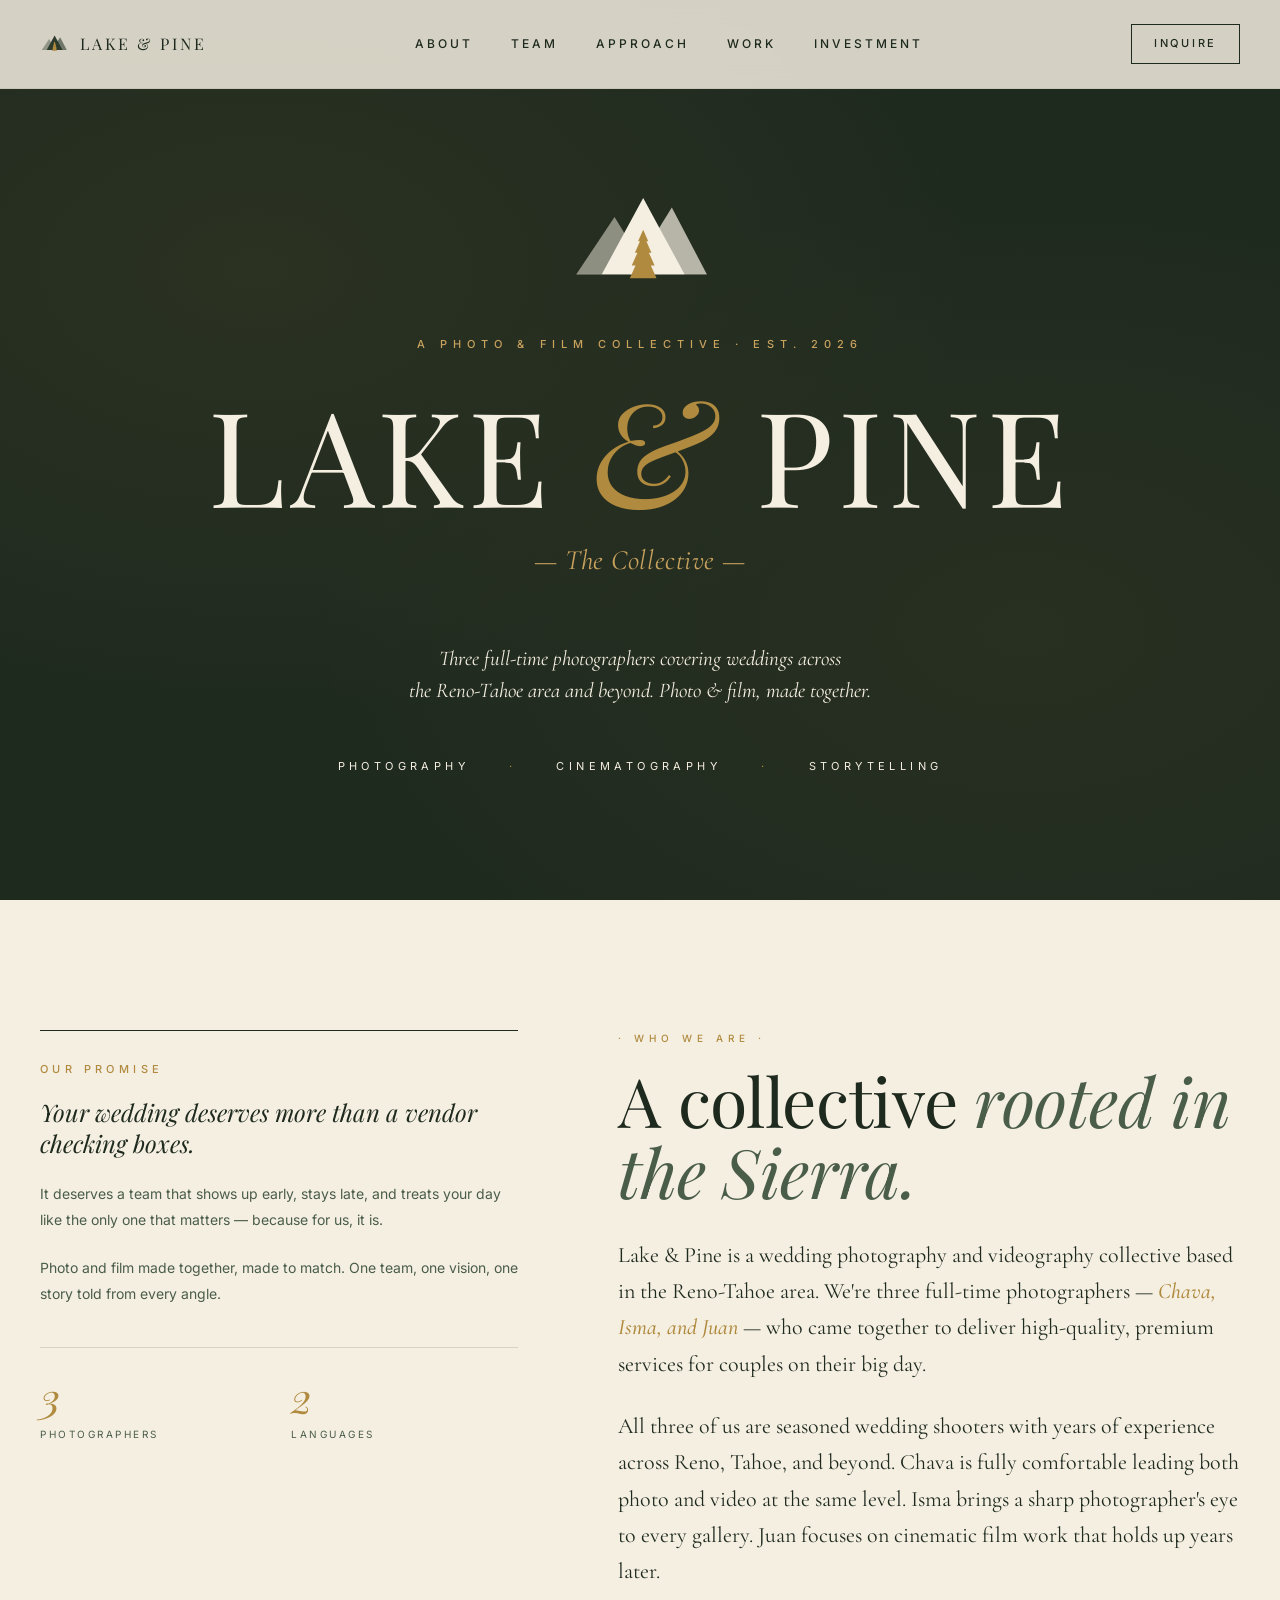
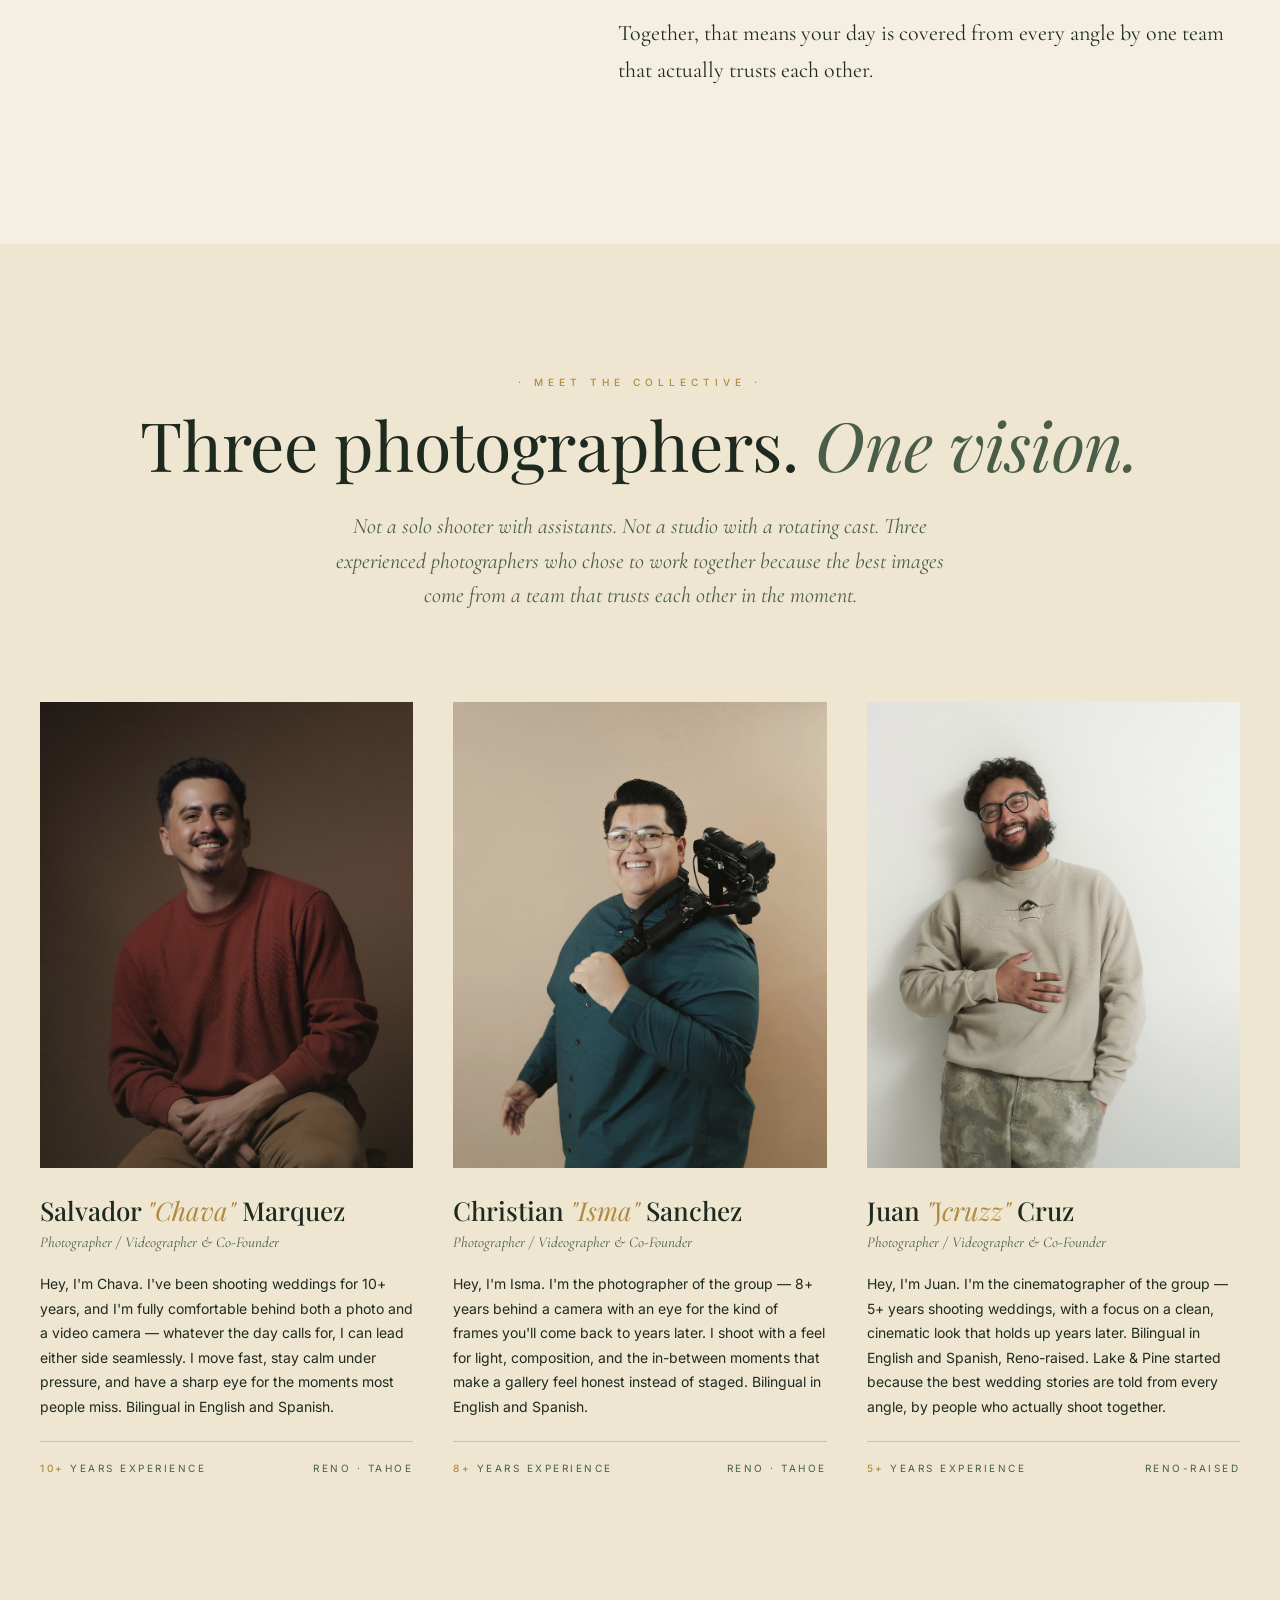
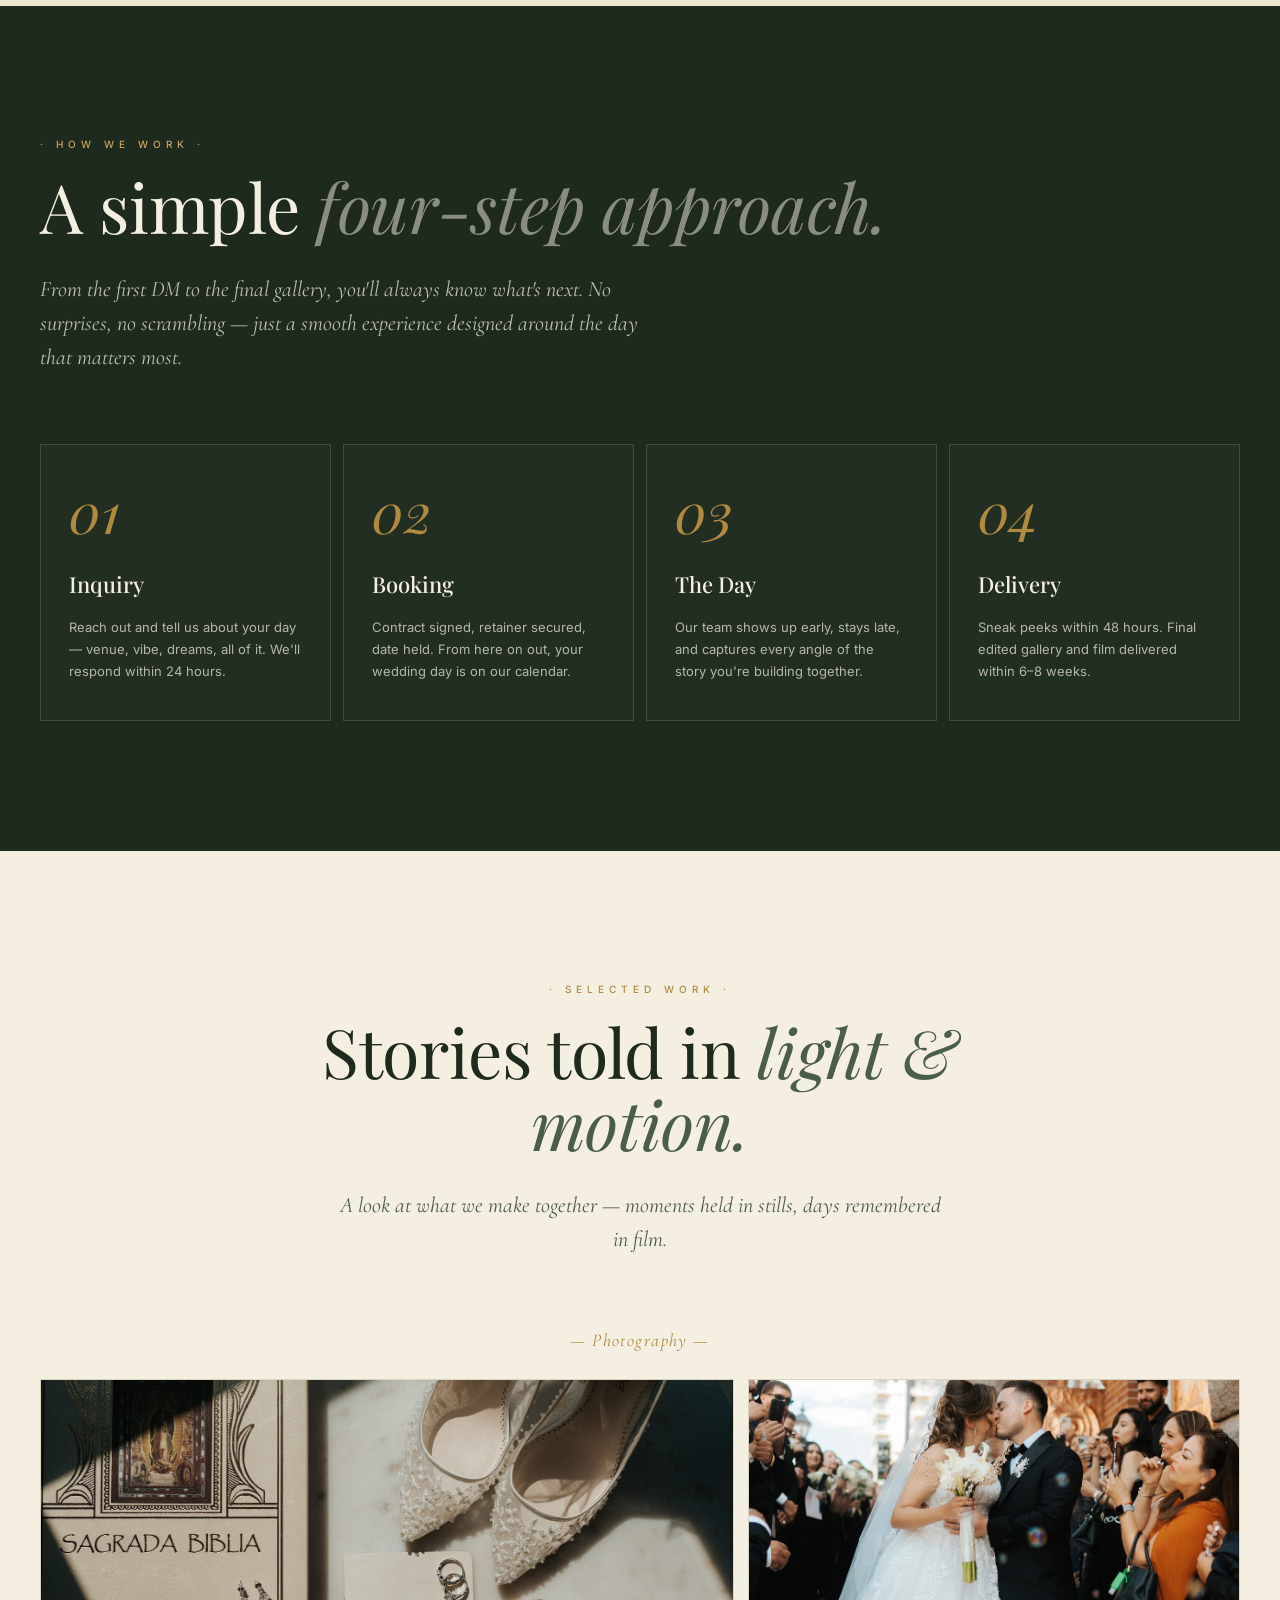
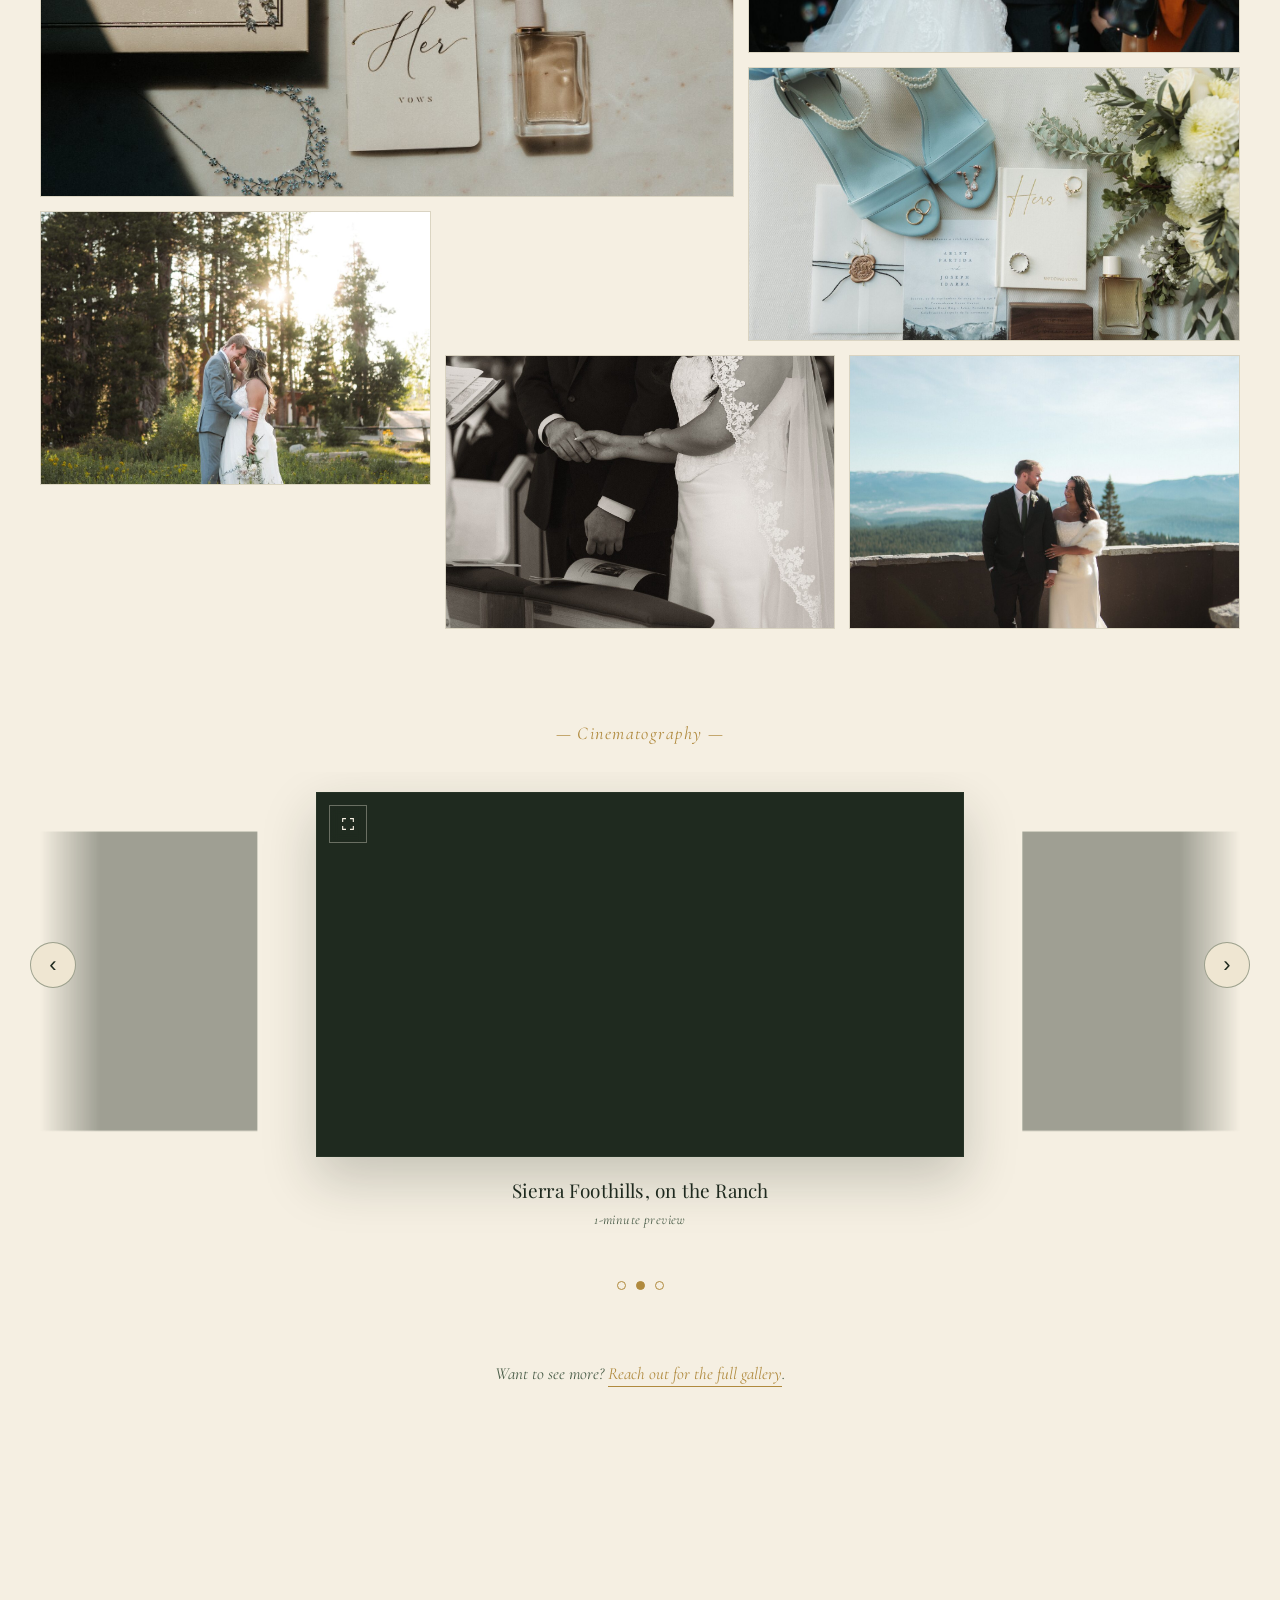
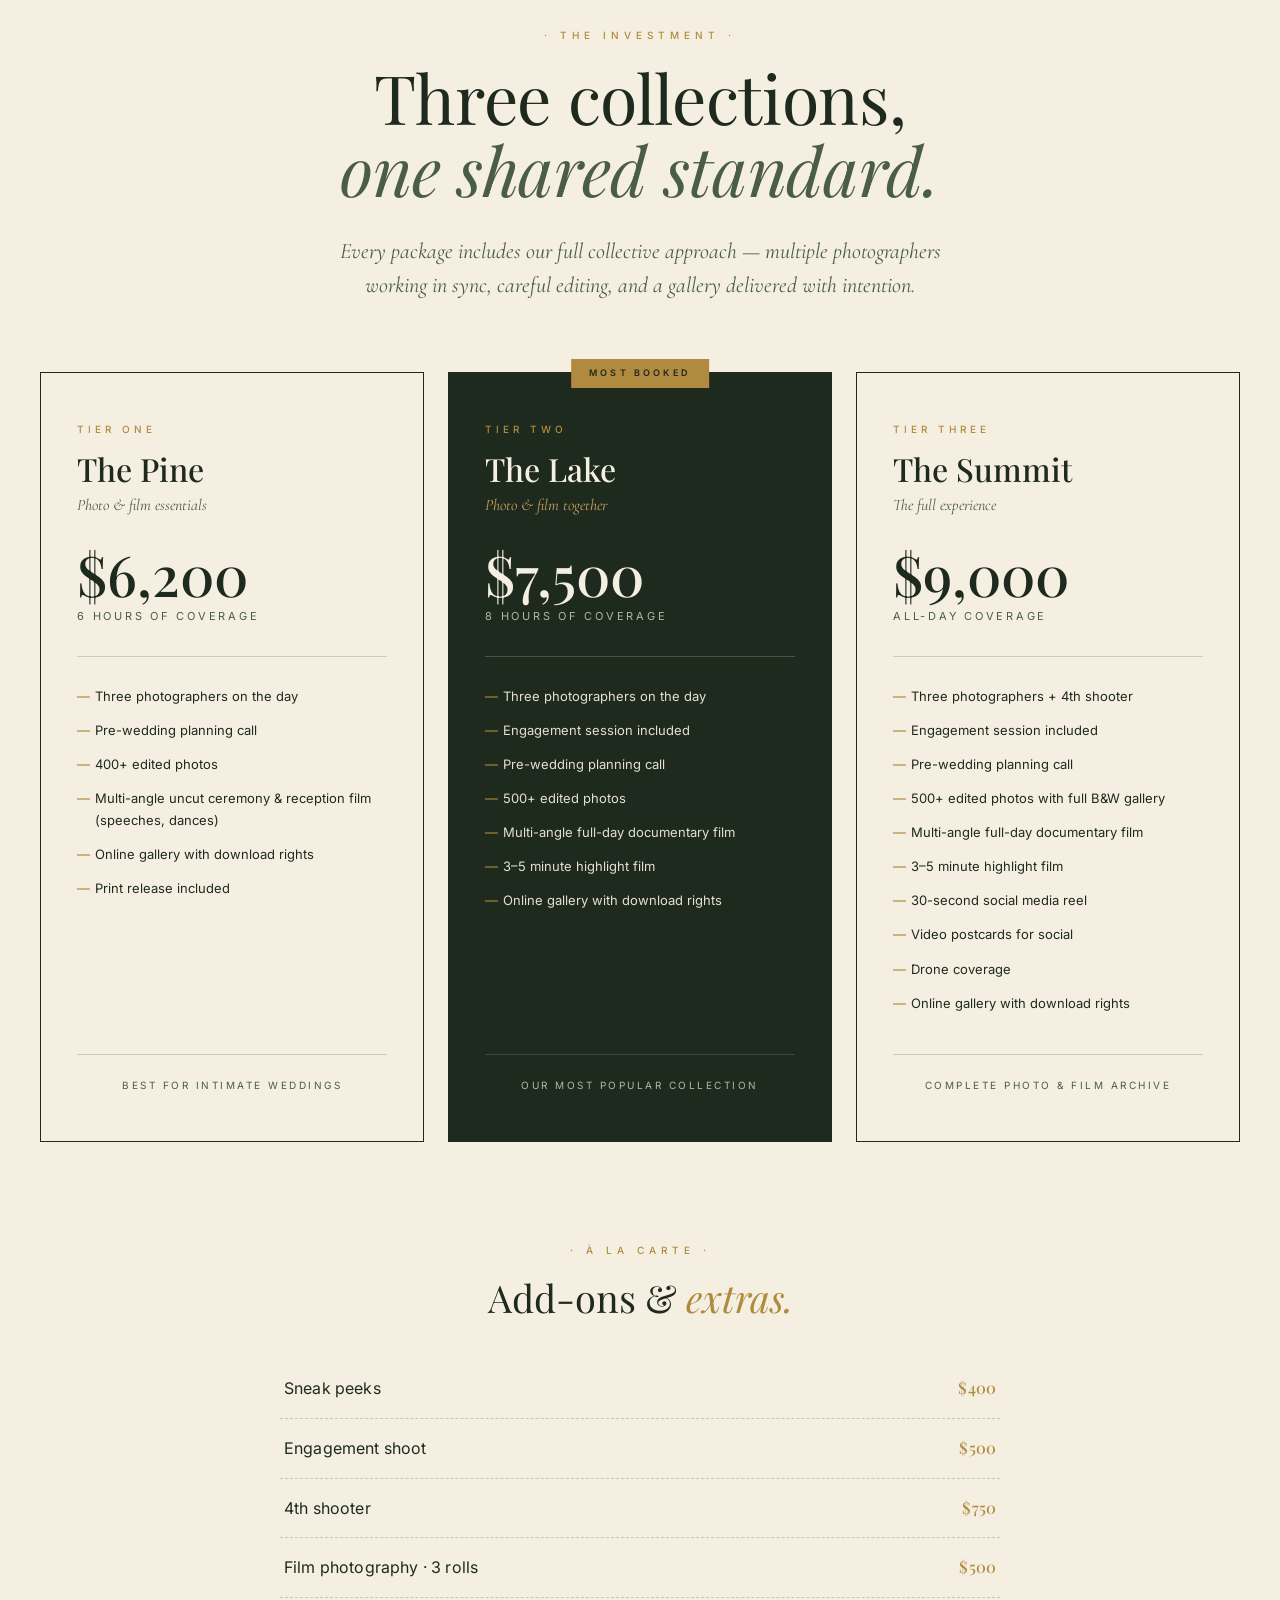
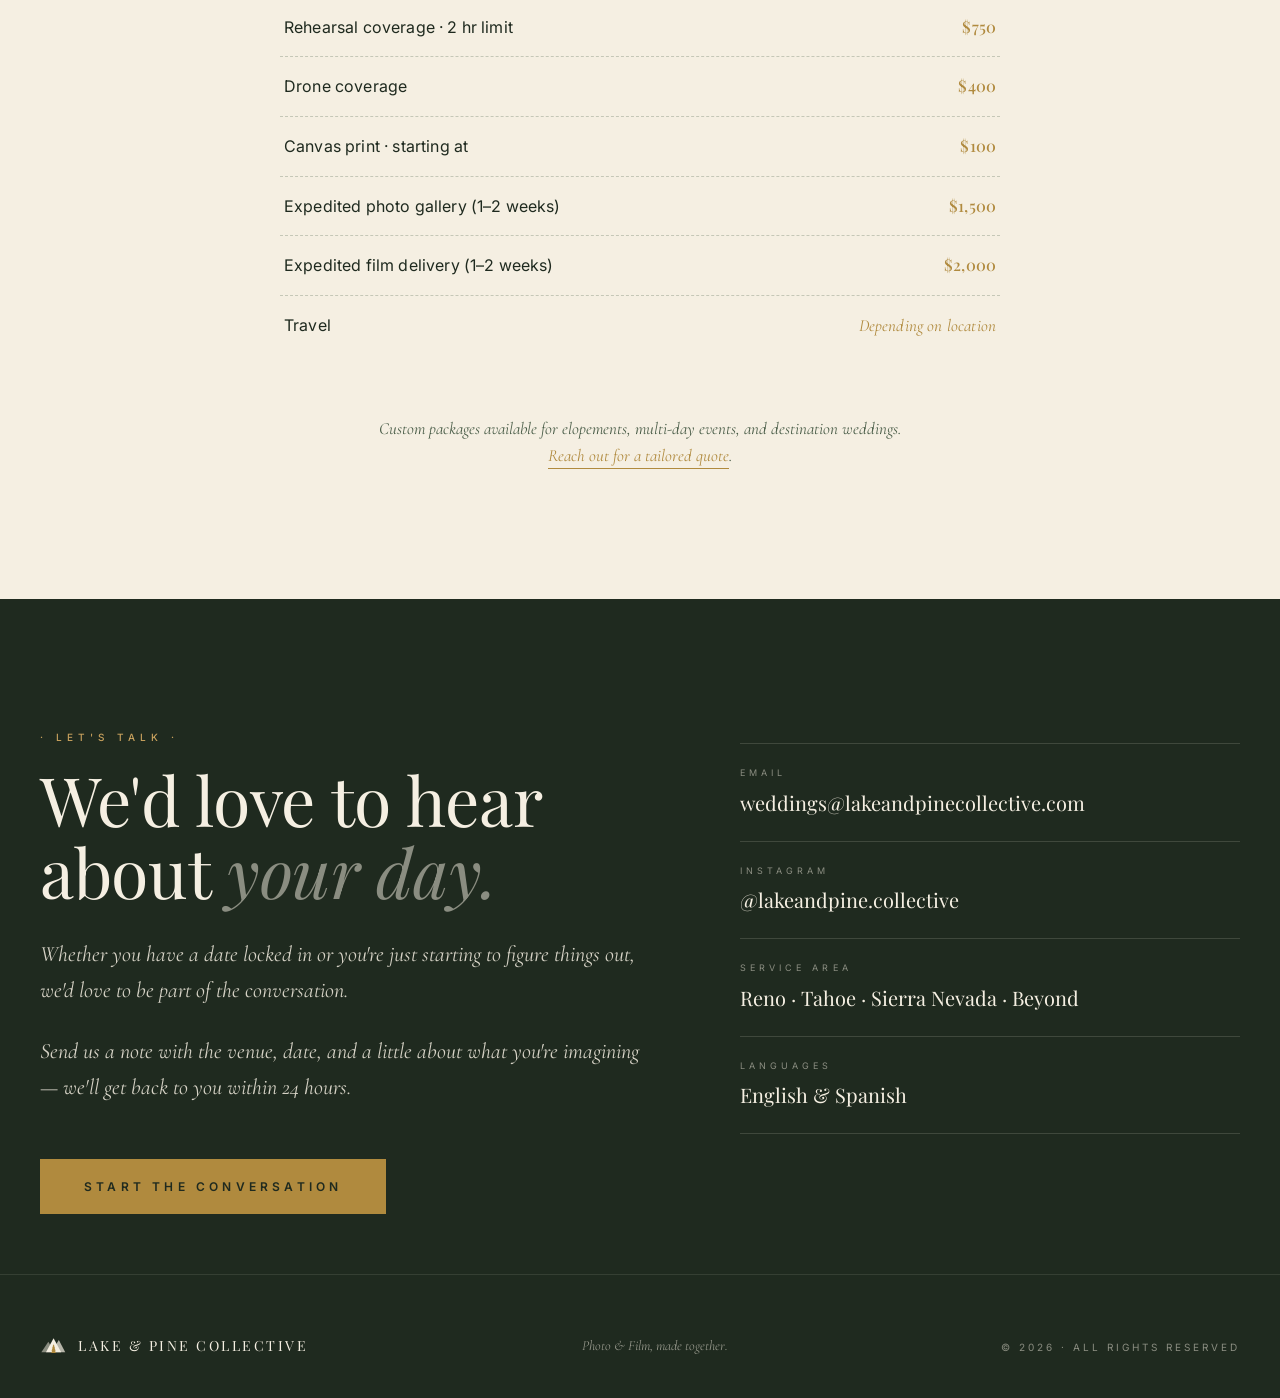
==== web/public/index.html @ 456299a6 "review page" ====
<!DOCTYPE html>
<html lang="en">
<head>
<meta charset="UTF-8">
<meta name="viewport" content="width=device-width, initial-scale=1.0">
<meta name="description" content="Lake & Pine Collective — A wedding photo and film collective based in the Reno-Tahoe area. Three full-time photographers covering weddings across Reno, Tahoe, and beyond.">
<title>Lake &amp; Pine Collective · Wedding Photo &amp; Film · Reno · Tahoe</title>

<link rel="icon" href="favicon.ico" sizes="any">
<link rel="apple-touch-icon" href="apple-touch-icon.png">

<meta property="og:type" content="website">
<meta property="og:url" content="https://lakeandpinecollective.com/">
<meta property="og:title" content="Lake & Pine Collective · Wedding Photo & Film · Reno · Tahoe">
<meta property="og:description" content="A wedding photo and film collective based in the Reno-Tahoe area. Three full-time photographers covering weddings across Reno, Tahoe, and beyond.">
<meta property="og:image" content="https://lakeandpinecollective.com/og-image.png">
<meta name="twitter:card" content="summary_large_image">
<meta name="twitter:title" content="Lake & Pine Collective · Wedding Photo & Film · Reno · Tahoe">
<meta name="twitter:description" content="A wedding photo and film collective based in the Reno-Tahoe area.">
<meta name="twitter:image" content="https://lakeandpinecollective.com/og-image.png">
<link rel="canonical" href="https://lakeandpinecollective.com/">

<script type="application/ld+json">
{
  "@context": "https://schema.org",
  "@type": "LocalBusiness",
  "additionalType": "https://en.wikipedia.org/wiki/Wedding_photography",
  "name": "Lake & Pine Collective",
  "description": "A wedding photo and film collective based in the Reno-Tahoe area. Three full-time photographers covering weddings across Reno, Tahoe, and beyond.",
  "url": "https://lakeandpinecollective.com/",
  "image": "https://lakeandpinecollective.com/og-image.png",
  "logo": "https://lakeandpinecollective.com/og-image.png",
  "email": "weddings@lakeandpinecollective.com",
  "priceRange": "$$$",
  "knowsLanguage": ["en", "es"],
  "sameAs": ["https://instagram.com/lakeandpine.collective"],
  "areaServed": [
    { "@type": "City", "name": "Reno, Nevada" },
    { "@type": "City", "name": "Sparks, Nevada" },
    { "@type": "City", "name": "Carson City, Nevada" },
    { "@type": "City", "name": "Gardnerville, Nevada" },
    { "@type": "Place", "name": "Lake Tahoe" },
    { "@type": "AdministrativeArea", "name": "Washoe County, Nevada" },
    { "@type": "Place", "name": "Northern Nevada" }
  ],
  "makesOffer": [
    {
      "@type": "Offer",
      "itemOffered": {
        "@type": "Service",
        "name": "Wedding photography",
        "serviceType": "Wedding photography"
      }
    },
    {
      "@type": "Offer",
      "itemOffered": {
        "@type": "Service",
        "name": "Wedding videography",
        "serviceType": "Wedding videography"
      }
    },
    {
      "@type": "Offer",
      "itemOffered": {
        "@type": "Service",
        "name": "Photography",
        "serviceType": "Photography"
      }
    },
    {
      "@type": "Offer",
      "itemOffered": {
        "@type": "Service",
        "name": "Videography",
        "serviceType": "Videography"
      }
    }
  ]
}
</script>

<link rel="preconnect" href="https://fonts.googleapis.com">
<link rel="preconnect" href="https://fonts.gstatic.com" crossorigin>
<link href="https://fonts.googleapis.com/css2?family=Playfair+Display:ital,wght@0,400;0,500;0,600;0,700;1,400;1,500&family=Cormorant+Garamond:ital,wght@0,300;0,400;0,500;1,300;1,400&family=Inter:wght@300;400;500;600&display=swap" rel="stylesheet">
<link rel="stylesheet" href="styles.css">
</head>
<body>

<!-- ============================ NAVIGATION ============================ -->
<nav id="nav">
  <div class="nav-inner">
    <a href="#top" class="nav-brand">
      <svg viewBox="0 0 220 180" xmlns="http://www.w3.org/2000/svg">
        <path d="M 10 140 L 70 50 L 125 140 Z" fill="#2D3B2D" opacity="0.4"/>
        <path d="M 95 140 L 160 35 L 215 140 Z" fill="#2D3B2D" opacity="0.6"/>
        <path d="M 50 140 L 115 20 L 180 140 Z" fill="#2D3B2D"/>
        <g transform="translate(115, 140)">
          <rect x="-2.5" y="-10" width="5" height="14" fill="#B08A3E"/>
          <path d="M 0 -70 L -8 -52 L -5 -52 L -13 -34 L -9 -34 L -18 -14 L -12 -14 L -21 6 L 21 6 L 12 -14 L 18 -14 L 9 -34 L 13 -34 L 5 -52 L 8 -52 Z" fill="#B08A3E"/>
        </g>
      </svg>
      LAKE &amp; PINE
    </a>
    <div class="nav-menu" id="nav-menu">
      <ul class="nav-links">
        <li><a href="#about">About</a></li>
        <li><a href="#team">Team</a></li>
        <li><a href="#process">Approach</a></li>
        <li><a href="#portfolio">Work</a></li>
        <li><a href="#investment">Investment</a></li>
      </ul>
      <a href="#contact" class="nav-cta">Inquire</a>
    </div>
    <button class="nav-toggle" aria-label="Toggle menu" aria-expanded="false" aria-controls="nav-menu">
      <span></span><span></span><span></span>
    </button>
  </div>
</nav>

<!-- ============================ HERO ============================ -->
<section class="hero" id="top">
  <div class="hero-grid">
    <div class="hero-content">
      <svg class="hero-mark" viewBox="0 0 220 180" xmlns="http://www.w3.org/2000/svg">
        <path d="M 10 140 L 70 50 L 125 140 Z" fill="#F5EFE2" opacity="0.5"/>
        <path d="M 95 140 L 160 35 L 215 140 Z" fill="#F5EFE2" opacity="0.7"/>
        <path d="M 50 140 L 115 20 L 180 140 Z" fill="#F5EFE2"/>
        <line x1="10" y1="140" x2="215" y2="140" stroke="#F5EFE2" stroke-width="0.6" opacity="0.6"/>
        <g transform="translate(115, 140)">
          <rect x="-2.5" y="-10" width="5" height="14" fill="#B08A3E"/>
          <path d="M 0 -70 L -8 -52 L -5 -52 L -13 -34 L -9 -34 L -18 -14 L -12 -14 L -21 6 L 21 6 L 12 -14 L 18 -14 L 9 -34 L 13 -34 L 5 -52 L 8 -52 Z" fill="#B08A3E"/>
        </g>
      </svg>
      <div class="hero-eyebrow">A Photo &amp; Film Collective · Est. 2026</div>
      <h1 class="hero-title">LAKE <span class="amp">&amp;</span> PINE<span class="visually-hidden"> — Wedding Photographers in Reno &amp; Lake Tahoe</span></h1>
      <div class="hero-sub">— The Collective —</div>
      <p class="hero-tag">
        Three full-time photographers covering weddings across<br>
        the Reno-Tahoe area and beyond. Photo &amp; film, made together.
      </p>
      <div class="hero-meta">
        <span>Photography</span>
        <span class="dot">·</span>
        <span>Cinematography</span>
        <span class="dot">·</span>
        <span>Storytelling</span>
      </div>
    </div>
  </div>
</section>

<!-- ============================ ABOUT ============================ -->
<section class="about" id="about">
  <div class="container">
    <div class="about-grid">
      <div class="about-promise reveal">
        <div class="eyebrow" style="margin-bottom: 18px;">Our Promise</div>
        <h3>Your wedding deserves more than a vendor checking boxes.</h3>
        <p>It deserves a team that shows up early, stays late, and treats your day like the only one that matters — because for us, it is.</p>
        <p>Photo and film made together, made to match. One team, one vision, one story told from every angle.</p>
        <div class="about-stats">
          <div>
            <div class="stat-num">3</div>
            <div class="stat-label">Photographers</div>
          </div>
          <div>
            <div class="stat-num">2</div>
            <div class="stat-label">Languages</div>
          </div>
        </div>
      </div>

      <div class="about-narrative reveal">
        <div class="section-eyebrow">· Who We Are ·</div>
        <h2 class="section-title">A collective <span class="italic">rooted in the Sierra.</span></h2>
        <p>Lake &amp; Pine is a wedding photography and videography collective based in the Reno-Tahoe area. We're three full-time photographers — <strong>Chava, Isma, and Juan</strong> — who came together to deliver high-quality, premium services for couples on their big day.</p>
        <p>All three of us are seasoned wedding shooters with years of experience across Reno, Tahoe, and beyond. Chava is fully comfortable leading both photo and video at the same level. Isma brings a sharp photographer's eye to every gallery. Juan focuses on cinematic film work that holds up years later.</p>
        <p>Together, that means your day is covered from every angle by one team that actually trusts each other.</p>
      </div>
    </div>
  </div>
</section>

<!-- ============================ TEAM ============================ -->
<section class="team" id="team">
  <div class="container">
    <div class="team-header reveal">
      <div class="section-eyebrow">· Meet the Collective ·</div>
      <h2 class="section-title">Three photographers. <span class="italic">One vision.</span></h2>
      <p class="section-intro">
        Not a solo shooter with assistants. Not a studio with a rotating cast. Three experienced photographers who chose to work together because the best images come from a team that trusts each other in the moment.
      </p>
    </div>

    <div class="team-grid">

      <!-- CHAVA -->
      <article class="team-card reveal">
        <div class="team-portrait-wrap">
          <img src="optimized-assets/team-chava.jpg" alt="Salvador 'Chava' Marquez" loading="lazy" decoding="async">
        </div>
        <h3 class="team-name">Salvador <span class="nick">"Chava"</span> Marquez</h3>
        <div class="team-role">Photographer / Videographer &amp; Co-Founder</div>
        <p class="team-bio">
          Hey, I'm Chava. I've been shooting weddings for 10+ years, and I'm fully comfortable behind both a photo and a video camera — whatever the day calls for, I can lead either side seamlessly. I move fast, stay calm under pressure, and have a sharp eye for the moments most people miss. Bilingual in English and Spanish.
        </p>
        <div class="team-meta">
          <span><strong>10+</strong> Years Experience</span>
          <span>Reno · Tahoe</span>
        </div>
      </article>

      <!-- ISMA -->
      <article class="team-card reveal">
        <div class="team-portrait-wrap">
          <img src="optimized-assets/team-isma.jpg" alt="Christian 'Isma' Sanchez" loading="lazy" decoding="async">
        </div>
        <h3 class="team-name">Christian <span class="nick">"Isma"</span> Sanchez</h3>
        <div class="team-role">Photographer / Videographer &amp; Co-Founder</div>
        <p class="team-bio">
          Hey, I'm Isma. I'm the photographer of the group — 8+ years behind a camera with an eye for the kind of frames you'll come back to years later. I shoot with a feel for light, composition, and the in-between moments that make a gallery feel honest instead of staged. Bilingual in English and Spanish.
        </p>
        <div class="team-meta">
          <span><strong>8+</strong> Years Experience</span>
          <span>Reno · Tahoe</span>
        </div>
      </article>

      <!-- JUAN -->
      <article class="team-card reveal">
        <div class="team-portrait-wrap">
          <img src="optimized-assets/team-juan.jpg" alt="Juan Cruz" loading="lazy" decoding="async">
        </div>
        <h3 class="team-name">Juan <span class="nick">"<span class="nick-j">J</span>cruzz"</span> Cruz</h3>
        <div class="team-role">Photographer / Videographer &amp; Co-Founder</div>
        <p class="team-bio">
          Hey, I'm Juan. I'm the cinematographer of the group — 5+ years shooting weddings, with a focus on a clean, cinematic look that holds up years later. Bilingual in English and Spanish, Reno-raised. Lake &amp; Pine started because the best wedding stories are told from every angle, by people who actually shoot together.
        </p>
        <div class="team-meta">
          <span><strong>5+</strong> Years Experience</span>
          <span>Reno-Raised</span>
        </div>
      </article>

    </div>
  </div>
</section>

<!-- ============================ PROCESS ============================ -->
<section class="process" id="process">
  <div class="container">
    <div class="reveal">
      <div class="section-eyebrow">· How We Work ·</div>
      <h2 class="section-title">A simple <span class="italic">four-step approach.</span></h2>
      <p class="section-intro">
        From the first DM to the final gallery, you'll always know what's next. No surprises, no scrambling — just a smooth experience designed around the day that matters most.
      </p>
    </div>

    <div class="process-steps">
      <div class="process-step reveal">
        <span class="num">01</span>
        <h4>Inquiry</h4>
        <p>Reach out and tell us about your day — venue, vibe, dreams, all of it. We'll respond within 24 hours.</p>
      </div>
      <div class="process-step reveal">
        <span class="num">02</span>
        <h4>Booking</h4>
        <p>Contract signed, retainer secured, date held. From here on out, your wedding day is on our calendar.</p>
      </div>
      <div class="process-step reveal">
        <span class="num">03</span>
        <h4>The Day</h4>
        <p>Our team shows up early, stays late, and captures every angle of the story you're building together.</p>
      </div>
      <div class="process-step reveal">
        <span class="num">04</span>
        <h4>Delivery</h4>
        <p>Sneak peeks within 48 hours. Final edited gallery and film delivered within 6–8 weeks.</p>
      </div>
    </div>
  </div>
</section>

<!-- ============================ PORTFOLIO ============================ -->
<section class="portfolio" id="portfolio">
  <div class="container">
    <div class="reveal" style="text-align: center; max-width: 720px; margin: 0 auto 60px;">
      <div class="section-eyebrow" style="text-align: center;">· Selected Work ·</div>
      <h2 class="section-title">Stories told in <span class="italic">light &amp; motion.</span></h2>
      <p class="section-intro" style="margin-left: auto; margin-right: auto; text-align: center;">
        A look at what we make together — moments held in stills, days remembered in film.
      </p>
    </div>

    <!-- PHOTO GRID -->
    <div class="portfolio-photos reveal">
      <div class="portfolio-tag">— Photography —</div>
      <div class="photo-grid">
        <div class="photo-tile photo-1"><img src="optimized-assets/IMG_0852.JPG" alt="Wedding morning details in window light — a Sagrada Biblia, lace heels, vow book, rings and perfume" decoding="async"></div>
        <div class="photo-tile photo-2"><img src="optimized-assets/IMG_0853.JPG" alt="Newlyweds kiss on the church steps as guests blow bubbles after the ceremony" decoding="async"></div>
        <div class="photo-tile photo-3"><img src="optimized-assets/_-14.jpg" alt="Bridal flat lay with something-blue heels, rings, a garden bouquet and the invitation suite for a Reno, Nevada wedding" decoding="async"></div>
        <div class="photo-tile photo-4"><img src="optimized-assets/_-694.jpg" alt="Bride and groom forehead to forehead in a wildflower meadow, backlit by sunset through tall Sierra pines" decoding="async"></div>
        <div class="photo-tile photo-5"><img src="optimized-assets/_-322.jpg" alt="Black and white photograph of a couple holding hands during their church wedding ceremony" decoding="async"></div>
        <div class="photo-tile photo-6"><img src="optimized-assets/_-48.jpg" alt="Bride and groom on a stone terrace overlooking the forested Sierra Nevada mountains" decoding="async"></div>
      </div>
    </div>

    <!-- FILM CAROUSEL -->
    <div class="portfolio-films reveal">
      <div class="portfolio-tag">— Cinematography —</div>
      <div class="film-carousel">
        <button class="film-arrow film-arrow-prev" type="button" aria-label="Previous film">‹</button>
        <div class="film-track" id="filmTrack" tabindex="0">
          <div class="film-slide">
            <div class="film-thumb">
              <iframe src="https://player.vimeo.com/video/1186554408?api=1&amp;title=0&amp;byline=0&amp;portrait=0&amp;player_id=film-0" title="Tahoe, in the Trees" allow="autoplay; fullscreen; picture-in-picture; clipboard-write; encrypted-media" allowfullscreen></iframe>
              <button class="film-expand" type="button" aria-label="Watch Tahoe, in the Trees larger">
                <svg viewBox="0 0 24 24" aria-hidden="true"><path d="M4 9V4h5M20 9V4h-5M4 15v5h5M20 15v5h-5"/></svg>
              </button>
              <div class="film-swipe" aria-hidden="true"></div>
            </div>
            <div class="film-meta">
              <span class="film-name">Tahoe, in the Trees</span>
              <span class="film-detail">6-minute highlight</span>
            </div>
          </div>
          <div class="film-slide" data-featured>
            <div class="film-thumb">
              <iframe src="https://player.vimeo.com/video/1219101150?api=1&amp;title=0&amp;byline=0&amp;portrait=0&amp;player_id=film-2" title="Sierra Foothills, on the Ranch" allow="autoplay; fullscreen; picture-in-picture; clipboard-write; encrypted-media" allowfullscreen></iframe>
              <button class="film-expand" type="button" aria-label="Watch Sierra Foothills, on the Ranch larger">
                <svg viewBox="0 0 24 24" aria-hidden="true"><path d="M4 9V4h5M20 9V4h-5M4 15v5h5M20 15v5h-5"/></svg>
              </button>
              <div class="film-swipe" aria-hidden="true"></div>
            </div>
            <div class="film-meta">
              <span class="film-name">Sierra Foothills, on the Ranch</span>
              <span class="film-detail">1-minute preview</span>
            </div>
          </div>
          <div class="film-slide">
            <div class="film-thumb">
              <iframe src="https://player.vimeo.com/video/1148430616?api=1&amp;title=0&amp;byline=0&amp;portrait=0&amp;player_id=film-1" title="Tahoe, by the Water" allow="autoplay; fullscreen; picture-in-picture; clipboard-write; encrypted-media" allowfullscreen></iframe>
              <button class="film-expand" type="button" aria-label="Watch Tahoe, by the Water larger">
                <svg viewBox="0 0 24 24" aria-hidden="true"><path d="M4 9V4h5M20 9V4h-5M4 15v5h5M20 15v5h-5"/></svg>
              </button>
              <div class="film-swipe" aria-hidden="true"></div>
            </div>
            <div class="film-meta">
              <span class="film-name">Tahoe, by the Water</span>
              <span class="film-detail">4-minute highlight</span>
            </div>
          </div>
        </div>
        <button class="film-arrow film-arrow-next" type="button" aria-label="Next film">›</button>
      </div>
      <div class="film-dots" id="filmDots">
        <button class="film-dot" type="button" aria-label="Show Tahoe, in the Trees"></button>
        <button class="film-dot" type="button" aria-label="Show Sierra Foothills, on the Ranch"></button>
        <button class="film-dot" type="button" aria-label="Show Tahoe, by the Water"></button>
      </div>
    </div>

    <p class="pricing-note reveal" style="margin-top: 70px;">
      Want to see more? <a href="#contact">Reach out for the full gallery</a>.
    </p>
  </div>
</section>

<!-- ============================ INVESTMENT ============================ -->
<section class="investment" id="investment">
  <div class="container">
    <div class="reveal" style="text-align: center; max-width: 720px; margin: 0 auto 40px;">
      <div class="section-eyebrow" style="text-align: center;">· The Investment ·</div>
      <h2 class="section-title">Three collections, <br><span class="italic">one shared standard.</span></h2>
      <p class="section-intro" style="margin-left: auto; margin-right: auto; text-align: center;">
        Every package includes our full collective approach — multiple photographers working in sync, careful editing, and a gallery delivered with intention.
      </p>
    </div>

    <div class="packages">

      <!-- TIER 1 -->
      <div class="package reveal">
        <div class="pkg-eyebrow">Tier One</div>
        <div class="pkg-name">The Pine</div>
        <div class="pkg-tag">Photo &amp; film essentials</div>
        <div class="pkg-price">$6,200</div>
        <div class="pkg-hours">6 hours of coverage</div>
        <div class="divider-h"></div>
        <ul class="pkg-list">
          <li>Three photographers on the day</li>
          <li>Pre-wedding planning call</li>
          <li>400+ edited photos</li>
          <li>Multi-angle uncut ceremony &amp; reception film (speeches, dances)</li>
          <li>Online gallery with download rights</li>
          <li>Print release included</li>
        </ul>
        <div class="pkg-bottom">Best for intimate weddings</div>
      </div>

      <!-- TIER 2 (FEATURED) -->
      <div class="package featured reveal">
        <div class="pkg-badge">Most Booked</div>
        <div class="pkg-eyebrow">Tier Two</div>
        <div class="pkg-name">The Lake</div>
        <div class="pkg-tag">Photo &amp; film together</div>
        <div class="pkg-price">$7,500</div>
        <div class="pkg-hours">8 hours of coverage</div>
        <div class="divider-h"></div>
        <ul class="pkg-list">
          <li>Three photographers on the day</li>
          <li>Engagement session included</li>
          <li>Pre-wedding planning call</li>
          <li>500+ edited photos</li>
          <li>Multi-angle full-day documentary film</li>
          <li>3–5 minute highlight film</li>
          <li>Online gallery with download rights</li>
        </ul>
        <div class="pkg-bottom">Our most popular collection</div>
      </div>

      <!-- TIER 3 -->
      <div class="package reveal">
        <div class="pkg-eyebrow">Tier Three</div>
        <div class="pkg-name">The Summit</div>
        <div class="pkg-tag">The full experience</div>
        <div class="pkg-price">$9,000</div>
        <div class="pkg-hours">All-day coverage</div>
        <div class="divider-h"></div>
        <ul class="pkg-list">
          <li>Three photographers + 4th shooter</li>
          <li>Engagement session included</li>
          <li>Pre-wedding planning call</li>
          <li>500+ edited photos with full B&amp;W gallery</li>
          <li>Multi-angle full-day documentary film</li>
          <li>3–5 minute highlight film</li>
          <li>30-second social media reel</li>
          <li>Video postcards for social</li>
          <li>Drone coverage</li>
          <li>Online gallery with download rights</li>
        </ul>
        <div class="pkg-bottom">Complete photo &amp; film archive</div>
      </div>

    </div>

    <!-- À LA CARTE -->
    <div class="alacarte reveal">
      <div class="alacarte-head">
        <div class="section-eyebrow" style="text-align: center;">· À La Carte ·</div>
        <h3 class="alacarte-title">Add-ons &amp; <span class="italic">extras.</span></h3>
      </div>
      <div class="alacarte-grid">
        <div class="alacarte-row"><span class="ac-name">Sneak peeks</span><span class="ac-dots"></span><span class="ac-price">$400</span></div>
        <div class="alacarte-row"><span class="ac-name">Engagement shoot</span><span class="ac-dots"></span><span class="ac-price">$500</span></div>
        <div class="alacarte-row"><span class="ac-name">4th shooter</span><span class="ac-dots"></span><span class="ac-price">$750</span></div>
        <div class="alacarte-row"><span class="ac-name">Film photography · 3 rolls</span><span class="ac-dots"></span><span class="ac-price">$500</span></div>
        <div class="alacarte-row"><span class="ac-name">Rehearsal coverage · 2 hr limit</span><span class="ac-dots"></span><span class="ac-price">$750</span></div>
        <div class="alacarte-row"><span class="ac-name">Drone coverage</span><span class="ac-dots"></span><span class="ac-price">$400</span></div>
        <div class="alacarte-row"><span class="ac-name">Canvas print · starting at</span><span class="ac-dots"></span><span class="ac-price">$100</span></div>
        <div class="alacarte-row"><span class="ac-name">Expedited photo gallery (1–2 weeks)</span><span class="ac-dots"></span><span class="ac-price">$1,500</span></div>
        <div class="alacarte-row"><span class="ac-name">Expedited film delivery (1–2 weeks)</span><span class="ac-dots"></span><span class="ac-price">$2,000</span></div>
        <div class="alacarte-row"><span class="ac-name">Travel</span><span class="ac-dots"></span><span class="ac-price ac-price-soft">Depending on location</span></div>
      </div>
    </div>

    <p class="pricing-note reveal">
      Custom packages available for elopements, multi-day events, and destination weddings.<br>
      <a href="#contact">Reach out for a tailored quote</a>.
    </p>
  </div>
</section>

<!-- ============================ CONTACT ============================ -->
<section class="contact" id="contact">
  <div class="container">
    <div class="contact-grid">
      <div class="contact-pitch reveal">
        <div class="section-eyebrow">· Let's Talk ·</div>
        <h2 class="section-title">We'd love to hear about <span class="italic">your day.</span></h2>
        <p>Whether you have a date locked in or you're just starting to figure things out, we'd love to be part of the conversation.</p>
        <p>Send us a note with the venue, date, and a little about what you're imagining — we'll get back to you within 24 hours.</p>
        <a href="mailto:weddings@lakeandpinecollective.com" class="contact-cta">Start the Conversation</a>
      </div>

      <div class="contact-info reveal">
        <a href="mailto:weddings@lakeandpinecollective.com" class="contact-row">
          <span class="contact-label">Email</span>
          <span class="contact-value">weddings@lakeandpinecollective.com</span>
        </a>
        <a href="https://instagram.com/lakeandpine.collective" target="_blank" rel="noopener" class="contact-row">
          <span class="contact-label">Instagram</span>
          <span class="contact-value">@lakeandpine.collective</span>
        </a>
        <div class="contact-row">
          <span class="contact-label">Service Area</span>
          <span class="contact-value">Reno · Tahoe · Sierra Nevada · Beyond</span>
        </div>
        <div class="contact-row">
          <span class="contact-label">Languages</span>
          <span class="contact-value">English &amp; Spanish</span>
        </div>
      </div>
    </div>
  </div>
</section>

<!-- ============================ FOOTER ============================ -->
<footer>
  <div class="footer-inner">
    <div class="footer-brand">
      <svg viewBox="0 0 220 180" xmlns="http://www.w3.org/2000/svg">
        <path d="M 10 140 L 70 50 L 125 140 Z" fill="#F5EFE2" opacity="0.5"/>
        <path d="M 95 140 L 160 35 L 215 140 Z" fill="#F5EFE2" opacity="0.7"/>
        <path d="M 50 140 L 115 20 L 180 140 Z" fill="#F5EFE2"/>
        <g transform="translate(115, 140)">
          <rect x="-2.5" y="-10" width="5" height="14" fill="#B08A3E"/>
          <path d="M 0 -70 L -8 -52 L -5 -52 L -13 -34 L -9 -34 L -18 -14 L -12 -14 L -21 6 L 21 6 L 12 -14 L 18 -14 L 9 -34 L 13 -34 L 5 -52 L 8 -52 Z" fill="#B08A3E"/>
        </g>
      </svg>
      LAKE &amp; PINE COLLECTIVE
    </div>
    <div class="footer-tag">Photo &amp; Film, made together.</div>
    <div class="footer-meta">© 2026 · All Rights Reserved</div>
  </div>
</footer>

<!-- ============================ FILM LIGHTBOX ============================ -->
<div class="film-lightbox" id="filmLightbox" role="dialog" aria-modal="true" aria-labelledby="lightboxTitle" hidden>
  <button class="lightbox-close" id="lightboxClose" type="button" aria-label="Close film">&times;</button>
  <div class="lightbox-shell" id="lightboxShell"></div>
  <div class="lightbox-bar">
    <div class="lightbox-caption">
      <span class="lightbox-title" id="lightboxTitle"></span>
      <span class="lightbox-detail" id="lightboxDetail"></span>
    </div>
    <button class="lightbox-fs" id="lightboxFs" type="button">
      <svg viewBox="0 0 24 24" aria-hidden="true"><path d="M4 9V4h5M20 9V4h-5M4 15v5h5M20 15v5h-5"/></svg>
      <span class="fs-label">Fullscreen</span>
    </button>
  </div>
</div>

<script>
  // Nav scroll effect
  const nav = document.getElementById('nav');
  window.addEventListener('scroll', () => {
    nav.classList.toggle('scrolled', window.scrollY > 60);
  });

  // Mobile hamburger toggle
  const navToggle = document.querySelector('.nav-toggle');
  navToggle.addEventListener('click', () => {
    const isOpen = nav.classList.toggle('open');
    navToggle.setAttribute('aria-expanded', isOpen);
  });
  document.querySelectorAll('.nav-menu a').forEach(link => {
    link.addEventListener('click', () => {
      nav.classList.remove('open');
      navToggle.setAttribute('aria-expanded', 'false');
    });
  });

  // Reveal-on-scroll
  const observer = new IntersectionObserver((entries) => {
    entries.forEach(entry => {
      if (entry.isIntersecting) {
        entry.target.classList.add('visible');
        observer.unobserve(entry.target);
      }
    });
  }, { threshold: 0.12, rootMargin: '0px 0px -80px 0px' });

  document.querySelectorAll('.reveal').forEach(el => observer.observe(el));

  // Film carousel — infinite center mode. Each slide is placed by its offset from the
  // active one, so the focused film is always dead centre and the ends wrap around.
  (function () {
    const track = document.getElementById('filmTrack');
    if (!track) return;
    const slides = Array.from(track.querySelectorAll('.film-slide'));
    const dots = Array.from(document.querySelectorAll('.film-dot'));
    const count = slides.length;
    // The slide marked data-featured is the one in focus on load; otherwise start in the middle
    const featured = slides.findIndex(slide => slide.hasAttribute('data-featured'));
    let activeIndex = featured === -1 ? Math.floor(count / 2) : featured;
    let placed = slides.map(() => 0);

    function postTo(iframe, method, value) {
      if (!iframe || !iframe.contentWindow) return;
      const msg = { method: method };
      if (value !== undefined) msg.value = value;
      iframe.contentWindow.postMessage(JSON.stringify(msg), 'https://player.vimeo.com');
    }

    function post(slide, method, value) {
      postTo(slide && slide.querySelector('iframe'), method, value);
    }

    function unmute(iframe) { postTo(iframe, 'setMuted', false); }

    function pauseSlide(slide) {
      post(slide, 'pause');
      if (slide) playing.set(slide, false);
    }

    // The capture layer sits over the player, so a tap has to be relayed. Vimeo has no
    // toggle method, so track state here — and subscribe to the player's own events so
    // the flag stays honest when someone uses the control bar we left exposed.
    const playing = new Map();
    // A play sent over postMessage carries no user activation into the player's origin,
    // so the autoplay policy treats it as programmatic and Vimeo falls back to muted
    // playback rather than not playing at all. Unmuting alongside the play is what
    // restores sound. setMuted rather than setVolume: volume is system-owned on phones,
    // where Vimeo documents the call as silently ignored. Only the first start of a given
    // slide unmutes, so someone who deliberately mutes with Vimeo's own control isn't
    // overridden on the next tap.
    const unmuted = new WeakSet();

    function togglePlay(slide) {
      const on = playing.get(slide) === true;
      post(slide, on ? 'pause' : 'play');
      if (!on && slide && !unmuted.has(slide)) {
        unmute(slide.querySelector('iframe'));
        unmuted.add(slide);
      }
      playing.set(slide, !on);
    }

    slides.forEach((slide) => {
      const frame = slide.querySelector('iframe');
      if (!frame) return;
      frame.addEventListener('load', () => {
        post(slide, 'addEventListener', 'play');
        post(slide, 'addEventListener', 'pause');
      });
    });

    window.addEventListener('message', (e) => {
      if (e.origin !== 'https://player.vimeo.com') return;
      let data;
      try { data = JSON.parse(e.data); } catch (_) { return; }
      if (data.event !== 'play' && data.event !== 'pause') return;
      const lbFrame = shell.querySelector('iframe');
      if (lbFrame && lbFrame.contentWindow === e.source) {
        if (data.event === 'play' && lbNeedsUnmute) { unmute(lbFrame); lbNeedsUnmute = false; }
        return;
      }
      const slide = slides.find((s) => {
        const f = s.querySelector('iframe');
        return f && f.contentWindow === e.source;
      });
      if (slide) playing.set(slide, data.event === 'play');
    });

    // Signed distance from the active slide, taking the short way round the loop
    function offsetOf(i) {
      let d = ((i - activeIndex) % count + count) % count;
      if (d > Math.floor(count / 2)) d -= count;
      return d;
    }

    function render() {
      slides.forEach((slide, i) => {
        const d = offsetOf(i);
        const wraps = Math.abs(d - placed[i]) > 1;
        if (wraps) slide.classList.add('is-teleport');
        slide.style.setProperty('--d', d);
        slide.classList.toggle('is-active', d === 0);
        if (wraps) {
          void slide.offsetWidth; // commit the jump before re-enabling the transition
          slide.classList.remove('is-teleport');
        }
        placed[i] = d;
      });
      dots.forEach((dot, i) => dot.classList.toggle('is-active', i === activeIndex));
    }

    function goTo(index) {
      const next = ((index % count) + count) % count;
      if (next === activeIndex) return;
      pauseSlide(slides[activeIndex]);
      activeIndex = next;
      render();
    }

    document.querySelector('.film-arrow-prev').addEventListener('click', () => goTo(activeIndex - 1));
    document.querySelector('.film-arrow-next').addEventListener('click', () => goTo(activeIndex + 1));
    dots.forEach((dot, i) => dot.addEventListener('click', () => goTo(i)));
    track.addEventListener('keydown', (e) => {
      if (e.key === 'ArrowLeft') goTo(activeIndex - 1);
      if (e.key === 'ArrowRight') goTo(activeIndex + 1);
    });

    // Click a peeking neighbour to pull it into focus. The focused slide keeps its own
    // clicks so Vimeo still handles play/pause — only the expand button is intercepted.
    slides.forEach((slide, i) => {
      slide.addEventListener('click', () => {
        if (offsetOf(i) !== 0) goTo(i);
      });
      const expand = slide.querySelector('.film-expand');
      if (expand) {
        expand.addEventListener('click', (e) => {
          e.stopPropagation();
          openLightbox(slide, expand);
        });
      }
    });

    // Horizontal swipe. Events from the capture layer bubble to the track, so one handler
    // serves both it and the open ground around the peeking neighbours.
    let swipe = null;
    track.addEventListener('pointerdown', (e) => {
      swipe = {
        id: e.pointerId, x: e.clientX, y: e.clientY,
        onLayer: !!(e.target.classList && e.target.classList.contains('film-swipe'))
      };
    });
    track.addEventListener('pointercancel', () => { swipe = null; });
    track.addEventListener('pointerup', (e) => {
      if (!swipe || e.pointerId !== swipe.id) return;
      const dx = e.clientX - swipe.x;
      const dy = e.clientY - swipe.y;
      const onLayer = swipe.onLayer;
      swipe = null;
      // Horizontal intent only — a diagonal flick while scrolling the page past the
      // carousel shouldn't move it.
      if (Math.abs(dx) > 40 && Math.abs(dx) > Math.abs(dy)) {
        goTo(activeIndex + (dx < 0 ? 1 : -1));
      } else if (onLayer && Math.abs(dx) < 10 && Math.abs(dy) < 10) {
        // A tap the layer intercepted would otherwise have reached the player.
        togglePlay(slides[activeIndex]);
      }
    });

    // ---- Lightbox ----------------------------------------------------------
    // At carousel size the player is ~550px wide, and Vimeo folds fullscreen away
    // behind its overflow chevron below roughly 600px. Reopening the film large puts
    // the full control bar back, and the bar below it carries our own fullscreen
    // control so nobody has to go hunting through the player's menu.
    const lightbox = document.getElementById('filmLightbox');
    const shell = document.getElementById('lightboxShell');
    const closeBtn = document.getElementById('lightboxClose');
    const fsBtn = document.getElementById('lightboxFs');
    const fsLabel = fsBtn.querySelector('.fs-label');
    const lbTitle = document.getElementById('lightboxTitle');
    const lbDetail = document.getElementById('lightboxDetail');
    let lastTrigger = null;
    let lbNeedsUnmute = false;

    // iOS Safari has no Fullscreen API for arbitrary elements — the lightbox is
    // already near-fullscreen there, and Vimeo's own button still works inside it.
    const fsEnabled = document.fullscreenEnabled || document.webkitFullscreenEnabled;
    if (!fsEnabled) fsBtn.hidden = true;

    function fullscreenElement() {
      return document.fullscreenElement || document.webkitFullscreenElement || null;
    }

    function openLightbox(slide, trigger) {
      const inline = slide.querySelector('iframe');
      const id = inline && inline.src.match(/video\/(\d+)/);
      if (!id) return;

      pauseSlide(slide);
      const name = slide.querySelector('.film-name').textContent.trim();
      lbTitle.textContent = name;
      lbDetail.textContent = slide.querySelector('.film-detail').textContent.trim();

      const frame = document.createElement('iframe');
      frame.src = 'https://player.vimeo.com/video/' + id[1] +
        '?api=1&autoplay=1&title=0&byline=0&portrait=0&player_id=film-lightbox';
      frame.title = name;
      frame.allow = 'autoplay; fullscreen; picture-in-picture; clipboard-write; encrypted-media';
      frame.allowFullscreen = true;
      // autoplay=1 is only ever granted muted on a phone — the policy withholds sound
      // from a player that has had no gesture of its own. Unmute once the player is up,
      // and again on its first play, since the muted fallback lands after load.
      lbNeedsUnmute = true;
      frame.addEventListener('load', () => {
        postTo(frame, 'addEventListener', 'play');
        unmute(frame);
      });
      shell.appendChild(frame);

      lastTrigger = trigger;
      lightbox.hidden = false;
      void lightbox.offsetWidth; // commit the unhide so the fade actually runs
      lightbox.classList.add('is-open');
      document.body.style.overflow = 'hidden';
      closeBtn.focus();
    }

    function closeLightbox() {
      if (lightbox.hidden) return;
      if (fullscreenElement()) {
        (document.exitFullscreen || document.webkitExitFullscreen).call(document);
      }
      // Tear the player down immediately rather than after the fade, so the audio
      // stops the moment the film is dismissed.
      const frame = shell.querySelector('iframe');
      if (frame) frame.remove();
      lightbox.classList.remove('is-open');
      document.body.style.overflow = '';
      setTimeout(() => { lightbox.hidden = true; }, 280);
      if (lastTrigger) {
        lastTrigger.focus();
        lastTrigger = null;
      }
    }

    // Ask the Vimeo player to go fullscreen itself. Used when the browser won't let us
    // put our own element fullscreen — some embedded webviews refuse the request outright.
    function askPlayerForFullscreen() {
      const frame = shell.querySelector('iframe');
      if (frame && frame.contentWindow) {
        frame.contentWindow.postMessage(
          JSON.stringify({ method: 'requestFullscreen' }), 'https://player.vimeo.com');
      }
    }

    function toggleFullscreen() {
      if (fullscreenElement()) {
        (document.exitFullscreen || document.webkitExitFullscreen).call(document);
        return;
      }
      const request = shell.requestFullscreen || shell.webkitRequestFullscreen;
      if (!request) {
        askPlayerForFullscreen();
        return;
      }
      const pending = request.call(shell);
      if (pending && pending.catch) pending.catch(askPlayerForFullscreen);
    }

    function syncFsLabel() {
      const on = !!fullscreenElement();
      fsLabel.textContent = on ? 'Exit Fullscreen' : 'Fullscreen';
      fsBtn.setAttribute('aria-pressed', on);
    }

    fsBtn.addEventListener('click', toggleFullscreen);
    closeBtn.addEventListener('click', closeLightbox);
    document.addEventListener('fullscreenchange', syncFsLabel);
    document.addEventListener('webkitfullscreenchange', syncFsLabel);
    syncFsLabel();

    // Clicking the backdrop closes; clicks on the player or the bar do not
    lightbox.addEventListener('click', (e) => {
      if (e.target === lightbox) closeLightbox();
    });

    document.addEventListener('keydown', (e) => {
      if (e.key !== 'Escape' || lightbox.hidden) return;
      // In fullscreen, let the browser's own Escape handling exit that first
      if (fullscreenElement()) return;
      closeLightbox();
    });

    // Keep tabbing inside the dialog. Once focus lands in the Vimeo iframe the
    // keystrokes belong to the player, which is what we want anyway.
    lightbox.addEventListener('keydown', (e) => {
      if (e.key !== 'Tab') return;
      const focusable = Array.from(lightbox.querySelectorAll('button, iframe'))
        .filter(el => !el.hidden);
      if (!focusable.length) return;
      const first = focusable[0];
      const last = focusable[focusable.length - 1];
      if (e.shiftKey && document.activeElement === first) {
        e.preventDefault();
        last.focus();
      } else if (!e.shiftKey && document.activeElement === last) {
        e.preventDefault();
        first.focus();
      }
    });

    // Lay the slides out for the first paint without animating them into place
    track.classList.add('is-init');
    render();
    void track.offsetWidth;
    track.classList.remove('is-init');
  })();
</script>

</body>
</html>
---- web/public/styles.css ----
:root {
  --cream: #F5EFE2;
  --cream-warm: #EFE6D2;
  --cream-dark: #EDE4D3;
  --forest: #2D3B2D;
  --forest-deep: #1F2A1F;
  --forest-soft: #4A5D48;
  --sage: #8B9D7E;
  --gold: #B08A3E;
  --gold-soft: #C9A25E;
  --ink: #1A1F1A;
}

* { box-sizing: border-box; margin: 0; padding: 0; }

html { scroll-behavior: smooth; }

body {
  font-family: 'Inter', sans-serif;
  background: var(--cream);
  color: var(--forest-deep);
  line-height: 1.6;
  overflow-x: hidden;
  -webkit-font-smoothing: antialiased;
}

/* ========== UTILITY ========== */
.container { max-width: 1280px; margin: 0 auto; padding: 0 40px; }
/* Available to screen readers and search engines, but takes up no visual space */
.visually-hidden {
  position: absolute;
  width: 1px;
  height: 1px;
  padding: 0;
  margin: -1px;
  overflow: hidden;
  clip: rect(0, 0, 0, 0);
  white-space: nowrap;
  border: 0;
}
.eyebrow {
  font-family: 'Inter', sans-serif;
  font-size: 11px;
  letter-spacing: 0.4em;
  text-transform: uppercase;
  color: var(--gold);
  font-weight: 500;
}
.divider {
  width: 60px; height: 1px;
  background: var(--forest-soft);
  opacity: 0.4;
}

/* ========== NAVIGATION ========== */
nav {
  position: fixed; top: 0; left: 0; right: 0;
  z-index: 100;
  padding: 24px 40px;
  background: rgba(245, 239, 226, 0.85);
  backdrop-filter: blur(12px);
  -webkit-backdrop-filter: blur(12px);
  border-bottom: 1px solid rgba(45, 59, 45, 0.08);
  transition: padding 0.3s ease;
}
nav.scrolled { padding: 14px 40px; }
.nav-inner {
  max-width: 1280px; margin: 0 auto;
  display: flex; align-items: center; justify-content: space-between;
}
.nav-brand {
  display: flex; align-items: center; gap: 12px;
  font-family: 'Playfair Display', serif;
  font-size: 16px; letter-spacing: 0.18em; color: var(--forest-deep);
  text-decoration: none;
}
.nav-brand svg { width: 28px; height: 22px; }
.nav-links {
  display: flex; gap: 38px; list-style: none;
  font-size: 12px; letter-spacing: 0.25em; text-transform: uppercase; font-weight: 500;
}
.nav-links a {
  color: var(--forest-deep); text-decoration: none;
  position: relative; padding-bottom: 4px;
  transition: color 0.2s;
}
.nav-links a::after {
  content: ''; position: absolute; bottom: 0; left: 0;
  width: 0; height: 1px; background: var(--gold);
  transition: width 0.3s ease;
}
.nav-links a:hover::after { width: 100%; }
.nav-links a:hover { color: var(--gold); }
.nav-cta {
  padding: 10px 22px; border: 1px solid var(--forest-deep);
  font-size: 11px; letter-spacing: 0.25em; text-transform: uppercase;
  color: var(--forest-deep); text-decoration: none; font-weight: 500;
  transition: all 0.25s ease;
}
.nav-cta:hover { background: var(--forest-deep); color: var(--cream); }
.nav-menu { display: contents; }
.nav-toggle { display: none; }

@media (max-width: 768px) {
  nav { padding: 18px 24px; }
  .nav-toggle {
    display: flex;
    flex-direction: column;
    justify-content: center;
    gap: 5px;
    width: 36px; height: 36px;
    background: none; border: 0; padding: 0;
    cursor: pointer;
  }
  .nav-toggle span {
    display: block;
    width: 24px; height: 1.5px;
    background: var(--forest-deep);
    transition: transform 0.3s ease, opacity 0.2s ease;
  }
  nav.open .nav-toggle span:nth-child(1) { transform: translateY(6.5px) rotate(45deg); }
  nav.open .nav-toggle span:nth-child(2) { opacity: 0; }
  nav.open .nav-toggle span:nth-child(3) { transform: translateY(-6.5px) rotate(-45deg); }

  .nav-menu {
    display: none;
    position: absolute;
    top: 100%; left: 0; right: 0;
    flex-direction: column;
    background: rgba(245, 239, 226, 0.97);
    backdrop-filter: blur(12px);
    -webkit-backdrop-filter: blur(12px);
    border-bottom: 1px solid rgba(45, 59, 45, 0.08);
    padding: 8px 24px 24px;
  }
  nav.open .nav-menu { display: flex; }
  .nav-links {
    flex-direction: column;
    gap: 0;
  }
  .nav-links li {
    padding: 14px 0;
    border-bottom: 1px solid rgba(45, 59, 45, 0.08);
  }
  .nav-links li:last-child { border-bottom: 0; }
  .nav-cta {
    align-self: flex-start;
    margin-top: 18px;
  }
}

/* ========== HERO ========== */
.hero {
  min-height: 100vh;
  background: var(--forest-deep);
  color: var(--cream);
  padding: 140px 40px 80px;
  position: relative;
  overflow: hidden;
  display: flex; flex-direction: column; justify-content: center;
}
/* Subtle topographic texture */
.hero::before {
  content: ''; position: absolute; inset: 0;
  background-image:
    radial-gradient(ellipse at 20% 30%, rgba(176, 138, 62, 0.08) 0%, transparent 50%),
    radial-gradient(ellipse at 80% 70%, rgba(176, 138, 62, 0.06) 0%, transparent 50%);
  pointer-events: none;
}
.hero-grid {
  display: grid; grid-template-columns: 1fr;
  align-items: center; gap: 60px;
  position: relative; z-index: 2;
  max-width: 1280px; margin: 0 auto; width: 100%;
}
.hero-content {
  text-align: center;
  animation: fadeInUp 1.2s ease-out;
}
.hero-mark {
  margin: 0 auto 36px;
  width: 140px; height: 115px;
  display: block;
}
.hero-eyebrow {
  font-size: 11px; letter-spacing: 0.55em; text-transform: uppercase;
  color: var(--gold-soft); margin-bottom: 24px; font-weight: 500;
  opacity: 0;
  animation: fadeInUp 1s ease-out 0.3s forwards;
}
.hero-title {
  font-family: 'Playfair Display', serif;
  font-weight: 400;
  font-size: clamp(56px, 11vw, 132px);
  line-height: 0.95;
  letter-spacing: 0.04em;
  margin-bottom: 20px;
  opacity: 0;
  animation: fadeInUp 1s ease-out 0.5s forwards;
}
.hero-title .amp {
  font-style: italic; color: var(--gold);
  font-size: 1.12em;
  font-weight: 400;
}
.hero-sub {
  font-family: 'Cormorant Garamond', serif;
  font-style: italic;
  font-size: clamp(20px, 2.3vw, 28px);
  color: var(--gold-soft);
  letter-spacing: 0.02em;
  margin-bottom: 60px;
  opacity: 0;
  animation: fadeInUp 1s ease-out 0.7s forwards;
}
.hero-tag {
  font-family: 'Cormorant Garamond', serif;
  font-style: italic;
  font-size: clamp(17px, 2vw, 21px);
  color: var(--cream); opacity: 0.85;
  max-width: 540px; margin: 0 auto 50px;
  line-height: 1.55;
  animation: fadeInUp 1s ease-out 0.9s forwards;
  opacity: 0;
}
.hero-meta {
  display: flex; justify-content: center; gap: 40px;
  font-size: 11px; letter-spacing: 0.4em; text-transform: uppercase;
  color: var(--cream); opacity: 0.55;
  flex-wrap: wrap;
  animation: fadeInUp 1s ease-out 1.1s forwards;
  opacity: 0;
}
.hero-meta .dot { color: var(--gold); }
@keyframes fadeInUp {
  from { opacity: 0; transform: translateY(30px); }
  to { opacity: 1; transform: translateY(0); }
}

/* ========== SECTION SHARED ========== */
section { padding: 130px 0; position: relative; }
.section-eyebrow {
  font-size: 10px; letter-spacing: 0.5em; text-transform: uppercase;
  color: var(--gold); font-weight: 500; margin-bottom: 18px;
}
.section-title {
  font-family: 'Playfair Display', serif;
  font-weight: 400;
  font-size: clamp(38px, 5.5vw, 68px);
  line-height: 1.05;
  letter-spacing: -0.005em;
  color: var(--forest-deep);
  margin-bottom: 30px;
}
.section-title .italic { font-style: italic; color: var(--forest-soft); }
.section-title .amp { font-style: italic; color: var(--gold); }
.section-intro {
  font-family: 'Cormorant Garamond', serif;
  font-size: clamp(18px, 1.8vw, 22px);
  color: var(--forest-soft);
  font-style: italic;
  line-height: 1.55;
  max-width: 620px;
  margin-bottom: 70px;
}

/* ========== ABOUT / WHO WE ARE ========== */
.about { background: var(--cream); }
.about-grid {
  display: grid; grid-template-columns: 1fr 1.3fr; gap: 100px;
  align-items: start;
}
.about-promise {
  position: sticky; top: 120px;
  padding-top: 30px;
  border-top: 1px solid var(--forest-deep);
}
.about-promise h3 {
  font-family: 'Playfair Display', serif;
  font-style: italic;
  font-weight: 400;
  font-size: 24px;
  color: var(--forest-deep);
  margin-bottom: 22px;
  line-height: 1.3;
}
.about-promise p {
  font-size: 14px; line-height: 1.85;
  color: var(--forest-soft);
  margin-bottom: 22px;
}
.about-stats {
  display: grid; grid-template-columns: 1fr 1fr; gap: 24px;
  margin-top: 40px;
  padding-top: 28px;
  border-top: 1px solid rgba(45, 59, 45, 0.15);
}
.stat-num {
  font-family: 'Playfair Display', serif;
  font-style: italic; font-weight: 400;
  font-size: 42px; color: var(--gold);
  line-height: 1;
}
.stat-label {
  font-size: 10px; letter-spacing: 0.25em;
  text-transform: uppercase; color: var(--forest-soft);
  margin-top: 8px;
}
.about-narrative p {
  font-family: 'Cormorant Garamond', serif;
  font-size: 22px; line-height: 1.65;
  color: var(--forest-deep);
  margin-bottom: 26px;
}
.about-narrative p strong {
  font-style: italic; font-weight: 500; color: var(--gold);
}
/* dropcap removed for cleaner reading */
@media (max-width: 900px) {
  .about-grid { grid-template-columns: 1fr; gap: 60px; }
  .about-promise { position: static; }
}

/* ========== TEAM ========== */
.team { background: var(--cream-warm); }
.team-header { text-align: center; margin-bottom: 90px; }
.team-header .section-intro { margin: 0 auto; }
.team-grid {
  display: grid; grid-template-columns: repeat(3, 1fr); gap: 40px;
}
.team-card {
  display: flex; flex-direction: column;
  cursor: default;
}
.team-portrait-wrap {
  width: 100%; aspect-ratio: 4 / 5;
  overflow: hidden; position: relative;
  background: var(--cream-dark);
  margin-bottom: 28px;
}
.team-portrait-wrap img {
  width: 100%; height: 100%;
  object-fit: cover; object-position: center top;
  transition: transform 0.8s cubic-bezier(0.2, 0.8, 0.2, 1), filter 0.5s ease;
  filter: saturate(0.95);
}
.team-card:hover .team-portrait-wrap img {
  transform: scale(1.04);
  filter: saturate(1.05);
}
.team-portrait-wrap::after {
  content: ''; position: absolute; inset: 0;
  background: linear-gradient(180deg, transparent 60%, rgba(31, 42, 31, 0.15) 100%);
  pointer-events: none;
}
.team-name {
  font-family: 'Playfair Display', serif;
  font-weight: 500; font-size: 26px;
  color: var(--forest-deep);
  line-height: 1.15;
  margin-bottom: 4px;
}
.team-name .nick {
  font-style: italic; color: var(--gold); font-weight: 400;
}
.team-name .nick-j {
  font-style: normal;
  font-weight: 300;
}
.team-role {
  font-family: 'Cormorant Garamond', serif;
  font-style: italic; font-size: 15px;
  color: var(--forest-soft);
  margin-bottom: 18px;
}
.team-bio {
  font-size: 14px; line-height: 1.75;
  color: var(--forest-deep);
  font-weight: 400;
}
.team-meta {
  display: flex; justify-content: space-between; align-items: center;
  margin-top: 22px; padding-top: 18px;
  border-top: 1px solid rgba(45, 59, 45, 0.2);
  font-size: 10px; letter-spacing: 0.25em;
  text-transform: uppercase; color: var(--forest-soft);
}
.team-meta strong { color: var(--gold); font-weight: 500; }
@media (max-width: 900px) {
  .team-grid { grid-template-columns: 1fr; gap: 50px; max-width: 480px; margin: 0 auto; }
}

/* ========== APPROACH / PROCESS ========== */
.process { background: var(--forest-deep); color: var(--cream); }
.process .section-eyebrow { color: var(--gold-soft); }
.process .section-title { color: var(--cream); }
.process .section-title .italic { color: var(--cream); opacity: 0.5; }
.process .section-intro { color: var(--cream); opacity: 0.75; }
.process-steps {
  display: grid; grid-template-columns: repeat(4, 1fr); gap: 12px;
  margin-top: 40px;
}
.process-step {
  padding: 38px 28px;
  border: 1px solid rgba(245, 239, 226, 0.15);
  background: rgba(245, 239, 226, 0.02);
  position: relative;
  transition: all 0.4s cubic-bezier(0.2, 0.8, 0.2, 1);
}
.process-step:hover {
  background: rgba(176, 138, 62, 0.08);
  border-color: rgba(176, 138, 62, 0.4);
  transform: translateY(-6px);
}
.process-step .num {
  font-family: 'Playfair Display', serif;
  font-style: italic; font-weight: 400;
  font-size: 56px; color: var(--gold);
  line-height: 1; margin-bottom: 28px;
  display: block;
}
.process-step h4 {
  font-family: 'Playfair Display', serif;
  font-weight: 500; font-size: 22px;
  color: var(--cream); margin-bottom: 14px;
}
.process-step p {
  font-size: 13px; line-height: 1.7;
  color: var(--cream); opacity: 0.7;
}
@media (max-width: 900px) {
  .process-steps { grid-template-columns: 1fr 1fr; }
}
@media (max-width: 560px) {
  .process-steps { grid-template-columns: 1fr; }
}

/* ========== PORTFOLIO ========== */
.portfolio {
  background: var(--cream);
  padding: 130px 0 110px;
}
.portfolio-tag {
  font-family: 'Cormorant Garamond', serif;
  font-style: italic;
  font-size: 18px;
  color: var(--gold);
  letter-spacing: 0.08em;
  text-align: center;
  margin-bottom: 24px;
}
.portfolio-photos {
  margin-bottom: 90px;
}

/* PHOTO GRID — editorial asymmetric layout */
.photo-grid {
  display: grid;
  grid-template-columns: repeat(12, 1fr);
  grid-auto-rows: 130px;
  gap: 14px;
}
.photo-tile {
  background: linear-gradient(135deg, var(--cream-warm) 0%, var(--cream-dark) 100%);
  border: 1px solid rgba(74, 93, 72, 0.12);
  position: relative;
  overflow: hidden;
  display: flex;
  align-items: center;
  justify-content: center;
  transition: transform 0.4s ease, box-shadow 0.4s ease;
  cursor: pointer;
}
.photo-tile:hover {
  transform: translateY(-3px);
  box-shadow: 0 18px 40px rgba(31, 42, 31, 0.12);
}
.photo-tile img {
  width: 100%;
  height: 100%;
  object-fit: cover;
  display: block;
}
/* Asymmetric placement */
.photo-1 { grid-column: span 7; grid-row: span 3; }
.photo-2 { grid-column: span 5; grid-row: span 2; }
.photo-3 { grid-column: span 5; grid-row: span 2; }
.photo-4 { grid-column: span 4; grid-row: span 2; }
.photo-5 { grid-column: span 4; grid-row: span 2; }
.photo-6 { grid-column: span 4; grid-row: span 2; }

/* FILM CAROUSEL — infinite center mode: active slide sits dead centre, neighbours peek either side.
   Slides are stacked in one grid cell and pushed left/right by --d (their offset from the active
   slide), so the centred slide is always exactly centred no matter which one it is. */
.film-carousel {
  position: relative;
  max-width: 1200px;
  margin: 0 auto;
}
.film-track {
  display: grid;
  grid-template-areas: "stack";
  overflow: hidden;
  padding: 20px 0 24px;
  touch-action: pan-y;
  /* Soften the hard crop where the peeking neighbours meet the edge of the track.
     Kept shallow so the sliver of each neighbour stays legible rather than washing out. */
  --fade: 5%;
  -webkit-mask-image: linear-gradient(to right, transparent, #000 var(--fade), #000 calc(100% - var(--fade)), transparent);
  mask-image: linear-gradient(to right, transparent, #000 var(--fade), #000 calc(100% - var(--fade)), transparent);
}
.film-slide {
  grid-area: stack;
  justify-self: center;
  /* 54% of the 1200px track puts the focused player at ~648px. Vimeo only shows its
     full control bar — fullscreen button included — above roughly 620px; below that it
     collapses everything behind an overflow chevron. The few extra points buy headroom
     over that threshold while still leaving the neighbours peeking either side. */
  width: 54%;
  display: flex;
  flex-direction: column;
  transform: translateX(calc(var(--d, 0) * 100%)) scale(0.82);
  opacity: 0.4;
  transition: transform 0.45s ease, opacity 0.45s ease;
  will-change: transform;
}
.film-slide.is-active {
  transform: translateX(0) scale(1);
  opacity: 1;
  z-index: 1;
}
/* A slide wrapping from one edge to the other is repositioned instantly and faded
   back in, rather than sweeping across the whole carousel. */
.film-slide.is-teleport,
.film-track.is-init .film-slide {
  transition: none;
}
.film-slide.is-teleport { opacity: 0; }
.film-thumb {
  background: var(--forest-deep);
  aspect-ratio: 16 / 9;
  position: relative;
  border: 1px solid rgba(74, 93, 72, 0.18);
  transition: box-shadow 0.4s ease;
  overflow: hidden;
}
.film-slide.is-active .film-thumb {
  box-shadow: 0 22px 50px rgba(31, 42, 31, 0.22);
}
.film-thumb iframe {
  width: 100%;
  height: 100%;
  border: 0;
  display: block;
  /* Only the focused film is playable. Letting the pointer through on the others
     means a click lands on the slide instead, pulling it into focus. */
  pointer-events: none;
}
.film-slide.is-active .film-thumb iframe { pointer-events: auto; }
.film-slide:not(.is-active) { cursor: pointer; }

/* Transparent capture layer over the focused film, touch only. A cross-origin iframe
   consumes the pointer events above it, and the focused player is deliberately
   pointer-events:auto so Vimeo can run its own controls — which left the swipe handler
   with only the open ground around the peeking neighbours to work with. On desktop that
   is enough; on a phone the focused slide is 74% of the track and the gesture almost
   always starts on dead ground, so the arrows were the only way to move the carousel.
   Stops 46px short of the bottom: Vimeo's control bar lives there and stays directly
   usable, so scrubbing and the overflow menu are not swallowed. */
.film-swipe {
  position: absolute;
  inset: 0 0 46px 0;
  z-index: 1;
  display: none;
  touch-action: pan-y;
}
@media (pointer: coarse) {
  .film-slide.is-active .film-swipe { display: block; }
}
.film-meta {
  margin-top: 18px;
  display: flex;
  flex-direction: column;
  gap: 4px;
  text-align: center;
  /* Only the focused film is captioned — the peeking neighbours are cropped by the
     track, so their titles would otherwise be cut off mid-word. */
  opacity: 0;
  transition: opacity 0.45s ease;
}
.film-slide.is-active .film-meta { opacity: 1; }
.film-name {
  font-family: 'Playfair Display', serif;
  font-size: 19px;
  color: var(--forest-deep);
  letter-spacing: 0.01em;
}
.film-detail {
  font-family: 'Cormorant Garamond', serif;
  font-style: italic;
  font-size: 14px;
  color: var(--forest-soft);
  letter-spacing: 0.03em;
}
.film-arrow {
  position: absolute;
  top: 40%;
  transform: translateY(-50%);
  width: 46px;
  height: 46px;
  border-radius: 50%;
  border: 1px solid rgba(74, 93, 72, 0.5);
  background: var(--cream-warm);
  color: var(--forest-deep);
  font-size: 22px;
  line-height: 1;
  cursor: pointer;
  z-index: 2;
  display: flex;
  align-items: center;
  justify-content: center;
  transition: background 0.3s ease, color 0.3s ease, border-color 0.3s ease;
}
.film-arrow:hover {
  background: var(--forest-deep);
  color: var(--cream);
  border-color: var(--forest-deep);
}
.film-arrow-prev { left: -10px; }
.film-arrow-next { right: -10px; }
.film-dots {
  display: flex;
  justify-content: center;
  gap: 10px;
  margin-top: 26px;
}
.film-dot {
  width: 9px;
  height: 9px;
  border-radius: 50%;
  border: 1px solid var(--gold);
  background: transparent;
  padding: 0;
  cursor: pointer;
  transition: background 0.3s ease;
}
.film-dot.is-active { background: var(--gold); }

/* Expand-to-lightbox control. Shown only on the focused film — the peeking
   neighbours aren't playable, so an expand affordance there would be a dead end.
   Sits top-left because Vimeo puts its own overflow menu in the top-right corner. */
.film-expand {
  position: absolute;
  top: 12px;
  left: 12px;
  width: 38px;
  height: 38px;
  padding: 0;
  z-index: 2;
  display: flex;
  align-items: center;
  justify-content: center;
  border: 1px solid rgba(245, 239, 226, 0.35);
  background: rgba(31, 42, 31, 0.55);
  -webkit-backdrop-filter: blur(4px);
  backdrop-filter: blur(4px);
  color: var(--cream);
  cursor: pointer;
  opacity: 0;
  pointer-events: none;
  transition: opacity 0.35s ease, background 0.3s ease, border-color 0.3s ease, color 0.3s ease;
}
.film-slide.is-active .film-expand {
  opacity: 1;
  pointer-events: auto;
}
.film-expand:hover {
  background: var(--gold);
  border-color: var(--gold);
  color: var(--forest-deep);
}
.film-expand:focus-visible {
  outline: 2px solid var(--gold);
  outline-offset: 2px;
}
.film-expand svg {
  width: 16px;
  height: 16px;
  fill: none;
  stroke: currentColor;
  stroke-width: 1.7;
}

/* FILM LIGHTBOX — the films reopened large. Below roughly 600px of player width
   Vimeo collapses fullscreen behind its overflow chevron, so showing the film at
   full width both restores the native control bar and gives our own fullscreen
   button somewhere obvious to live. */
.film-lightbox {
  --shell-w: min(92vw, 1500px, calc((80vh - 60px) * 16 / 9));
  position: fixed;
  inset: 0;
  z-index: 200;
  display: flex;
  flex-direction: column;
  align-items: center;
  justify-content: center;
  gap: 22px;
  background: rgba(24, 32, 24, 0.94);
  -webkit-backdrop-filter: blur(6px);
  backdrop-filter: blur(6px);
  opacity: 0;
  transition: opacity 0.28s ease;
}
.film-lightbox[hidden] { display: none; }
.film-lightbox.is-open { opacity: 1; }
.lightbox-shell {
  position: relative;
  width: var(--shell-w);
  aspect-ratio: 16 / 9;
  background: #000;
  box-shadow: 0 30px 80px rgba(0, 0, 0, 0.5);
}
.lightbox-shell iframe {
  width: 100%;
  height: 100%;
  border: 0;
  display: block;
}
/* Written as separate rules on purpose — a browser that doesn't know one of these
   prefixes would otherwise drop the whole selector list. */
.lightbox-shell:fullscreen {
  width: 100%;
  height: 100%;
  aspect-ratio: auto;
  box-shadow: none;
}
.lightbox-shell:-webkit-full-screen {
  width: 100%;
  height: 100%;
  aspect-ratio: auto;
  box-shadow: none;
}
.lightbox-bar {
  width: var(--shell-w);
  display: flex;
  align-items: center;
  justify-content: space-between;
  gap: 24px;
}
.lightbox-title {
  font-family: 'Playfair Display', serif;
  font-size: 20px;
  color: var(--cream);
  letter-spacing: 0.01em;
}
.lightbox-detail {
  font-family: 'Cormorant Garamond', serif;
  font-style: italic;
  font-size: 14px;
  color: rgba(245, 239, 226, 0.6);
  margin-left: 12px;
  letter-spacing: 0.03em;
}
.lightbox-fs {
  display: inline-flex;
  align-items: center;
  gap: 9px;
  flex-shrink: 0;
  padding: 11px 18px;
  font-family: 'Inter', sans-serif;
  font-size: 10px;
  font-weight: 500;
  letter-spacing: 0.18em;
  text-transform: uppercase;
  white-space: nowrap;
  color: var(--cream);
  background: transparent;
  border: 1px solid rgba(245, 239, 226, 0.32);
  cursor: pointer;
  transition: background 0.3s ease, color 0.3s ease, border-color 0.3s ease;
}
.lightbox-fs:hover {
  background: var(--gold);
  border-color: var(--gold);
  color: var(--forest-deep);
}
.lightbox-fs svg {
  width: 13px;
  height: 13px;
  fill: none;
  stroke: currentColor;
  stroke-width: 1.7;
}
.lightbox-fs[hidden] { display: none; }
.lightbox-close {
  position: absolute;
  top: 24px;
  right: 28px;
  width: 44px;
  height: 44px;
  border-radius: 50%;
  display: flex;
  align-items: center;
  justify-content: center;
  border: 1px solid rgba(245, 239, 226, 0.3);
  background: transparent;
  color: var(--cream);
  font-size: 26px;
  line-height: 1;
  cursor: pointer;
  transition: background 0.3s ease, color 0.3s ease, border-color 0.3s ease;
}
.lightbox-close:hover {
  background: var(--cream);
  border-color: var(--cream);
  color: var(--forest-deep);
}
@media (max-width: 900px) {
  .photo-grid { grid-auto-rows: 110px; gap: 10px; }
  .photo-1 { grid-column: span 12; grid-row: span 3; }
  .photo-2, .photo-3 { grid-column: span 6; grid-row: span 2; }
  .photo-4, .photo-5, .photo-6 { grid-column: span 4; grid-row: span 2; }
  .film-slide { width: 74%; }
  .film-arrow { width: 38px; height: 38px; font-size: 18px; }
  .film-arrow-prev { left: -4px; }
  .film-arrow-next { right: -4px; }
  .film-lightbox { gap: 16px; }
  .lightbox-close { top: 16px; right: 16px; width: 40px; height: 40px; }
}
@media (max-width: 600px) {
  .photo-grid { grid-auto-rows: 90px; gap: 8px; }
  .photo-1 { grid-column: span 12; grid-row: span 3; }
  .photo-2, .photo-3 { grid-column: span 12; grid-row: span 2; }
  .photo-4, .photo-5, .photo-6 { grid-column: span 12; grid-row: span 2; }
  .film-expand { width: 34px; height: 34px; top: 8px; left: 8px; }
  .film-expand svg { width: 14px; height: 14px; }
  /* Caption and fullscreen stack rather than squeezing onto one line */
  .lightbox-bar { flex-direction: column; align-items: flex-start; gap: 14px; }
  .lightbox-title { font-size: 17px; }
  .lightbox-detail { margin-left: 10px; }
  .lightbox-fs { align-self: stretch; justify-content: center; }
}

/* ========== INVESTMENT / PRICING ========== */
.investment { background: var(--cream); }
.packages {
  display: grid; grid-template-columns: repeat(3, 1fr); gap: 24px;
  margin-top: 40px;
}
.package {
  background: var(--cream); border: 1px solid var(--forest-deep);
  padding: 48px 36px;
  display: flex; flex-direction: column;
  position: relative;
  transition: all 0.4s cubic-bezier(0.2, 0.8, 0.2, 1);
}
.package:hover {
  transform: translateY(-8px);
  box-shadow: 0 24px 60px -20px rgba(31, 42, 31, 0.18);
}
.package.featured {
  background: var(--forest-deep);
  color: var(--cream);
  transform: translateY(-12px);
}
.package.featured:hover {
  transform: translateY(-20px);
}
.package.featured .pkg-name { color: var(--cream); }
.package.featured .pkg-tag { color: var(--gold-soft); }
.package.featured .pkg-price { color: var(--cream); }
.package.featured .pkg-hours { color: var(--cream); opacity: 0.7; }
.package.featured .divider-h { background: rgba(245, 239, 226, 0.2); }
.package.featured .pkg-list li { color: var(--cream); opacity: 0.92; }
.package.featured .pkg-list li::before { color: var(--gold); }
.package.featured .pkg-bottom { color: var(--cream); opacity: 0.7; border-top-color: rgba(245, 239, 226, 0.2); }
.pkg-badge {
  position: absolute; top: -14px; left: 50%; transform: translateX(-50%);
  background: var(--gold); color: var(--forest-deep);
  font-size: 9px; letter-spacing: 0.35em;
  padding: 7px 18px; font-weight: 600;
  text-transform: uppercase;
}
.pkg-eyebrow {
  font-size: 10px; letter-spacing: 0.4em;
  text-transform: uppercase; color: var(--gold);
  margin-bottom: 14px; font-weight: 500;
}
.pkg-name {
  font-family: 'Playfair Display', serif;
  font-weight: 500; font-size: 32px;
  color: var(--forest-deep); margin-bottom: 6px;
  line-height: 1.1;
}
.pkg-tag {
  font-family: 'Cormorant Garamond', serif;
  font-style: italic; font-size: 16px;
  color: var(--forest-soft); margin-bottom: 28px;
}
.pkg-price {
  font-family: 'Playfair Display', serif;
  font-weight: 500; font-size: 56px;
  color: var(--forest-deep); line-height: 1;
  margin-bottom: 6px;
}
.pkg-hours {
  font-size: 11px; letter-spacing: 0.25em;
  text-transform: uppercase; color: var(--forest-soft);
  margin-bottom: 30px;
}
.divider-h { height: 1px; background: rgba(45, 59, 45, 0.2); margin-bottom: 28px; }
.pkg-list { list-style: none; padding: 0; margin: 0; flex-grow: 1; }
.pkg-list li {
  font-size: 13px; line-height: 1.7;
  padding-left: 18px; margin-bottom: 12px;
  position: relative; color: var(--forest-deep);
}
.pkg-list li::before {
  content: '—'; position: absolute; left: 0; color: var(--gold);
  font-weight: 500;
}
.pkg-bottom {
  margin-top: 28px; padding-top: 22px;
  border-top: 1px solid rgba(45, 59, 45, 0.2);
  font-size: 10px; letter-spacing: 0.25em;
  text-transform: uppercase; color: var(--forest-soft);
  text-align: center;
}
.pricing-note {
  margin-top: 60px; text-align: center;
  font-family: 'Cormorant Garamond', serif;
  font-style: italic; font-size: 17px;
  color: var(--forest-soft);
}
.pricing-note a { color: var(--gold); text-decoration: none; border-bottom: 1px solid var(--gold); padding-bottom: 2px; }
@media (max-width: 900px) {
  .packages { grid-template-columns: 1fr; gap: 30px; max-width: 440px; margin: 40px auto 0; }
  .package.featured { transform: none; }
  .package.featured:hover { transform: translateY(-8px); }
}

/* ========== À LA CARTE ========== */
.alacarte {
  margin: 100px auto 0;
  max-width: 760px;
  padding: 0 20px;
}
.alacarte-head { text-align: center; margin-bottom: 40px; }
.alacarte-title {
  font-family: 'Playfair Display', serif;
  font-size: clamp(28px, 4vw, 38px);
  font-weight: 400;
  color: var(--forest-deep);
  margin-top: 12px;
  line-height: 1.15;
}
.alacarte-title .italic { font-style: italic; color: var(--gold); }
.alacarte-grid {
  display: flex;
  flex-direction: column;
  gap: 0;
}
.alacarte-row {
  display: flex;
  align-items: baseline;
  padding: 16px 4px;
  border-bottom: 1px dashed rgba(74, 93, 72, 0.28);
  font-size: 16px;
  color: var(--forest-deep);
  letter-spacing: 0.01em;
}
.alacarte-row:last-child { border-bottom: none; }
.ac-name { font-weight: 400; }
.ac-dots { flex: 1; }
.ac-price {
  font-family: 'Playfair Display', serif;
  font-weight: 500;
  color: var(--gold);
  white-space: nowrap;
  margin-left: 16px;
}
.ac-price-soft {
  font-style: italic;
  font-weight: 400;
  font-family: 'Cormorant Garamond', serif;
  font-size: 17px;
}
@media (max-width: 600px) {
  .alacarte-row { font-size: 15px; padding: 14px 2px; }
  .ac-price { margin-left: 12px; }
}

/* ========== CONTACT ========== */
.contact { background: var(--forest-deep); color: var(--cream); padding: 130px 0 60px; }
.contact .section-eyebrow { color: var(--gold-soft); }
.contact .section-title { color: var(--cream); }
.contact .section-title .italic { color: var(--cream); opacity: 0.5; }
.contact-grid {
  display: grid; grid-template-columns: 1.2fr 1fr; gap: 100px;
  align-items: start;
}
.contact-pitch p {
  font-family: 'Cormorant Garamond', serif;
  font-size: 22px; font-style: italic;
  line-height: 1.65;
  color: var(--cream); opacity: 0.85;
  margin-bottom: 24px;
}
.contact-pitch p strong {
  font-style: normal; color: var(--gold-soft); font-weight: 400;
}
.contact-cta {
  display: inline-block;
  margin-top: 30px;
  padding: 18px 44px;
  background: var(--gold);
  color: var(--forest-deep);
  font-size: 12px; letter-spacing: 0.35em;
  text-transform: uppercase; font-weight: 600;
  text-decoration: none;
  transition: all 0.25s ease;
}
.contact-cta:hover {
  background: var(--cream);
  letter-spacing: 0.4em;
}
.contact-info { padding-top: 14px; }
.contact-row {
  display: block; padding: 22px 0;
  border-bottom: 1px solid rgba(245, 239, 226, 0.15);
  text-decoration: none;
}
.contact-row:first-child { border-top: 1px solid rgba(245, 239, 226, 0.15); }
.contact-label {
  font-size: 9px; letter-spacing: 0.45em;
  text-transform: uppercase; color: var(--cream); opacity: 0.5;
  display: block; margin-bottom: 6px;
}
.contact-value {
  font-family: 'Playfair Display', serif;
  font-size: 20px; color: var(--cream);
  font-weight: 400;
  transition: color 0.2s;
}
a.contact-row:hover .contact-value { color: var(--gold-soft); }
@media (max-width: 800px) {
  .contact-grid { grid-template-columns: 1fr; gap: 60px; }
}

/* ========== FOOTER ========== */
footer {
  background: var(--forest-deep);
  color: var(--cream);
  padding: 60px 0 40px;
  border-top: 1px solid rgba(245, 239, 226, 0.1);
}
.footer-inner {
  max-width: 1280px; margin: 0 auto; padding: 0 40px;
  display: flex; justify-content: space-between; align-items: center;
  flex-wrap: wrap; gap: 24px;
}
.footer-brand {
  display: flex; align-items: center; gap: 12px;
  font-family: 'Playfair Display', serif;
  font-size: 14px; letter-spacing: 0.18em;
  color: var(--cream);
}
.footer-brand svg { width: 26px; height: 21px; }
.footer-meta {
  font-size: 10px; letter-spacing: 0.3em;
  text-transform: uppercase; color: var(--cream); opacity: 0.5;
}
.footer-tag {
  font-family: 'Cormorant Garamond', serif;
  font-style: italic; font-size: 14px;
  color: var(--cream); opacity: 0.55;
}

/* Reveal-on-scroll utility (subtle) */
.reveal {
  opacity: 0; transform: translateY(40px);
  transition: opacity 0.9s cubic-bezier(0.2, 0.8, 0.2, 1),
              transform 0.9s cubic-bezier(0.2, 0.8, 0.2, 1);
}
.reveal.visible { opacity: 1; transform: translateY(0); }

/* ========== REVIEW FORM (/reviews) ==========
   Lives in the shared stylesheet rather than its own file: a visitor who has seen the
   homepage already holds styles.css, so /reviews costs them no extra CSS request. */
.page-bar {
  padding: 22px 0;
  border-bottom: 1px solid rgba(45, 59, 45, 0.1);
  background: var(--cream);
}
.page-bar-inner {
  display: flex; align-items: center; justify-content: space-between; gap: 20px;
}
.page-bar-back {
  font-size: 11px; letter-spacing: 0.22em; text-transform: uppercase;
  color: var(--forest-soft); text-decoration: none; font-weight: 500;
  transition: color 0.2s ease;
}
.page-bar-back:hover { color: var(--gold); }
/* Scoped to this page so the homepage is untouched. Without it the success state is
   short enough that the cream body shows below the dark footer. */
.page-reviews { display: flex; flex-direction: column; min-height: 100vh; }
.page-reviews .review-page { flex: 1 0 auto; }
.review-page { background: var(--cream); padding: 80px 0 100px; }
.review-shell { max-width: 680px; }
.review-head { text-align: center; margin-bottom: 56px; }
.review-head .section-title { margin-bottom: 22px; }
.review-head .section-intro { margin: 0 auto; }

/* display:flex beats the UA's [hidden]{display:none}, so the success state needs this
   or the form stays on screen after a successful submit. */
.review-form[hidden] { display: none; }
.review-form {
  display: flex; flex-direction: column; gap: 26px;
  background: var(--cream-warm);
  border: 1px solid rgba(45, 59, 45, 0.12);
  padding: 44px 40px 40px;
}
.field { display: flex; flex-direction: column; border: 0; padding: 0; margin: 0; }
.review-form label,
.review-form legend {
  font-size: 10px; letter-spacing: 0.28em; text-transform: uppercase;
  color: var(--forest-soft); font-weight: 500;
  margin-bottom: 10px; padding: 0;
}
.optional {
  letter-spacing: 0.18em;
  color: var(--forest-soft); opacity: 0.65;
  font-weight: 400;
}
.review-form input[type="text"],
.review-form input[type="email"],
.review-form input[type="month"],
.review-form textarea {
  width: 100%;
  padding: 13px 15px;
  font-family: 'Inter', sans-serif;
  /* 16px exactly: iOS Safari zooms the viewport on focus for anything smaller. */
  font-size: 16px;
  line-height: 1.5;
  color: var(--forest-deep);
  background: var(--cream);
  border: 1px solid rgba(45, 59, 45, 0.25);
  border-radius: 0;
  -webkit-appearance: none;
  appearance: none;
  transition: border-color 0.25s ease, box-shadow 0.25s ease;
}
.review-form textarea { resize: vertical; min-height: 130px; }
.review-form input:focus,
.review-form textarea:focus {
  outline: none;
  border-color: var(--gold);
  box-shadow: 0 0 0 3px rgba(176, 138, 62, 0.16);
}
.hint {
  font-family: 'Cormorant Garamond', serif;
  font-style: italic; font-size: 15px;
  color: var(--forest-soft);
  margin-top: 8px;
}
.field-row { display: grid; grid-template-columns: 1fr 1fr; gap: 26px; }

/* Star rating. Radios in natural order so keyboard and screen-reader order match the
   visual order; :has() fills a star when it is the checked one or any later star is. */
.rating-field legend { margin-bottom: 12px; }
.rating { display: flex; gap: 6px; }
/* Scoped with .review-form throughout: these are <label> elements, so a bare .star
   would lose to .review-form label and inherit the micro-caps field styling. */
.review-form .star {
  margin: 0;
  cursor: pointer;
  line-height: 1;
  color: rgba(45, 59, 45, 0.22);
  letter-spacing: normal;
  text-transform: none;
}
.review-form .star input { position: absolute; opacity: 0; width: 0; height: 0; }
.review-form .star-glyph { font-size: 30px; transition: color 0.15s ease; }
.review-form .star:has(input:checked),
.review-form .star:has(~ .star input:checked) { color: var(--gold); }
.review-form .rating:hover .star { color: rgba(45, 59, 45, 0.22); }
.review-form .rating:hover .star:hover,
.review-form .rating:hover .star:has(~ .star:hover) { color: var(--gold-soft); }
.review-form .star:has(input:focus-visible) { outline: 2px solid var(--gold); outline-offset: 3px; }

/* Same reason as .star — must outrank .review-form label. Consent has to read as a
   sentence, not as a field name, so it drops the micro-caps entirely. */
.review-form .consent {
  display: flex; align-items: flex-start; gap: 12px;
  cursor: pointer;
  font-size: 14px; letter-spacing: normal; text-transform: none;
  color: var(--forest-deep); font-weight: 400;
  line-height: 1.5;
  margin-bottom: 0;
}
.review-form .consent input {
  width: 17px; height: 17px;
  margin: 1px 0 0;
  accent-color: var(--gold);
  flex-shrink: 0;
}
.review-submit {
  align-self: flex-start;
  margin-top: 6px;
  padding: 17px 42px;
  background: var(--gold);
  color: var(--forest-deep);
  font-family: 'Inter', sans-serif;
  font-size: 12px; letter-spacing: 0.32em;
  text-transform: uppercase; font-weight: 600;
  border: 0; cursor: pointer;
  transition: background 0.25s ease, letter-spacing 0.25s ease, opacity 0.25s ease;
}
.review-submit:hover:not(:disabled) { background: var(--forest-deep); color: var(--cream); letter-spacing: 0.36em; }
.review-submit:disabled { opacity: 0.55; cursor: default; }
.form-status {
  font-family: 'Cormorant Garamond', serif;
  font-style: italic; font-size: 16px;
  line-height: 1.5;
}
.form-status:empty { display: none; }
.form-status.is-pending { color: var(--forest-soft); }
.form-status.is-error { color: #8C3B2E; }

.review-thanks { text-align: center; }
.review-thanks[hidden] { display: none; }
.review-thanks .section-intro { margin: 0 auto 10px; }
.review-thanks:focus { outline: none; }

/* Off-screen rather than display:none — see the note on the field in reviews/index.html */
.hp {
  position: absolute;
  left: -9999px;
  width: 1px; height: 1px;
  overflow: hidden;
}
@media (max-width: 600px) {
  .review-page { padding: 56px 0 72px; }
  .review-form { padding: 32px 24px 30px; gap: 22px; }
  .field-row { grid-template-columns: 1fr; gap: 22px; }
  .review-submit { align-self: stretch; text-align: center; padding: 17px 24px; }
  .page-bar-back { font-size: 10px; letter-spacing: 0.16em; }
}
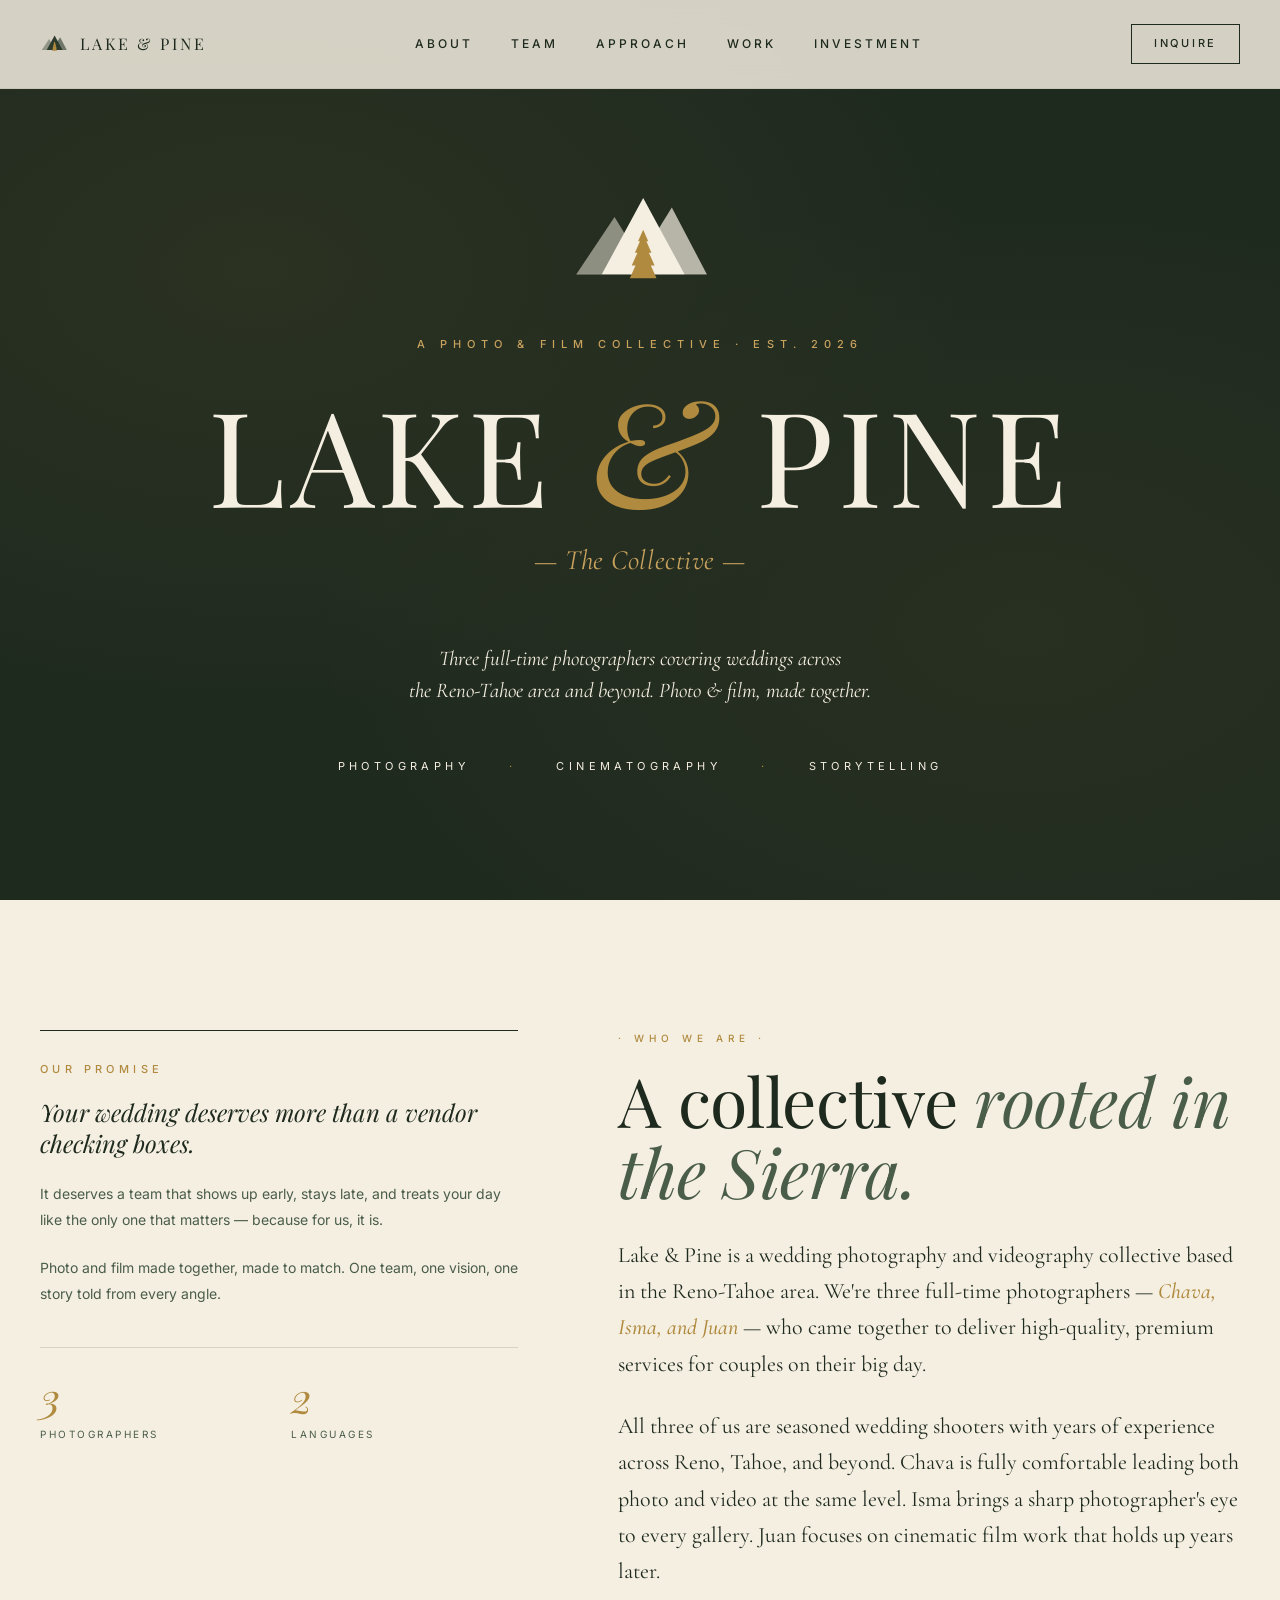
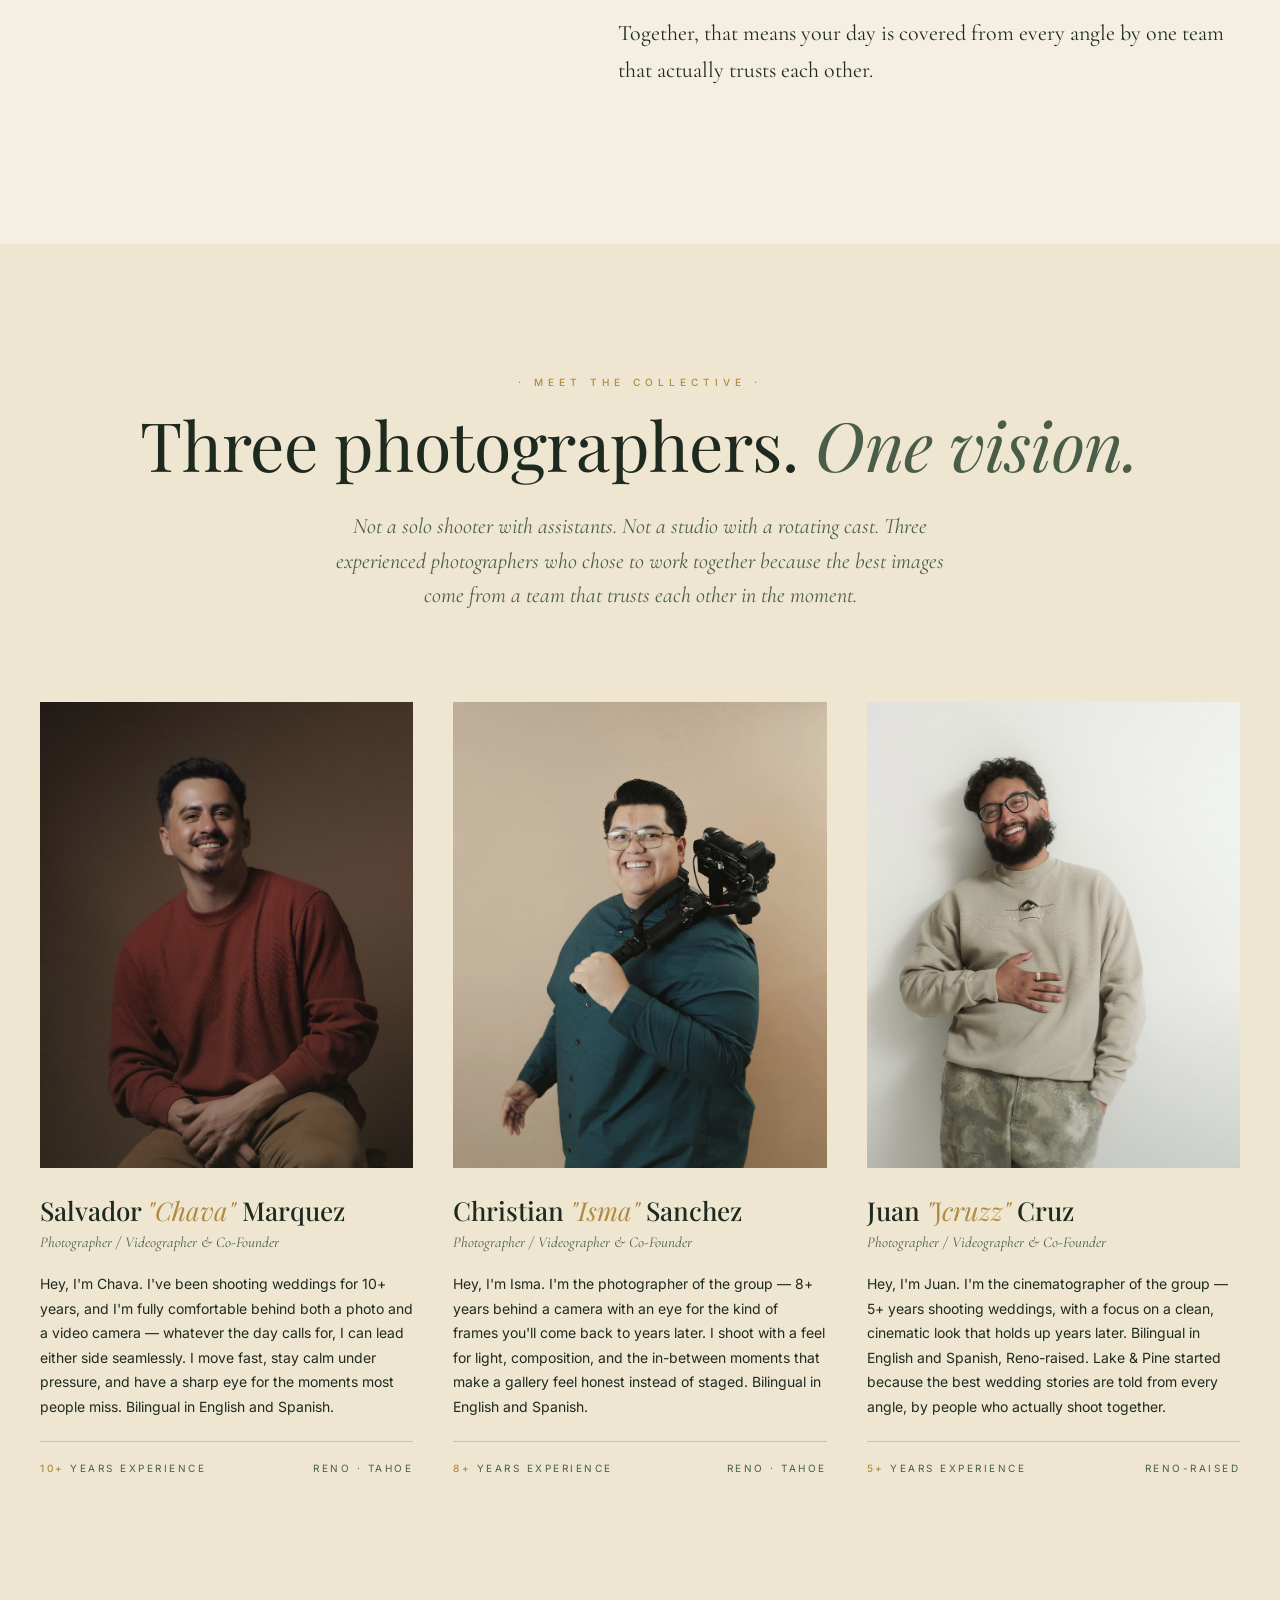
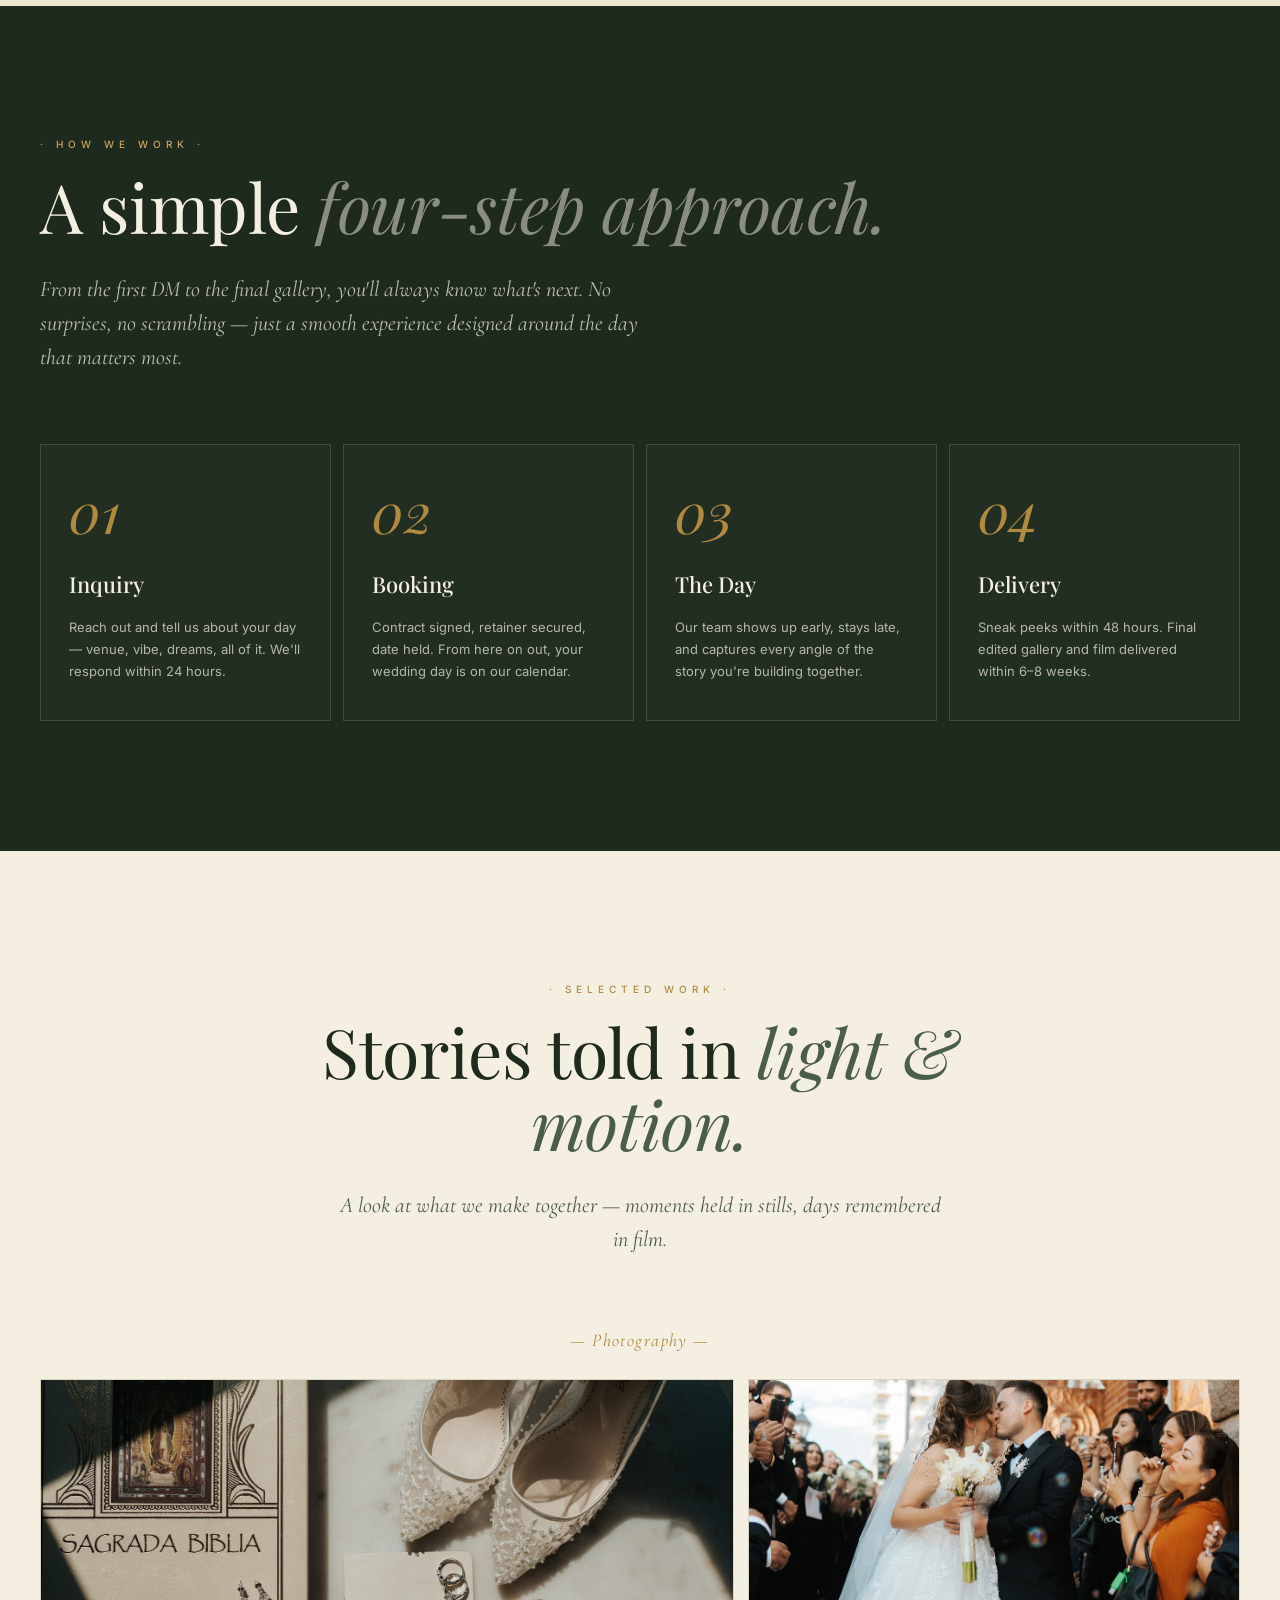
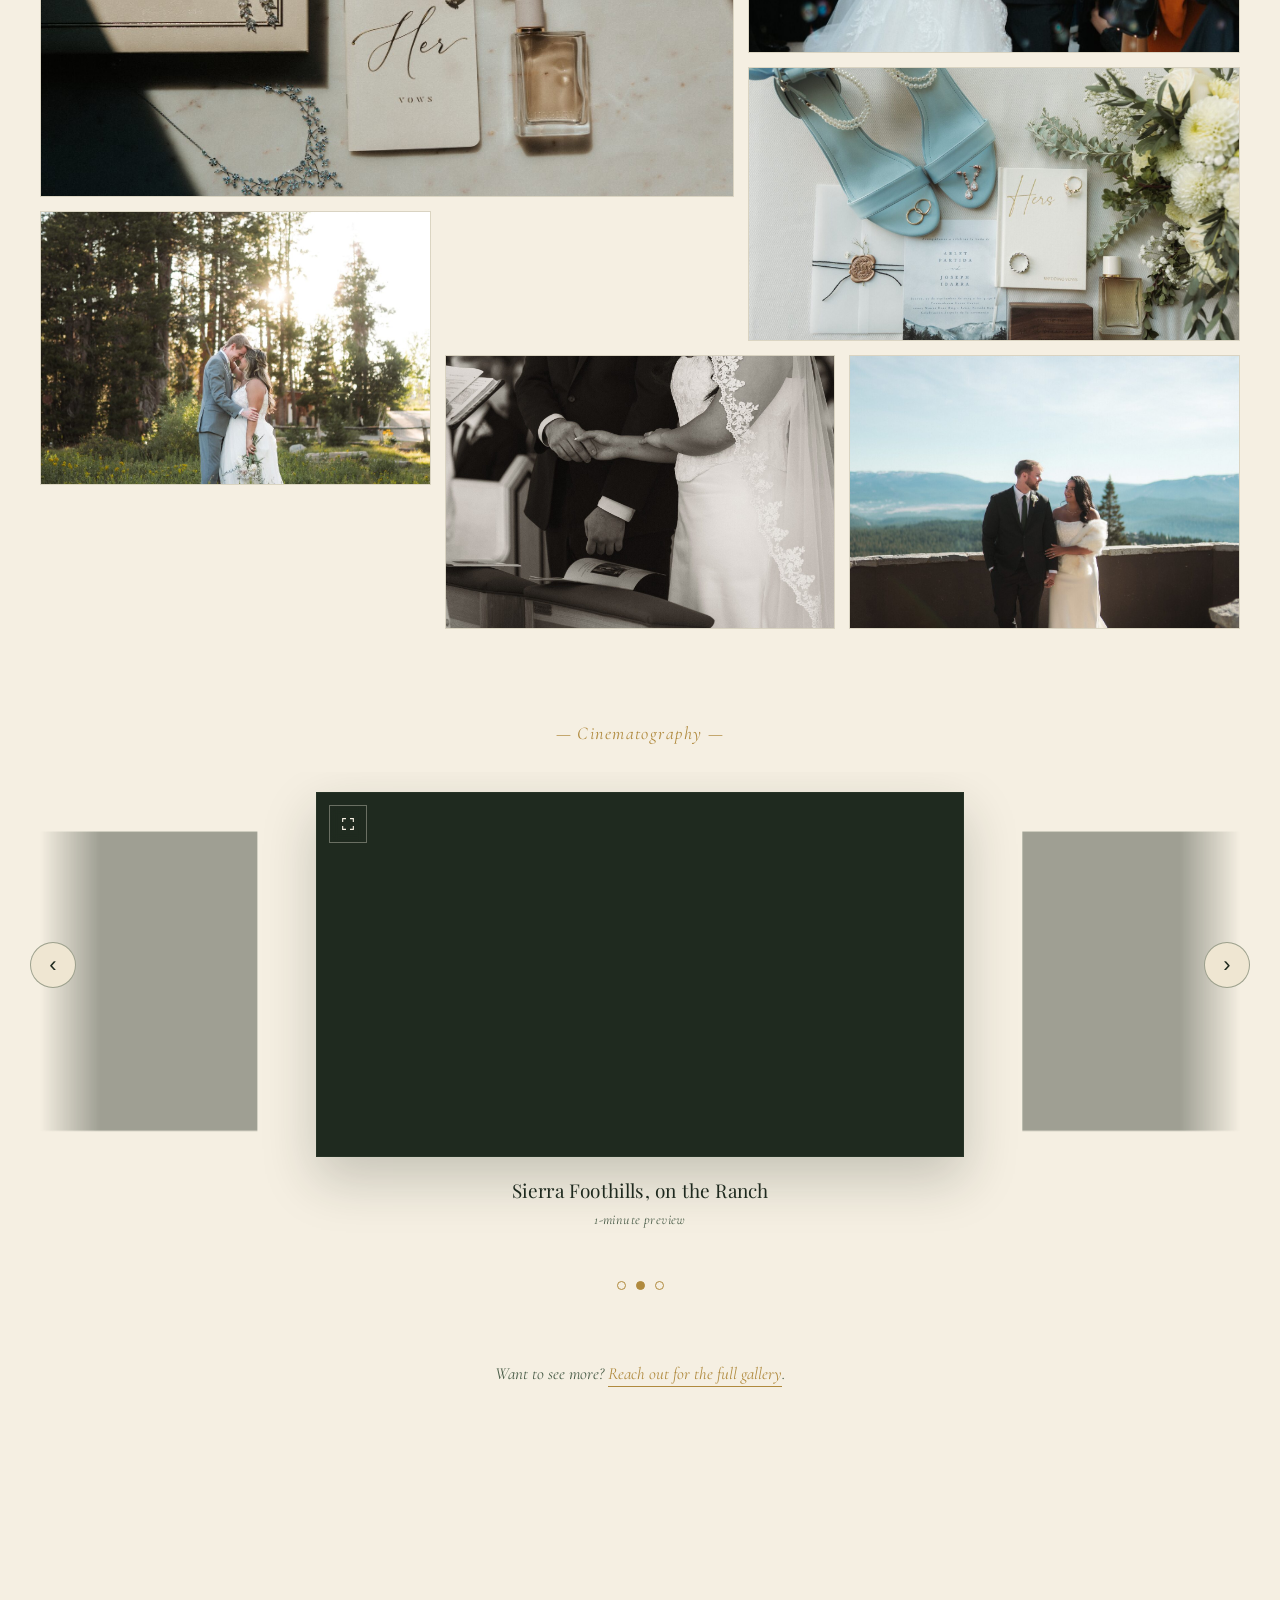
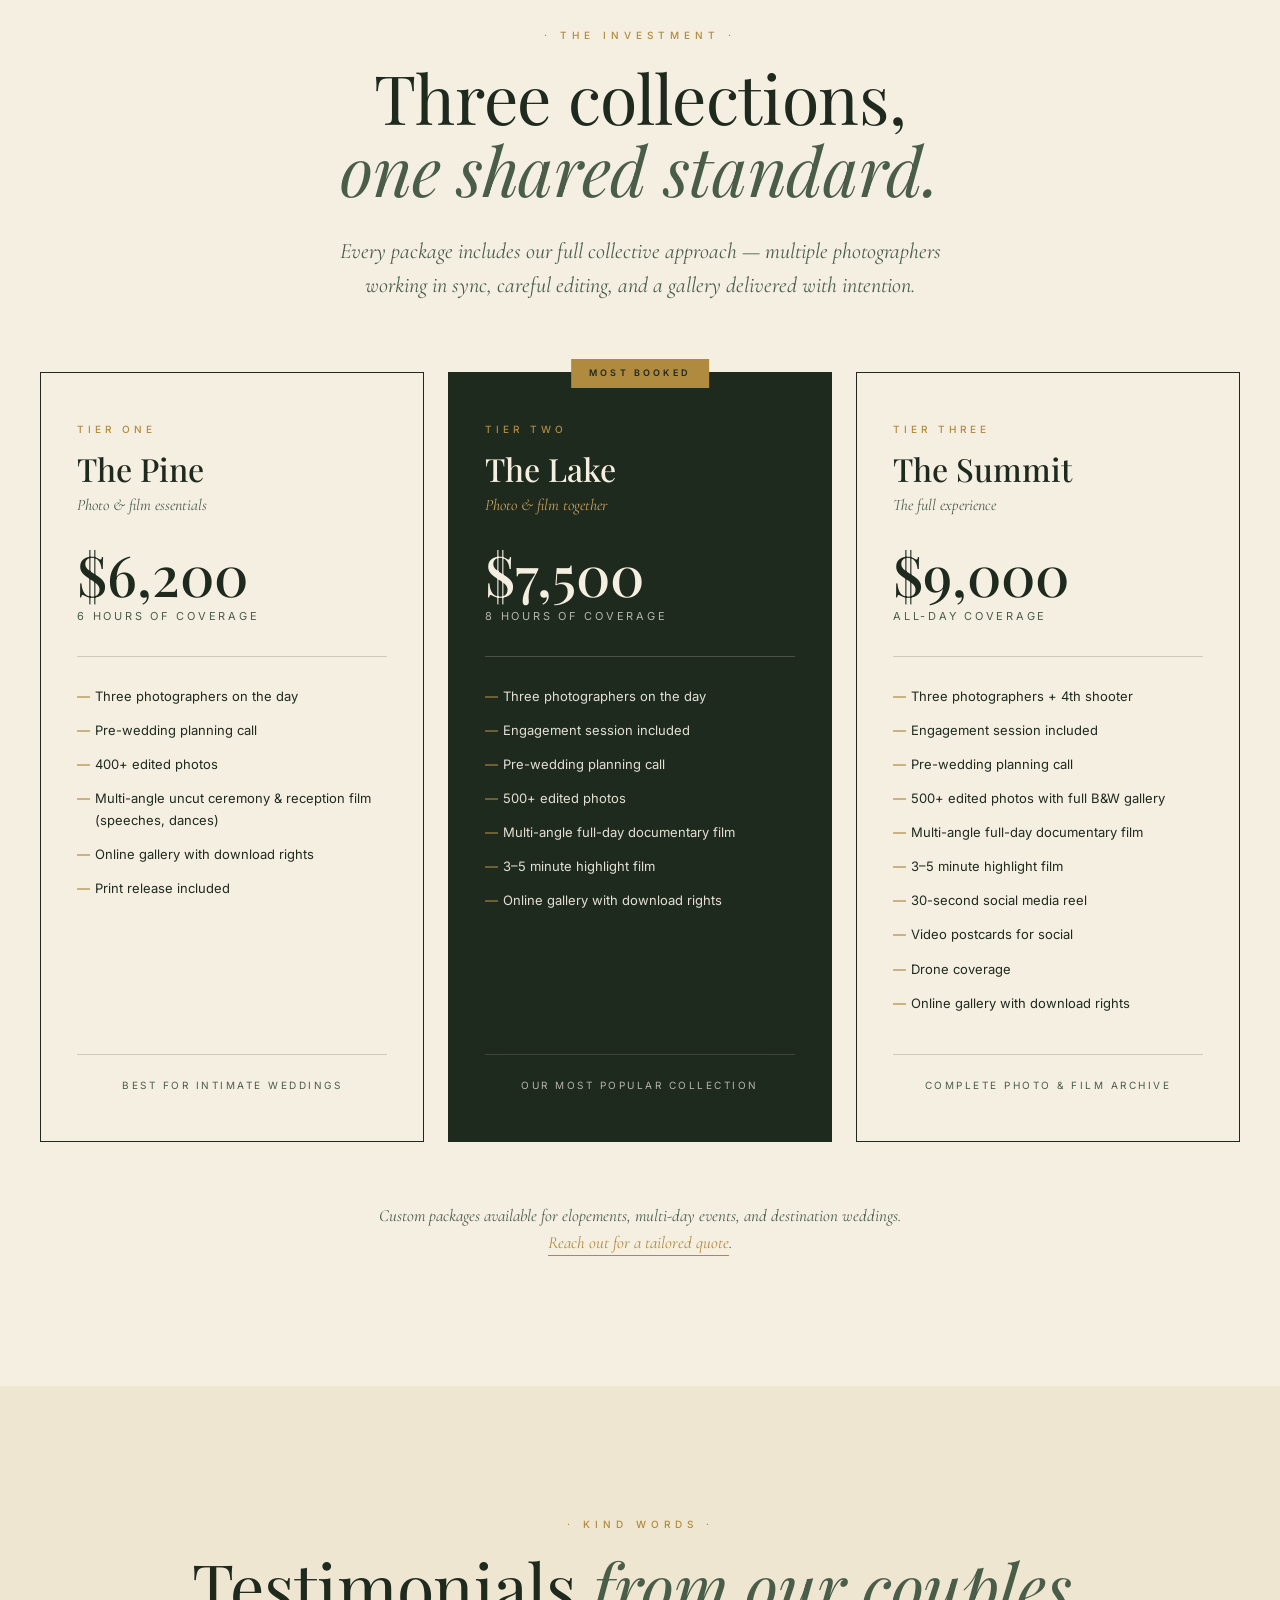
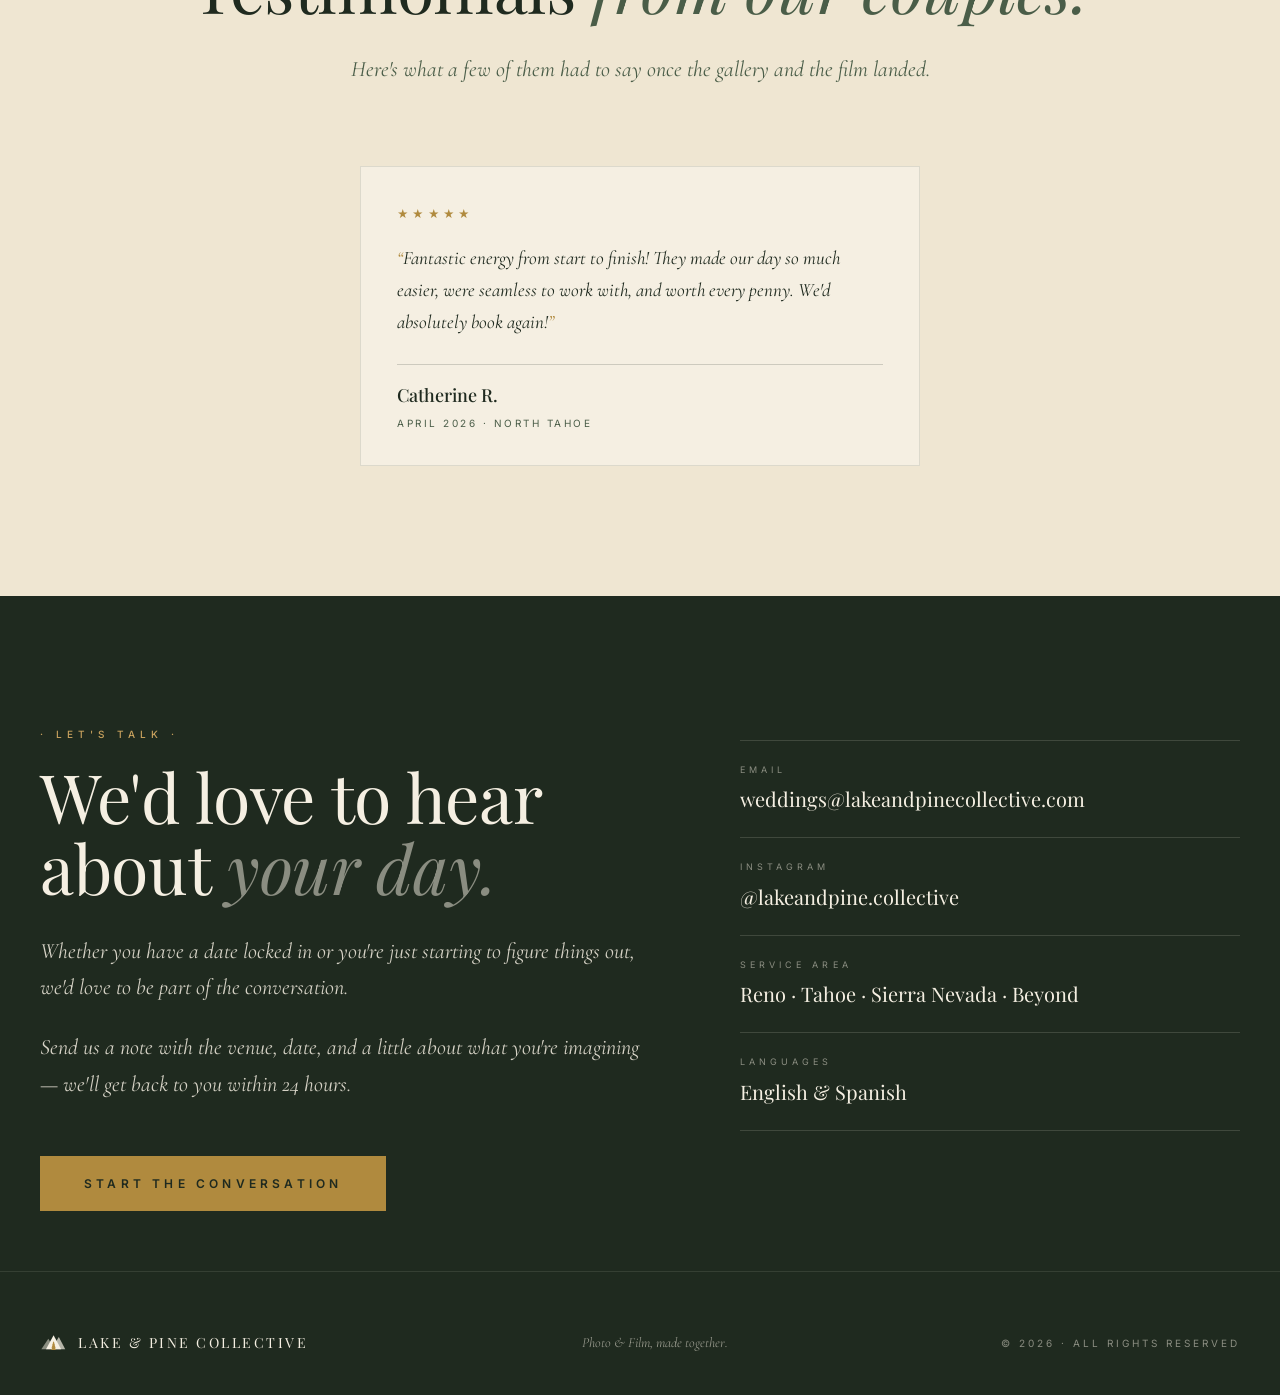
==== commit b6ca639e: "merge" ====
--- a/web/public/index.html
+++ b/web/public/index.html
@@ -446,30 +446,38 @@
 
     </div>
 
-    <!-- À LA CARTE -->
-    <div class="alacarte reveal">
-      <div class="alacarte-head">
-        <div class="section-eyebrow" style="text-align: center;">· À La Carte ·</div>
-        <h3 class="alacarte-title">Add-ons &amp; <span class="italic">extras.</span></h3>
-      </div>
-      <div class="alacarte-grid">
-        <div class="alacarte-row"><span class="ac-name">Sneak peeks</span><span class="ac-dots"></span><span class="ac-price">$400</span></div>
-        <div class="alacarte-row"><span class="ac-name">Engagement shoot</span><span class="ac-dots"></span><span class="ac-price">$500</span></div>
-        <div class="alacarte-row"><span class="ac-name">4th shooter</span><span class="ac-dots"></span><span class="ac-price">$750</span></div>
-        <div class="alacarte-row"><span class="ac-name">Film photography · 3 rolls</span><span class="ac-dots"></span><span class="ac-price">$500</span></div>
-        <div class="alacarte-row"><span class="ac-name">Rehearsal coverage · 2 hr limit</span><span class="ac-dots"></span><span class="ac-price">$750</span></div>
-        <div class="alacarte-row"><span class="ac-name">Drone coverage</span><span class="ac-dots"></span><span class="ac-price">$400</span></div>
-        <div class="alacarte-row"><span class="ac-name">Canvas print · starting at</span><span class="ac-dots"></span><span class="ac-price">$100</span></div>
-        <div class="alacarte-row"><span class="ac-name">Expedited photo gallery (1–2 weeks)</span><span class="ac-dots"></span><span class="ac-price">$1,500</span></div>
-        <div class="alacarte-row"><span class="ac-name">Expedited film delivery (1–2 weeks)</span><span class="ac-dots"></span><span class="ac-price">$2,000</span></div>
-        <div class="alacarte-row"><span class="ac-name">Travel</span><span class="ac-dots"></span><span class="ac-price ac-price-soft">Depending on location</span></div>
-      </div>
-    </div>
-
     <p class="pricing-note reveal">
       Custom packages available for elopements, multi-day events, and destination weddings.<br>
       <a href="#contact">Reach out for a tailored quote</a>.
     </p>
+  </div>
+</section>
+
+<!-- ============================ TESTIMONIALS ============================ -->
+<!-- Real reviews only. To add one, copy the .testimonial figure below; the grid
+     returns to three-up on its own once there is more than a single card. -->
+<section class="testimonials" id="testimonials">
+  <div class="container">
+    <div class="testimonials-header reveal">
+      <div class="section-eyebrow">· Kind Words ·</div>
+      <h2 class="section-title">Testimonials <span class="italic">from our couples.</span></h2>
+      <p class="section-intro">
+          Here's what a few of them had to say once the gallery and the film landed.
+      </p>
+    </div>
+
+    <div class="testimonial-grid">
+
+      <figure class="testimonial reveal">
+        <div class="testimonial-stars" role="img" aria-label="Five out of five stars">★★★★★</div>
+        <blockquote class="testimonial-quote">Fantastic energy from start to finish! They made our day so much easier, were seamless to work with, and worth every penny. We'd absolutely book again!</blockquote>
+        <figcaption class="testimonial-attr">
+          <span class="testimonial-name">Catherine R.</span>
+          <span class="testimonial-detail">April 2026 · North Tahoe</span>
+        </figcaption>
+      </figure>
+
+    </div>
   </div>
 </section>
 
--- a/web/public/styles.css
+++ b/web/public/styles.css
@@ -939,57 +939,6 @@
   .package.featured:hover { transform: translateY(-8px); }
 }
 
-/* ========== À LA CARTE ========== */
-.alacarte {
-  margin: 100px auto 0;
-  max-width: 760px;
-  padding: 0 20px;
-}
-.alacarte-head { text-align: center; margin-bottom: 40px; }
-.alacarte-title {
-  font-family: 'Playfair Display', serif;
-  font-size: clamp(28px, 4vw, 38px);
-  font-weight: 400;
-  color: var(--forest-deep);
-  margin-top: 12px;
-  line-height: 1.15;
-}
-.alacarte-title .italic { font-style: italic; color: var(--gold); }
-.alacarte-grid {
-  display: flex;
-  flex-direction: column;
-  gap: 0;
-}
-.alacarte-row {
-  display: flex;
-  align-items: baseline;
-  padding: 16px 4px;
-  border-bottom: 1px dashed rgba(74, 93, 72, 0.28);
-  font-size: 16px;
-  color: var(--forest-deep);
-  letter-spacing: 0.01em;
-}
-.alacarte-row:last-child { border-bottom: none; }
-.ac-name { font-weight: 400; }
-.ac-dots { flex: 1; }
-.ac-price {
-  font-family: 'Playfair Display', serif;
-  font-weight: 500;
-  color: var(--gold);
-  white-space: nowrap;
-  margin-left: 16px;
-}
-.ac-price-soft {
-  font-style: italic;
-  font-weight: 400;
-  font-family: 'Cormorant Garamond', serif;
-  font-size: 17px;
-}
-@media (max-width: 600px) {
-  .alacarte-row { font-size: 15px; padding: 14px 2px; }
-  .ac-price { margin-left: 12px; }
-}
-
 /* ========== CONTACT ========== */
 .contact { background: var(--forest-deep); color: var(--cream); padding: 130px 0 60px; }
 .contact .section-eyebrow { color: var(--gold-soft); }
@@ -1045,6 +994,83 @@
 a.contact-row:hover .contact-value { color: var(--gold-soft); }
 @media (max-width: 800px) {
   .contact-grid { grid-template-columns: 1fr; gap: 60px; }
+}
+
+/* ========== TESTIMONIALS ========== */
+/* Cream-warm, the same field as the team section — both are about people, and the
+   change of ground seals the contact CTA off rather than letting the eye run on
+   into a third dark section before the footer. */
+.testimonials { background: var(--cream-warm); }
+.testimonials-header { text-align: center; margin-bottom: 80px; }
+.testimonials-header .section-intro { margin: 0 auto 0; }
+.testimonial-grid {
+  display: grid; grid-template-columns: repeat(3, 1fr); gap: 40px;
+}
+.testimonial {
+  display: flex; flex-direction: column;
+  padding: 42px 36px 34px;
+  background: var(--cream);
+  border: 1px solid rgba(45, 59, 45, 0.12);
+  transition: transform 0.4s cubic-bezier(0.2, 0.8, 0.2, 1), box-shadow 0.4s ease;
+}
+.testimonial:hover {
+  transform: translateY(-6px);
+  box-shadow: 0 24px 50px -20px rgba(31, 42, 31, 0.18);
+}
+/* While there is only one review, it shouldn't sit in the left column of a three-up
+   grid. Spanning every column and capping the width centres it; the rule stops
+   applying by itself as soon as a second review is added. */
+.testimonial:only-child {
+  grid-column: 1 / -1;
+  max-width: 560px;
+  margin: 0 auto;
+}
+.testimonial-stars {
+  font-size: 11px; letter-spacing: 0.3em;
+  color: var(--gold);
+  margin-bottom: 22px;
+  line-height: 1;
+}
+.testimonial-quote {
+  font-family: 'Cormorant Garamond', serif;
+  font-style: italic;
+  font-size: 19px; line-height: 1.7;
+  color: var(--forest-deep);
+  /* Cards stretch to the tallest in the row, so growing the quote drops every
+     attribution onto a common baseline no matter how uneven the copy is. */
+  flex-grow: 1;
+}
+/* Quote marks live in CSS so the copy stays clean to edit */
+.testimonial-quote::before { content: '“'; color: var(--gold); }
+.testimonial-quote::after { content: '”'; color: var(--gold); }
+.testimonial-attr {
+  margin-top: 26px; padding-top: 20px;
+  border-top: 1px solid rgba(45, 59, 45, 0.2);
+}
+.testimonial-name {
+  display: block;
+  font-family: 'Playfair Display', serif;
+  font-weight: 500; font-size: 18px;
+  color: var(--forest-deep);
+  line-height: 1.2;
+}
+.testimonial-detail {
+  display: block;
+  margin-top: 8px;
+  /* Not every review arrives with a date and venue attached. An empty span still
+     holds its line, so one card missing that detail doesn't drop its hairline and
+     name 24px below the rest of the row. */
+  min-height: 1.6em;
+  font-size: 10px; letter-spacing: 0.25em;
+  text-transform: uppercase; color: var(--forest-soft);
+}
+@media (max-width: 900px) {
+  .testimonials-header { margin-bottom: 60px; }
+  .testimonial-grid { grid-template-columns: 1fr; gap: 30px; max-width: 480px; margin: 0 auto; }
+}
+@media (max-width: 600px) {
+  .testimonial { padding: 34px 28px 28px; }
+  .testimonial-quote { font-size: 18px; }
 }
 
 /* ========== FOOTER ========== */
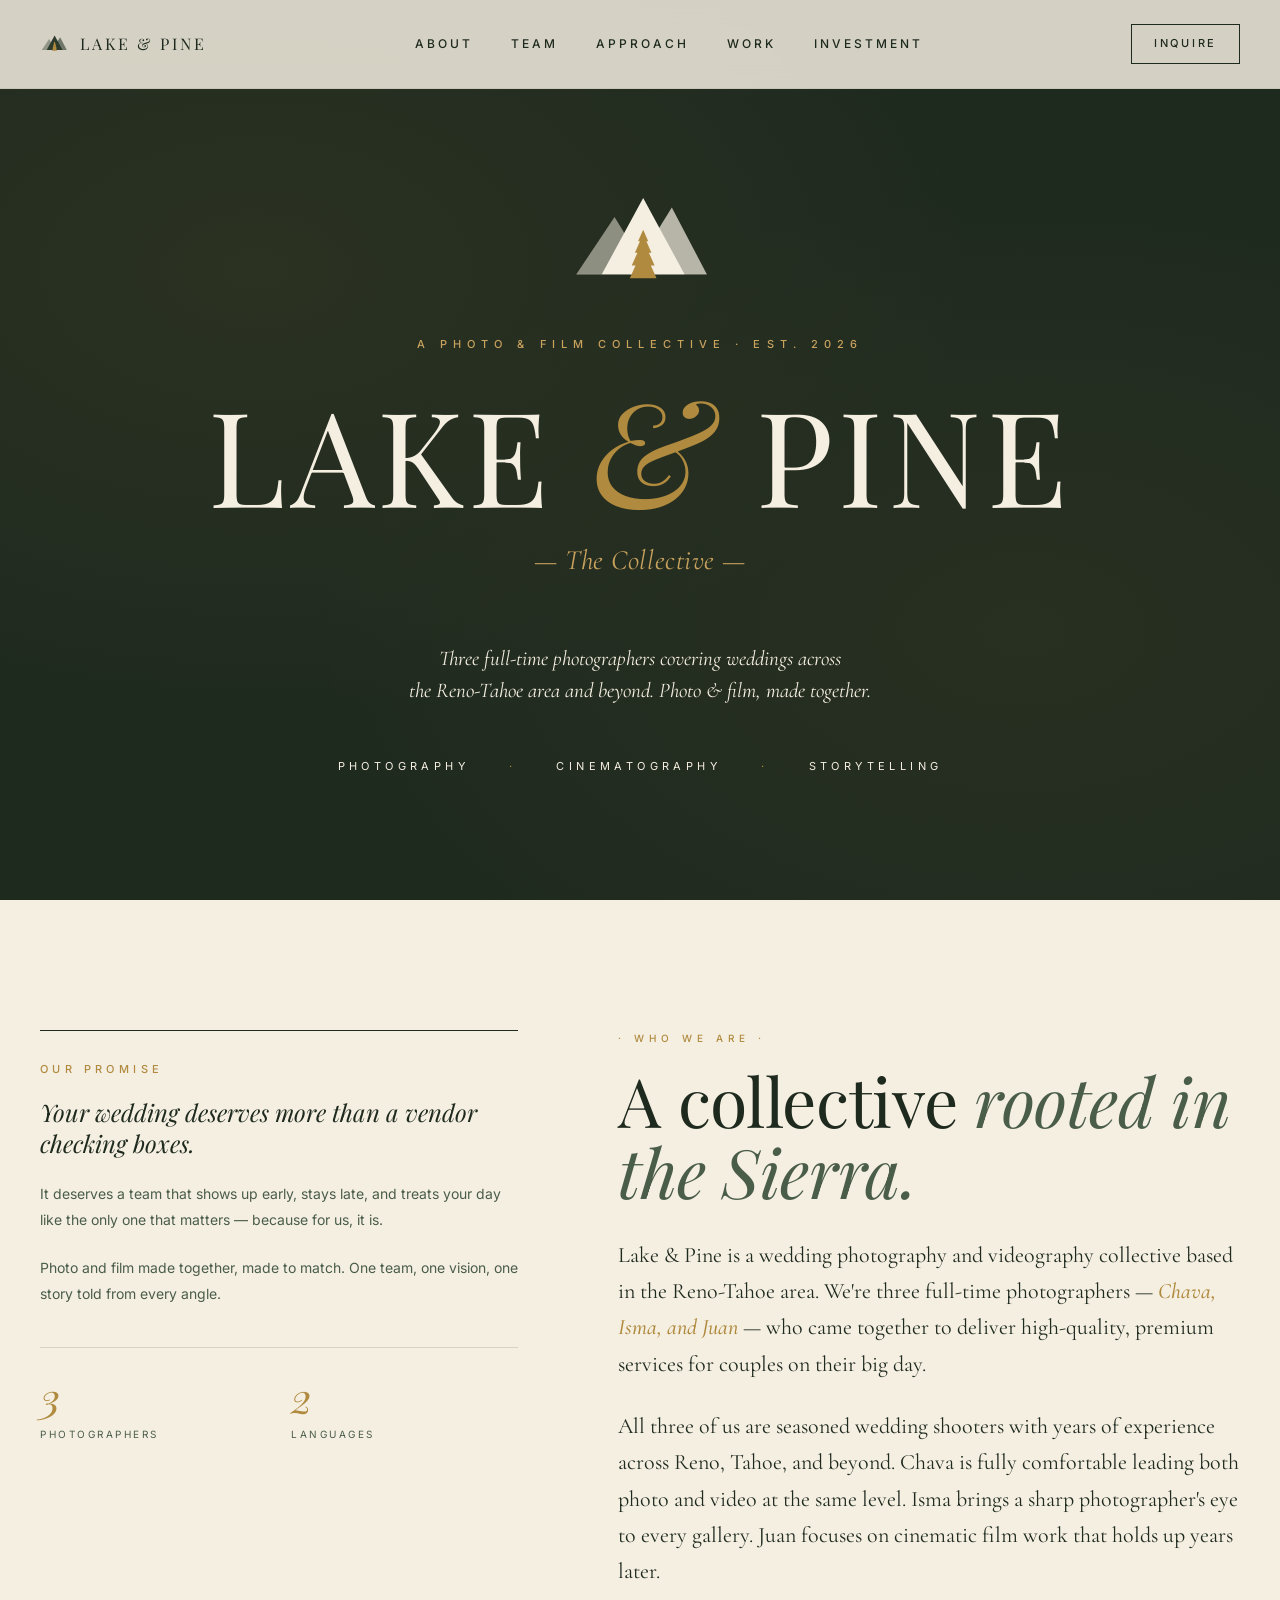
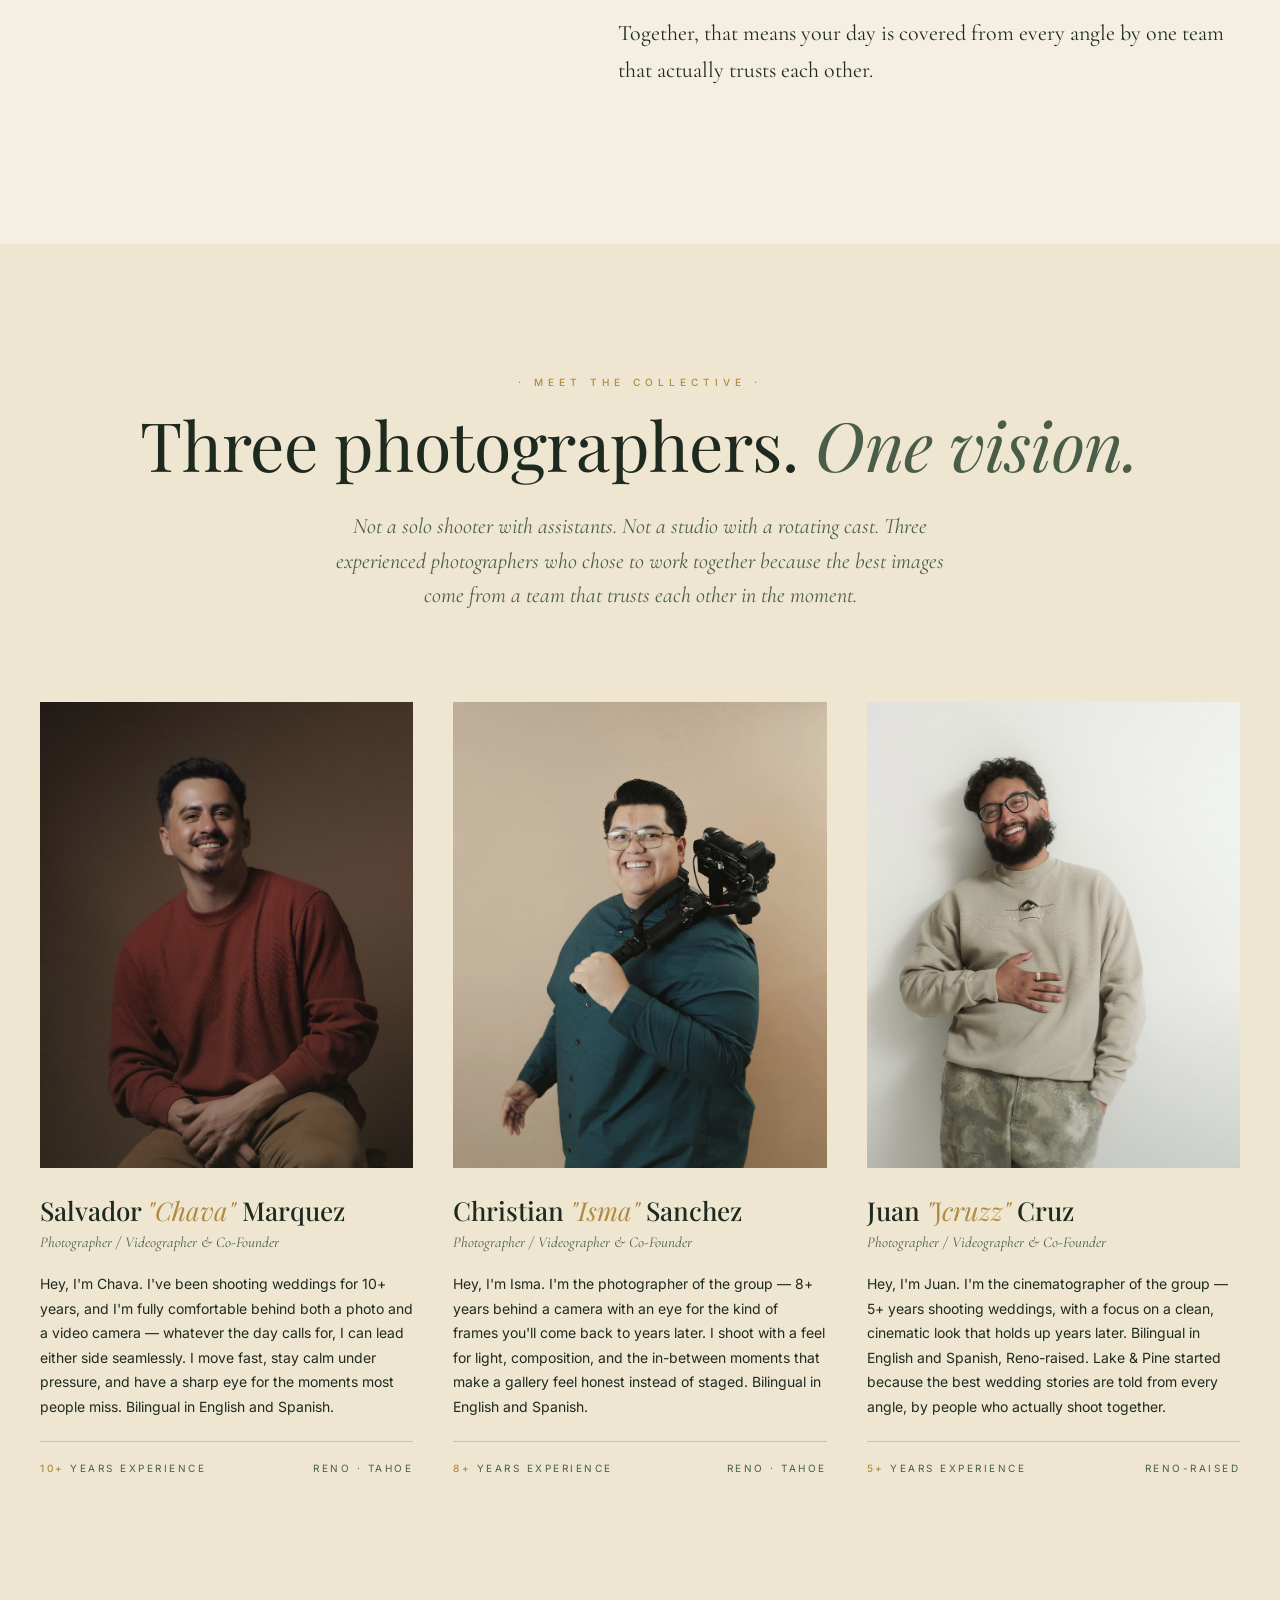
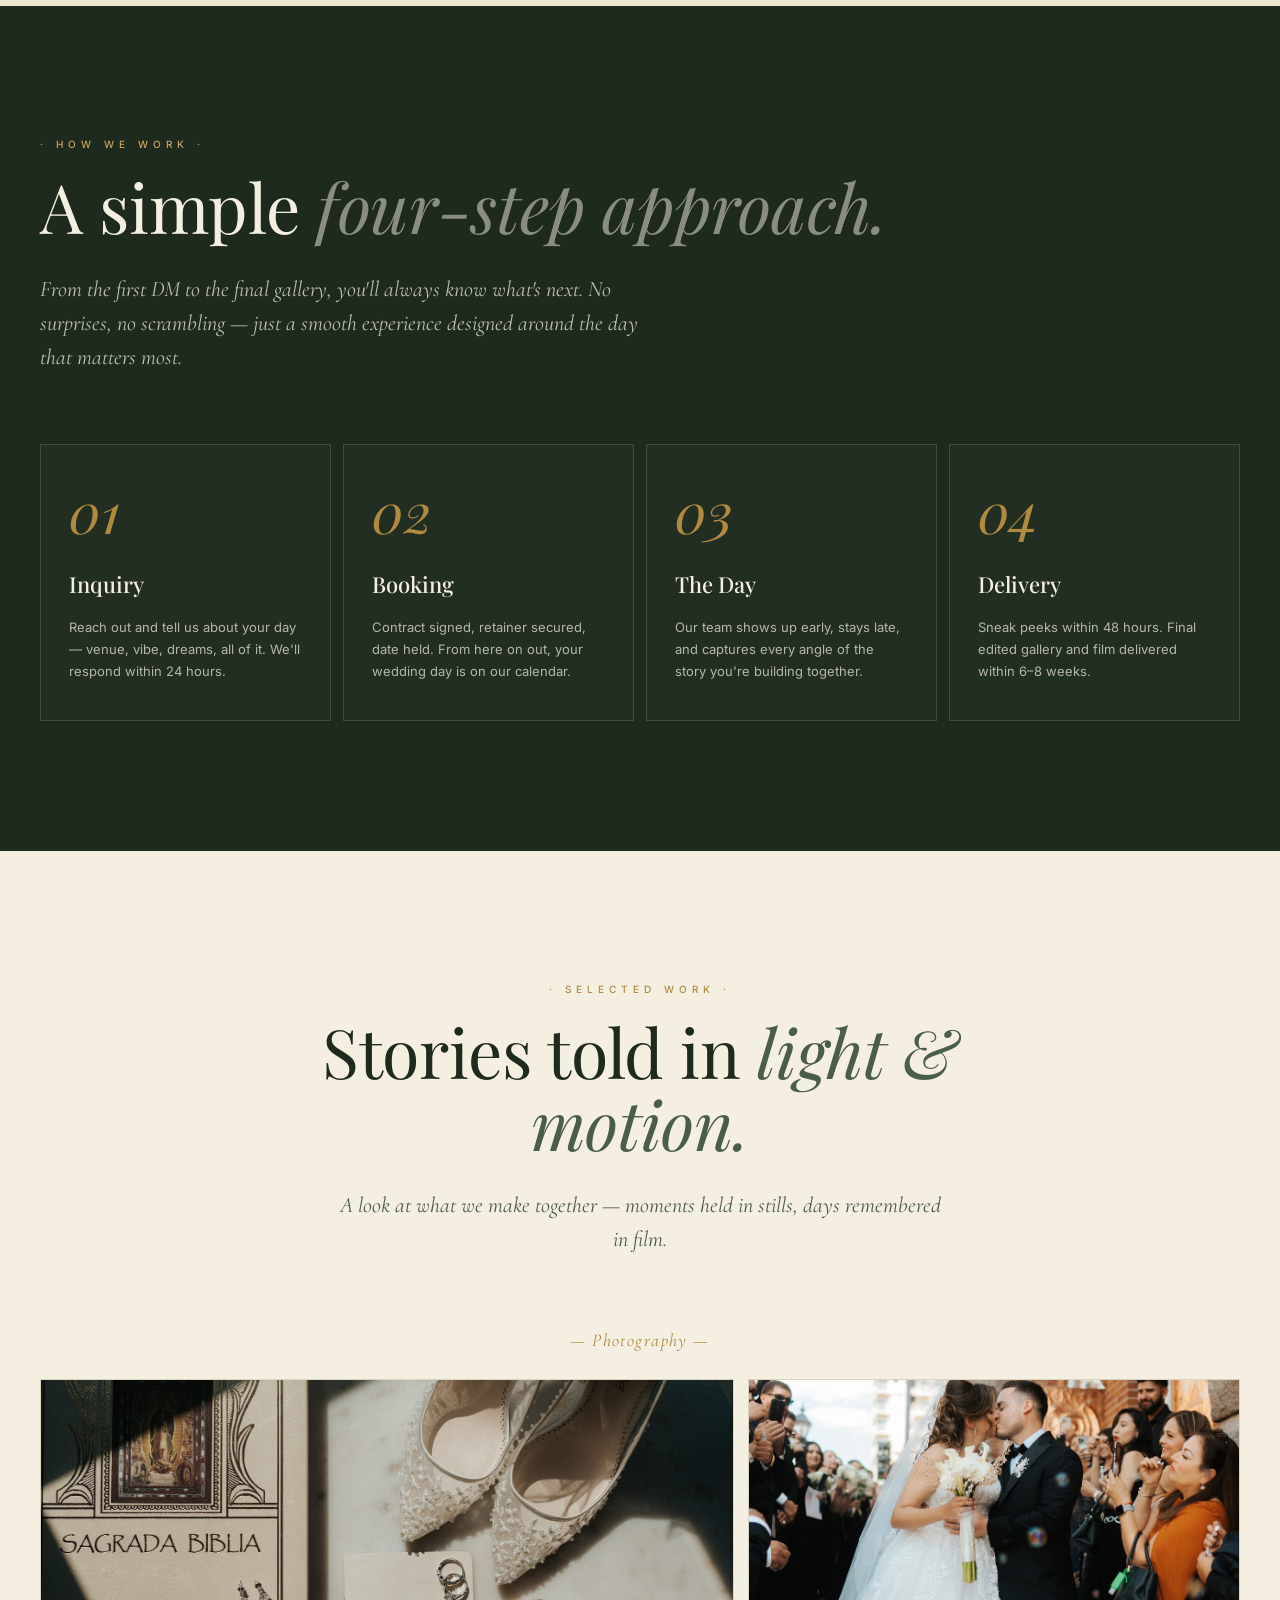
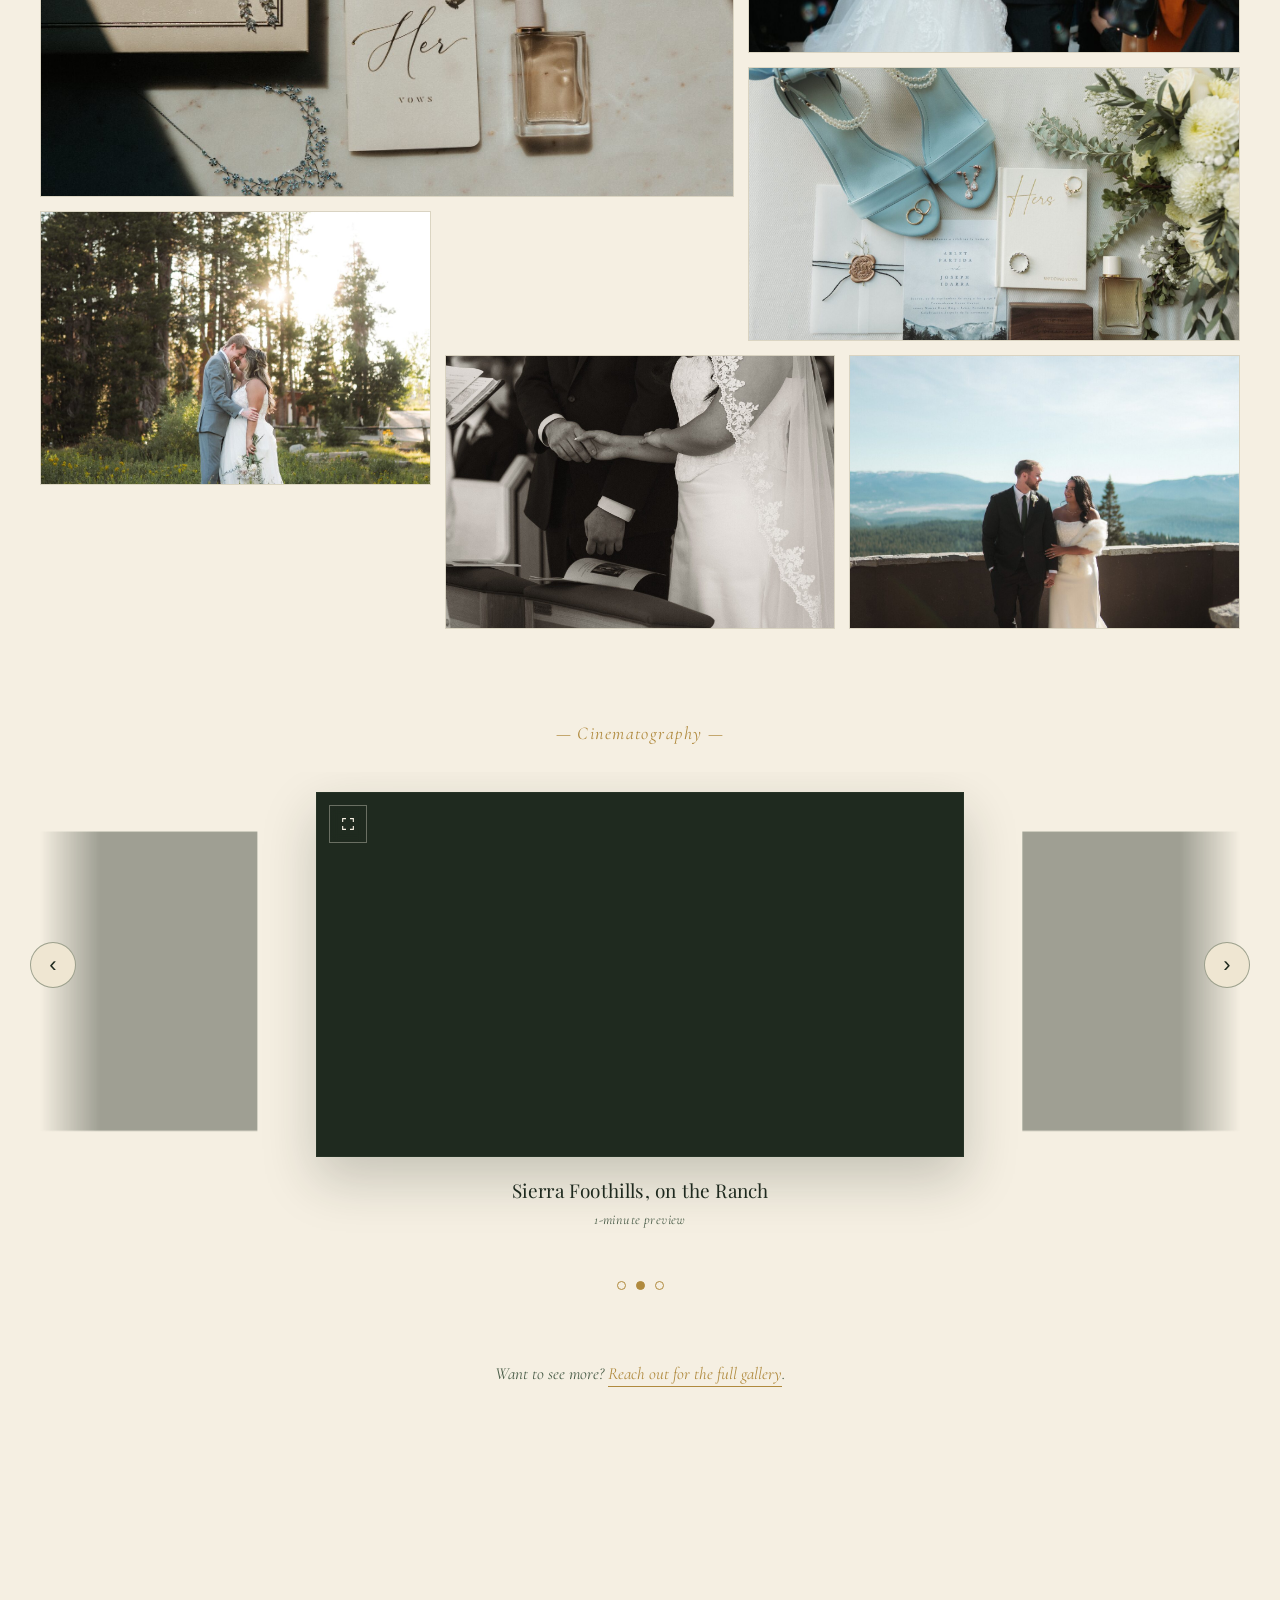
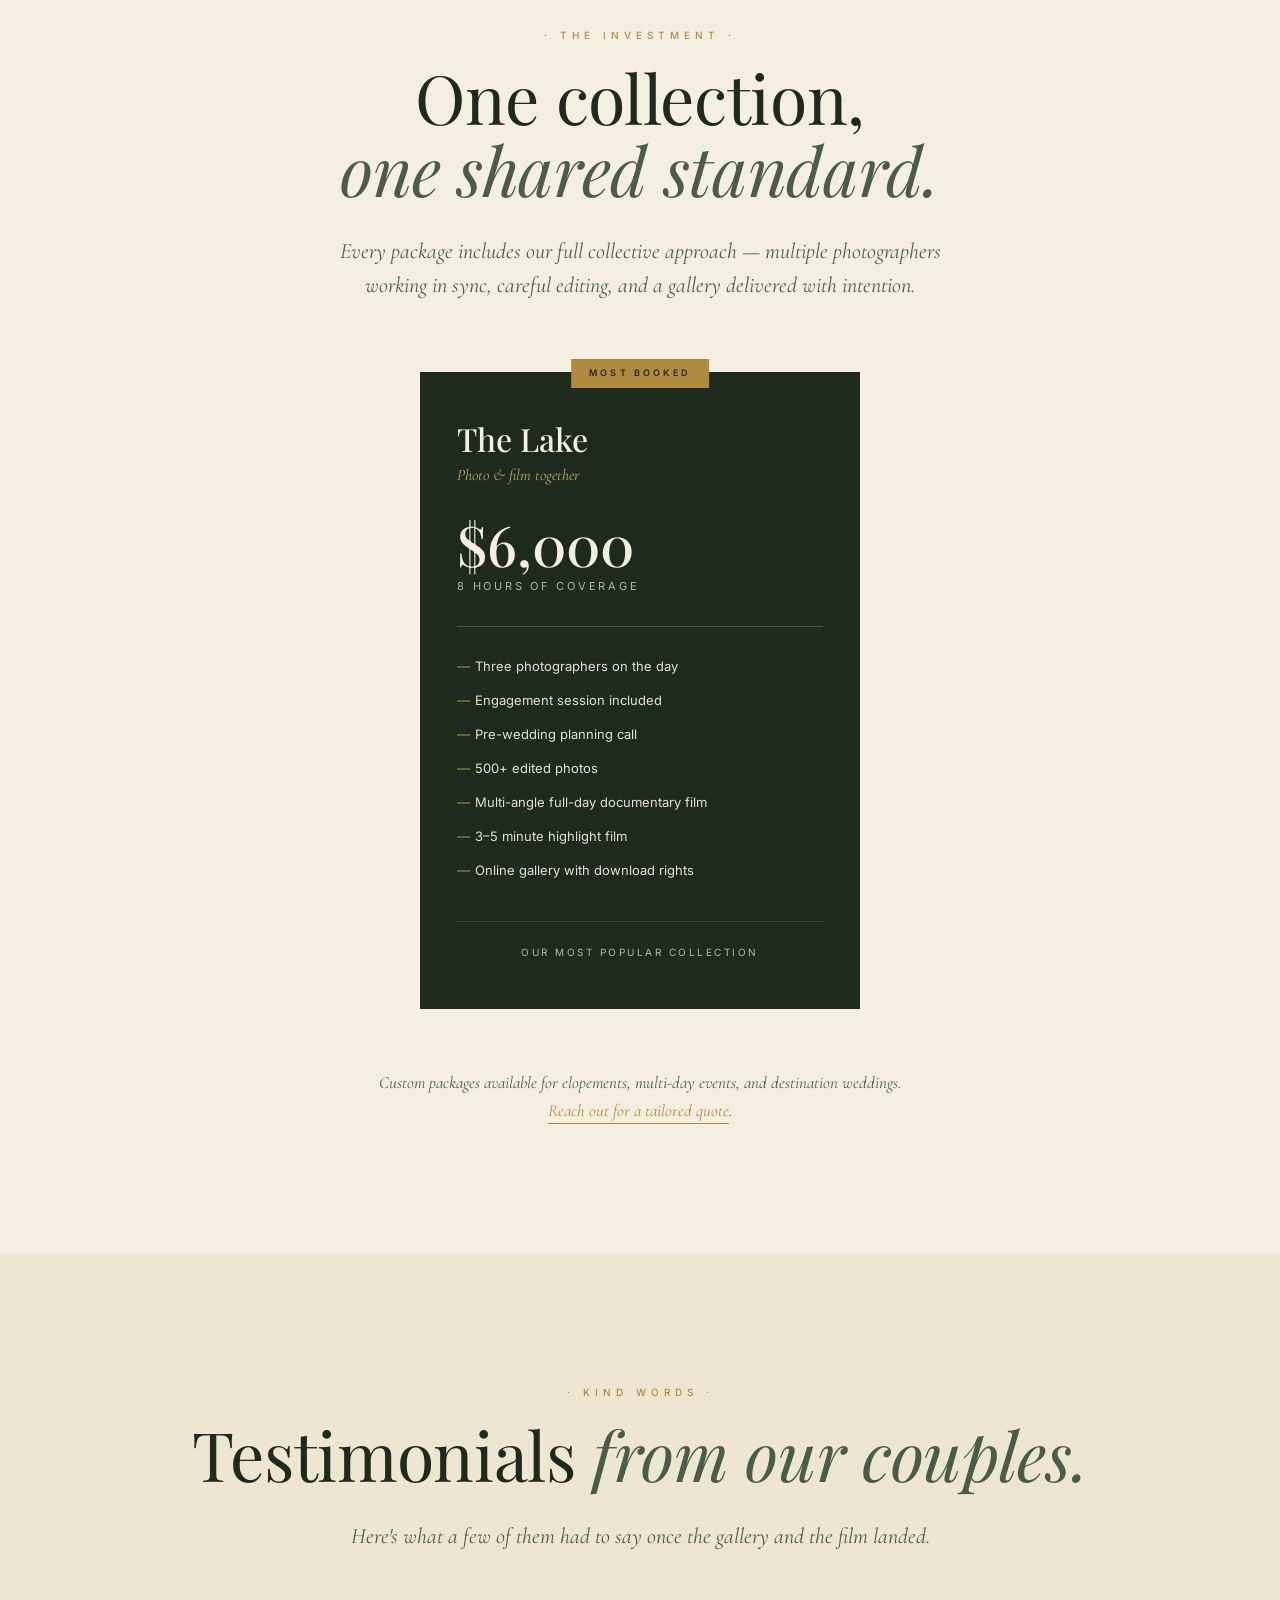
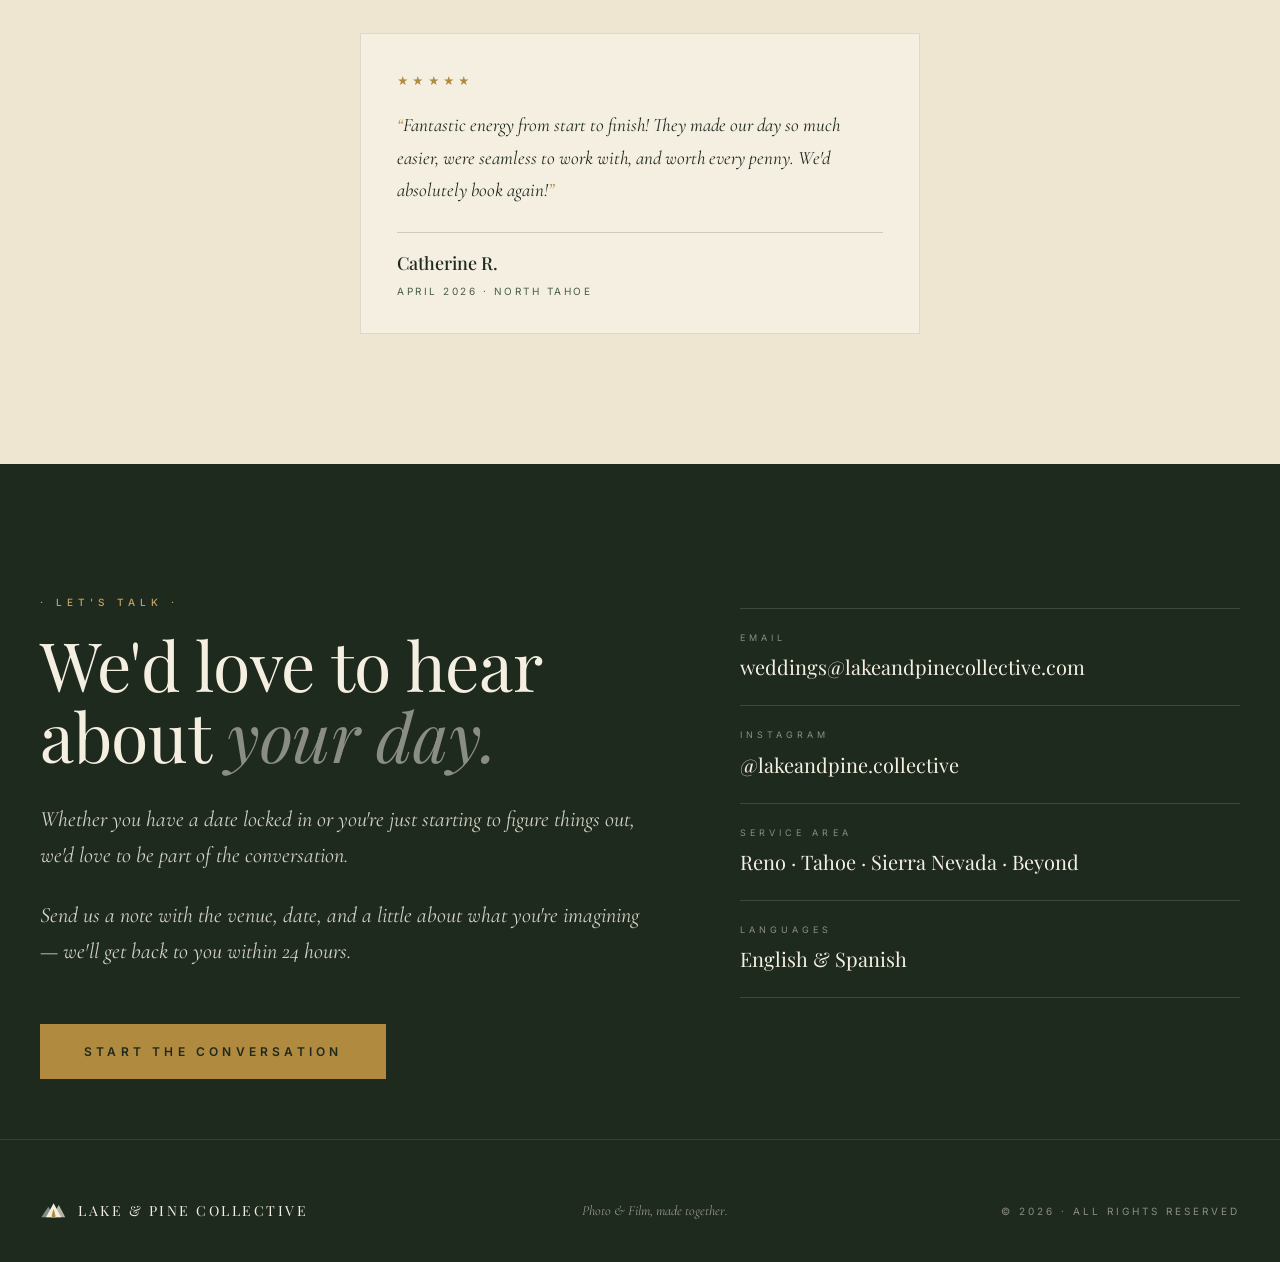
==== commit d90f199b: "update pricing" ====
--- a/web/public/index.html
+++ b/web/public/index.html
@@ -373,7 +373,7 @@
   <div class="container">
     <div class="reveal" style="text-align: center; max-width: 720px; margin: 0 auto 40px;">
       <div class="section-eyebrow" style="text-align: center;">· The Investment ·</div>
-      <h2 class="section-title">Three collections, <br><span class="italic">one shared standard.</span></h2>
+      <h2 class="section-title">One collection, <br><span class="italic">one shared standard.</span></h2>
       <p class="section-intro" style="margin-left: auto; margin-right: auto; text-align: center;">
         Every package includes our full collective approach — multiple photographers working in sync, careful editing, and a gallery delivered with intention.
       </p>
@@ -381,32 +381,11 @@
 
     <div class="packages">
 
-      <!-- TIER 1 -->
-      <div class="package reveal">
-        <div class="pkg-eyebrow">Tier One</div>
-        <div class="pkg-name">The Pine</div>
-        <div class="pkg-tag">Photo &amp; film essentials</div>
-        <div class="pkg-price">$6,200</div>
-        <div class="pkg-hours">6 hours of coverage</div>
-        <div class="divider-h"></div>
-        <ul class="pkg-list">
-          <li>Three photographers on the day</li>
-          <li>Pre-wedding planning call</li>
-          <li>400+ edited photos</li>
-          <li>Multi-angle uncut ceremony &amp; reception film (speeches, dances)</li>
-          <li>Online gallery with download rights</li>
-          <li>Print release included</li>
-        </ul>
-        <div class="pkg-bottom">Best for intimate weddings</div>
-      </div>
-
-      <!-- TIER 2 (FEATURED) -->
       <div class="package featured reveal">
         <div class="pkg-badge">Most Booked</div>
-        <div class="pkg-eyebrow">Tier Two</div>
         <div class="pkg-name">The Lake</div>
         <div class="pkg-tag">Photo &amp; film together</div>
-        <div class="pkg-price">$7,500</div>
+        <div class="pkg-price">$6,000</div>
         <div class="pkg-hours">8 hours of coverage</div>
         <div class="divider-h"></div>
         <ul class="pkg-list">
@@ -419,29 +398,6 @@
           <li>Online gallery with download rights</li>
         </ul>
         <div class="pkg-bottom">Our most popular collection</div>
-      </div>
-
-      <!-- TIER 3 -->
-      <div class="package reveal">
-        <div class="pkg-eyebrow">Tier Three</div>
-        <div class="pkg-name">The Summit</div>
-        <div class="pkg-tag">The full experience</div>
-        <div class="pkg-price">$9,000</div>
-        <div class="pkg-hours">All-day coverage</div>
-        <div class="divider-h"></div>
-        <ul class="pkg-list">
-          <li>Three photographers + 4th shooter</li>
-          <li>Engagement session included</li>
-          <li>Pre-wedding planning call</li>
-          <li>500+ edited photos with full B&amp;W gallery</li>
-          <li>Multi-angle full-day documentary film</li>
-          <li>3–5 minute highlight film</li>
-          <li>30-second social media reel</li>
-          <li>Video postcards for social</li>
-          <li>Drone coverage</li>
-          <li>Online gallery with download rights</li>
-        </ul>
-        <div class="pkg-bottom">Complete photo &amp; film archive</div>
       </div>
 
     </div>
--- a/web/public/styles.css
+++ b/web/public/styles.css
@@ -866,6 +866,15 @@
 .package.featured:hover {
   transform: translateY(-20px);
 }
+/* A lone package would otherwise sit in the first third of the three-column
+   grid. Same fix as .testimonial:only-child; it stops applying by itself if a
+   second package is added back. */
+.package:only-child {
+  grid-column: 1 / -1;
+  width: 100%;
+  max-width: 440px;
+  margin: 0 auto;
+}
 .package.featured .pkg-name { color: var(--cream); }
 .package.featured .pkg-tag { color: var(--gold-soft); }
 .package.featured .pkg-price { color: var(--cream); }
@@ -1194,11 +1203,18 @@
 /* Star rating. Radios in natural order so keyboard and screen-reader order match the
    visual order; :has() fills a star when it is the checked one or any later star is. */
 .rating-field legend { margin-bottom: 12px; }
-.rating { display: flex; gap: 6px; }
+/* fit-content, not the default block-level stretch: as a full-width flex row the
+   container carried ~340px of dead zone to the right of the fifth star, all of it
+   live for :hover. The negative margin offsets the padding added to .star below,
+   keeping the first glyph aligned with the labels above. */
+.rating { display: flex; width: fit-content; margin-left: -3px; }
 /* Scoped with .review-form throughout: these are <label> elements, so a bare .star
    would lose to .review-form label and inherit the micro-caps field styling. */
 .review-form .star {
   margin: 0;
+  /* Padding rather than a gap on the container, so the five hover targets are
+     contiguous. A gap is dead space, and sweeping across one dropped the preview. */
+  padding: 0 3px;
   cursor: pointer;
   line-height: 1;
   color: rgba(45, 59, 45, 0.22);
@@ -1209,9 +1225,14 @@
 .review-form .star-glyph { font-size: 30px; transition: color 0.15s ease; }
 .review-form .star:has(input:checked),
 .review-form .star:has(~ .star input:checked) { color: var(--gold); }
-.review-form .rating:hover .star { color: rgba(45, 59, 45, 0.22); }
-.review-form .rating:hover .star:hover,
-.review-form .rating:hover .star:has(~ .star:hover) { color: var(--gold-soft); }
+/* Gated on a star actually being hovered, not on the row. `:hover` on the container
+   fired wherever the pointer was inside it, including where no star could answer with
+   a preview — and it outranks `.star:has(input:checked)` (0,4,0 vs 0,3,1) while losing
+   to `.star:has(~ .star input:checked)` (0,4,1). So it greyed the checked star and left
+   the ones before it gold: five selected read as four. */
+.review-form .rating:has(.star:hover) .star { color: rgba(45, 59, 45, 0.22); }
+.review-form .rating:has(.star:hover) .star:hover,
+.review-form .rating:has(.star:hover) .star:has(~ .star:hover) { color: var(--gold-soft); }
 .review-form .star:has(input:focus-visible) { outline: 2px solid var(--gold); outline-offset: 3px; }
 
 /* Same reason as .star — must outrank .review-form label. Consent has to read as a
@@ -1258,6 +1279,45 @@
 .review-thanks .section-intro { margin: 0 auto 10px; }
 .review-thanks:focus { outline: none; }
 
+.field-error {
+  font-family: 'Cormorant Garamond', serif;
+  font-style: italic; font-size: 16px; line-height: 1.5;
+  color: #8C3B2E;
+  margin-top: 12px;
+}
+.field-error:empty { display: none; }
+/* Scoped under .review-form so it outranks the plain label rule (0,2,0 vs 0,2,0 would
+   tie and lose on order; .field.is-invalid adds the extra class). */
+.review-form .field.is-invalid label { color: #8C3B2E; }
+.review-form .field.is-invalid input { border-color: #8C3B2E; }
+.review-form .field.is-invalid input:focus {
+  border-color: #8C3B2E;
+  box-shadow: 0 0 0 3px rgba(140, 59, 46, 0.14);
+}
+.required-tag {
+  letter-spacing: 0.18em;
+  color: var(--gold); opacity: 0.9;
+  font-weight: 500;
+}
+/* Outranks `.review-form .star` (0,2,0) at (0,3,0), so the unfilled stars carry the
+   warning colour until one is picked. */
+.rating-field.is-missing legend { color: #8C3B2E; }
+.rating-field.is-missing .star { color: rgba(140, 59, 46, 0.45); }
+
+/* Turnstile renders a fixed-size iframe of its own; this only places it. The reserved
+   height stops the submit button jumping down when the widget finishes loading. */
+.review-form .cf-turnstile { min-height: 65px; margin-top: 2px; }
+
+.form-noscript {
+  background: var(--cream-warm);
+  border-left: 2px solid var(--gold);
+  padding: 20px 24px;
+  font-family: 'Cormorant Garamond', serif;
+  font-size: 17px; line-height: 1.6;
+  color: var(--forest-deep);
+}
+.form-noscript a { color: var(--forest-deep); }
+
 /* Off-screen rather than display:none — see the note on the field in reviews/index.html */
 .hp {
   position: absolute;
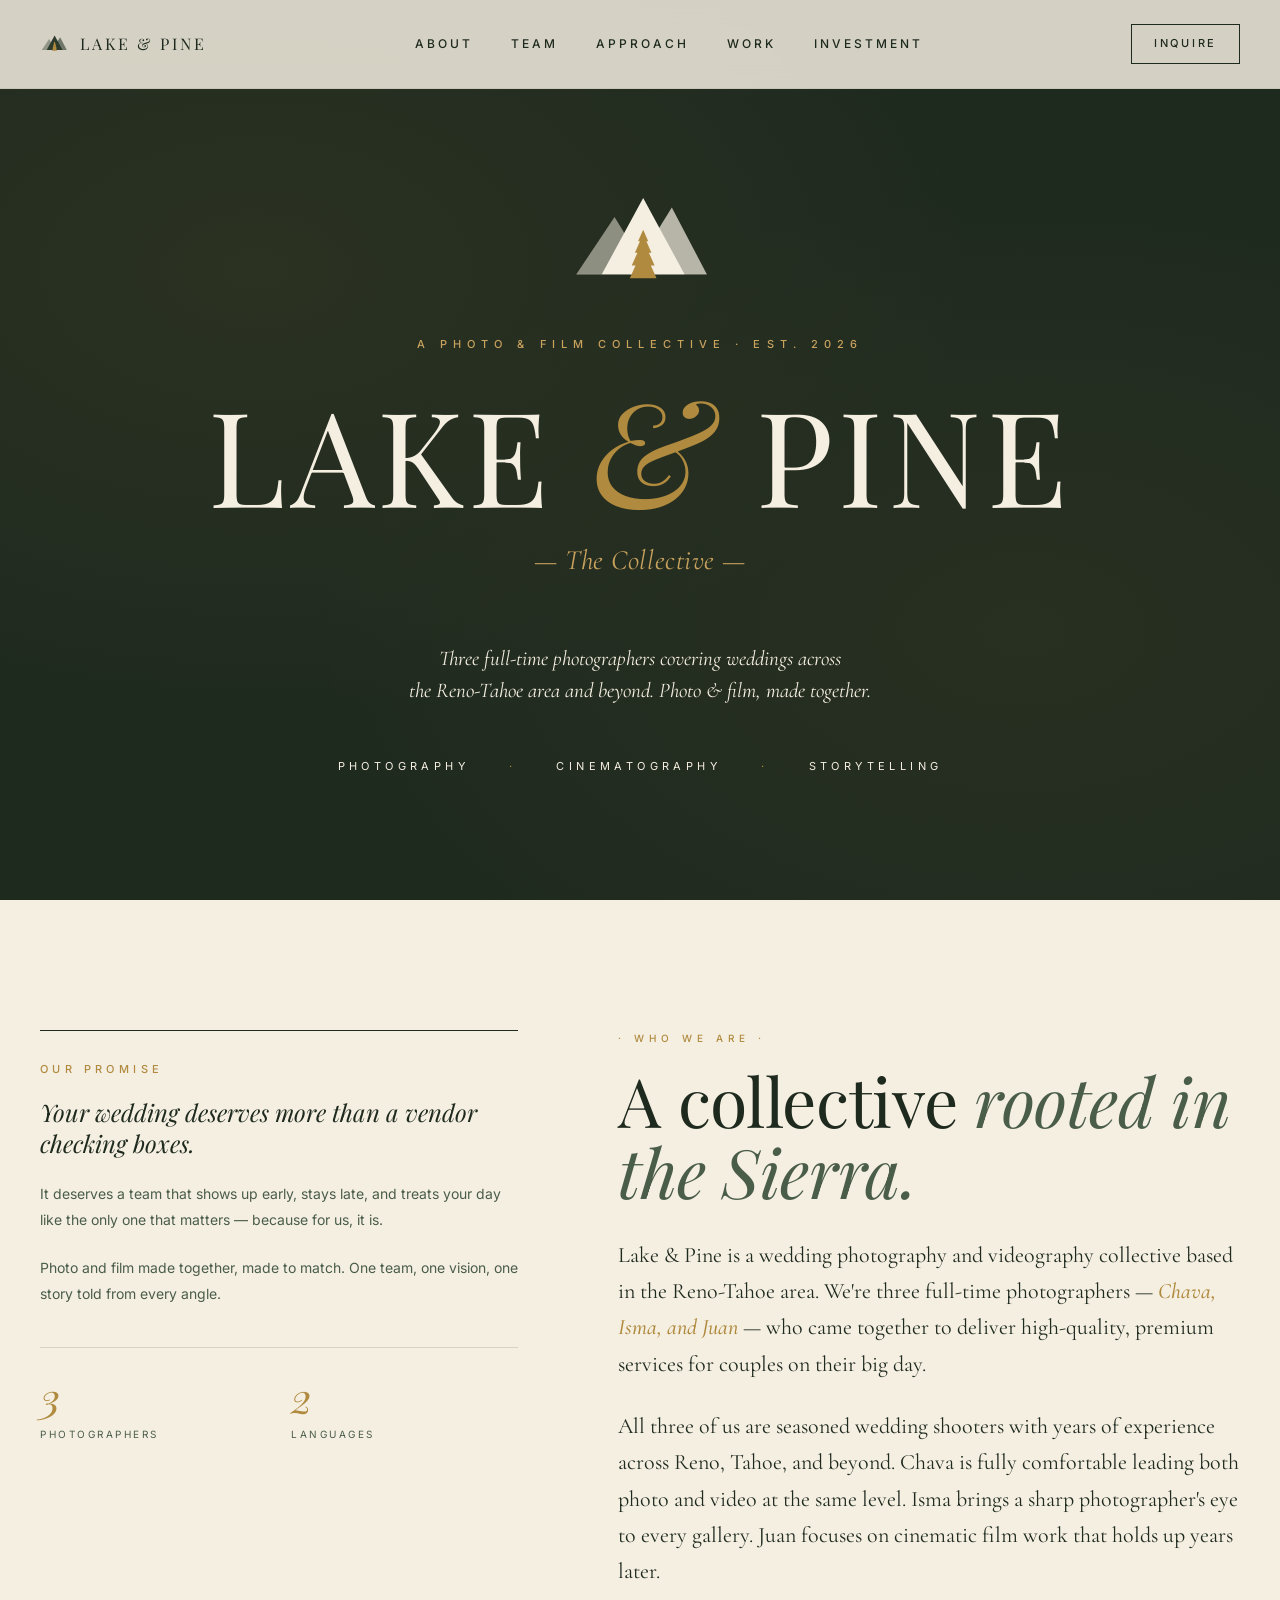
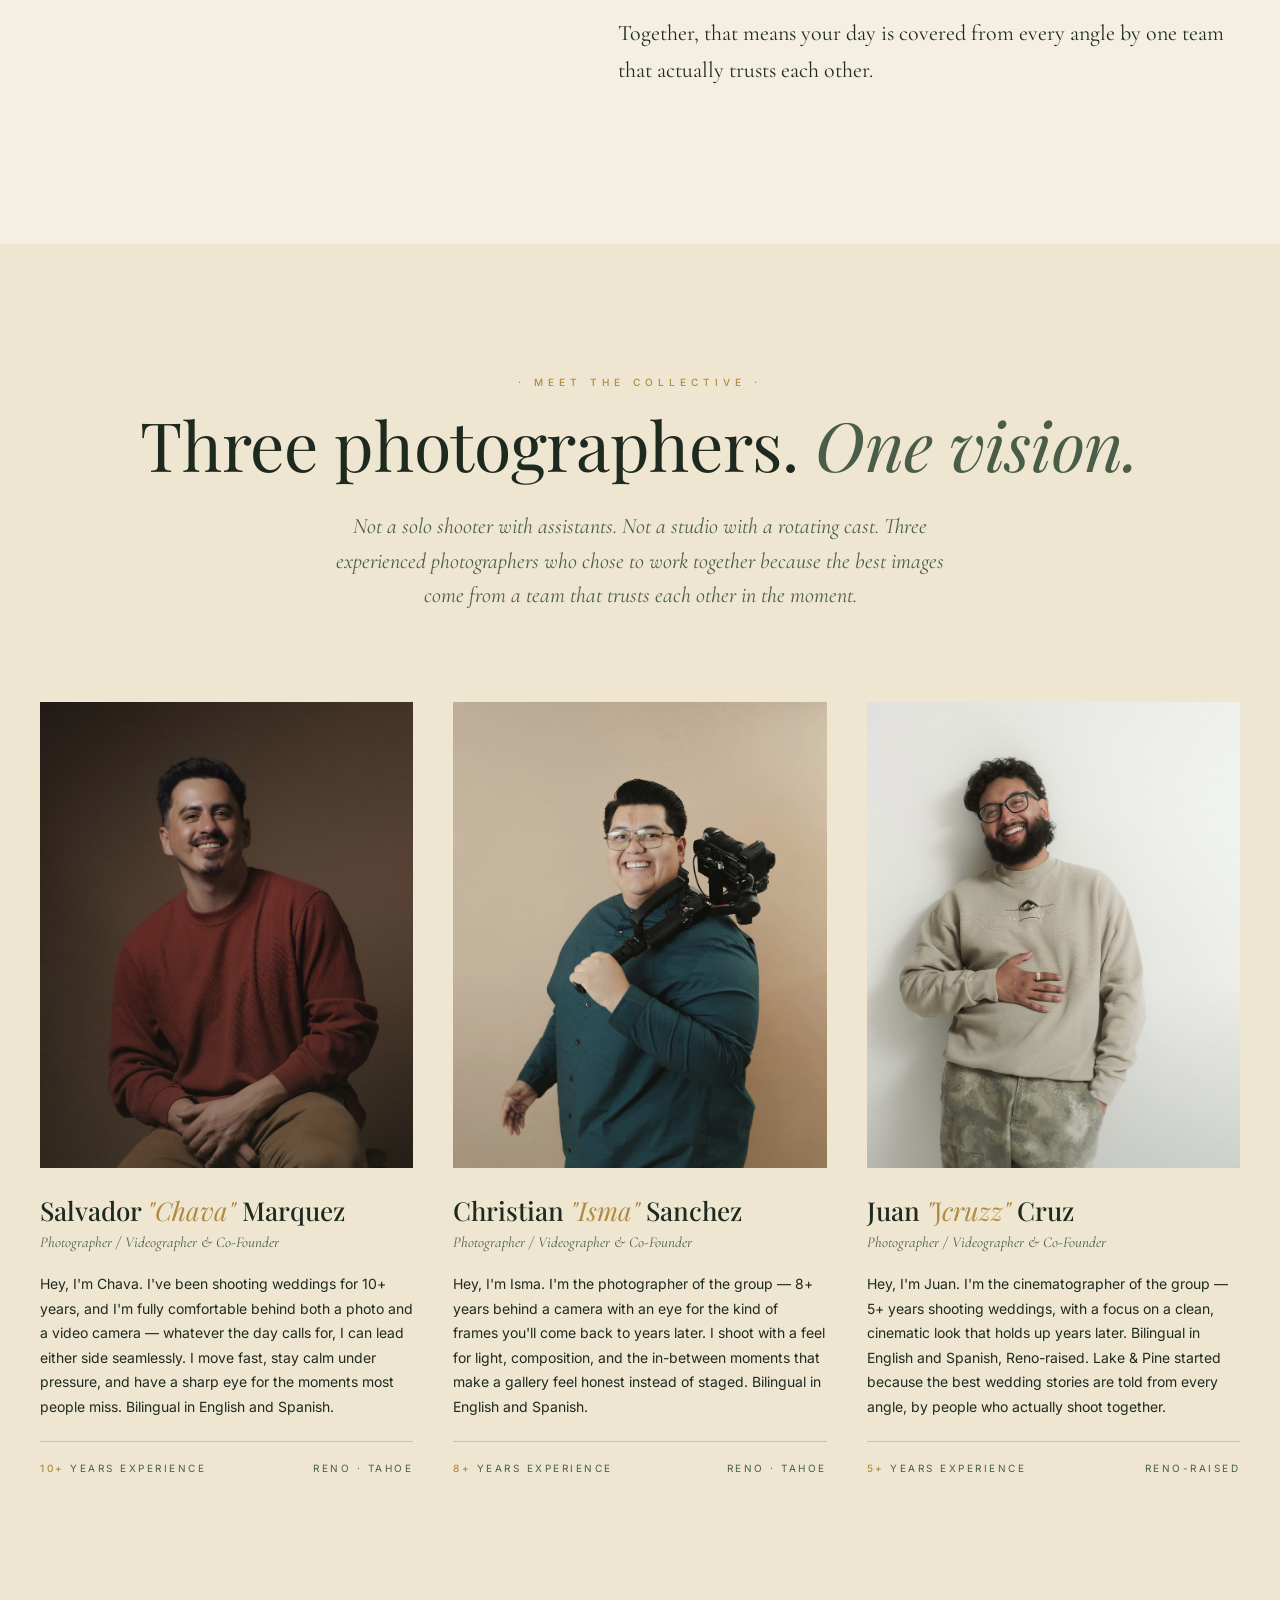
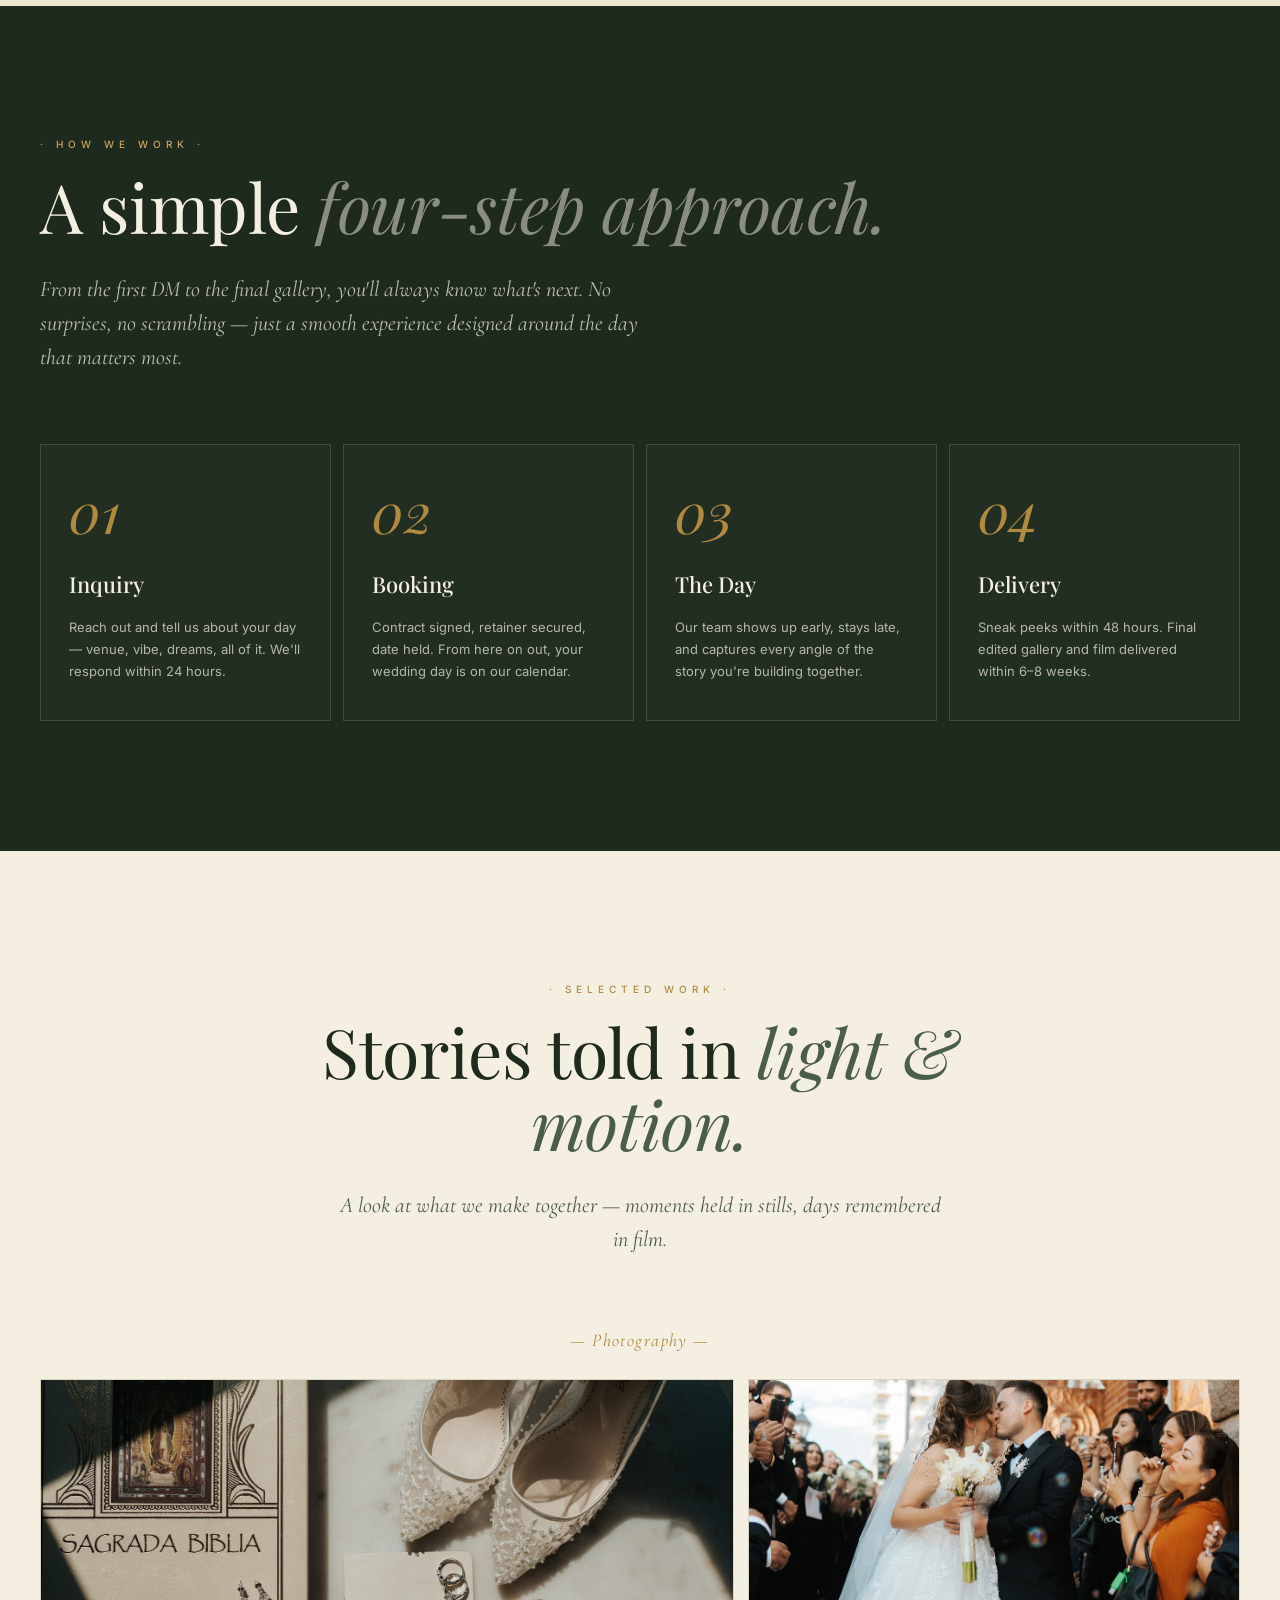
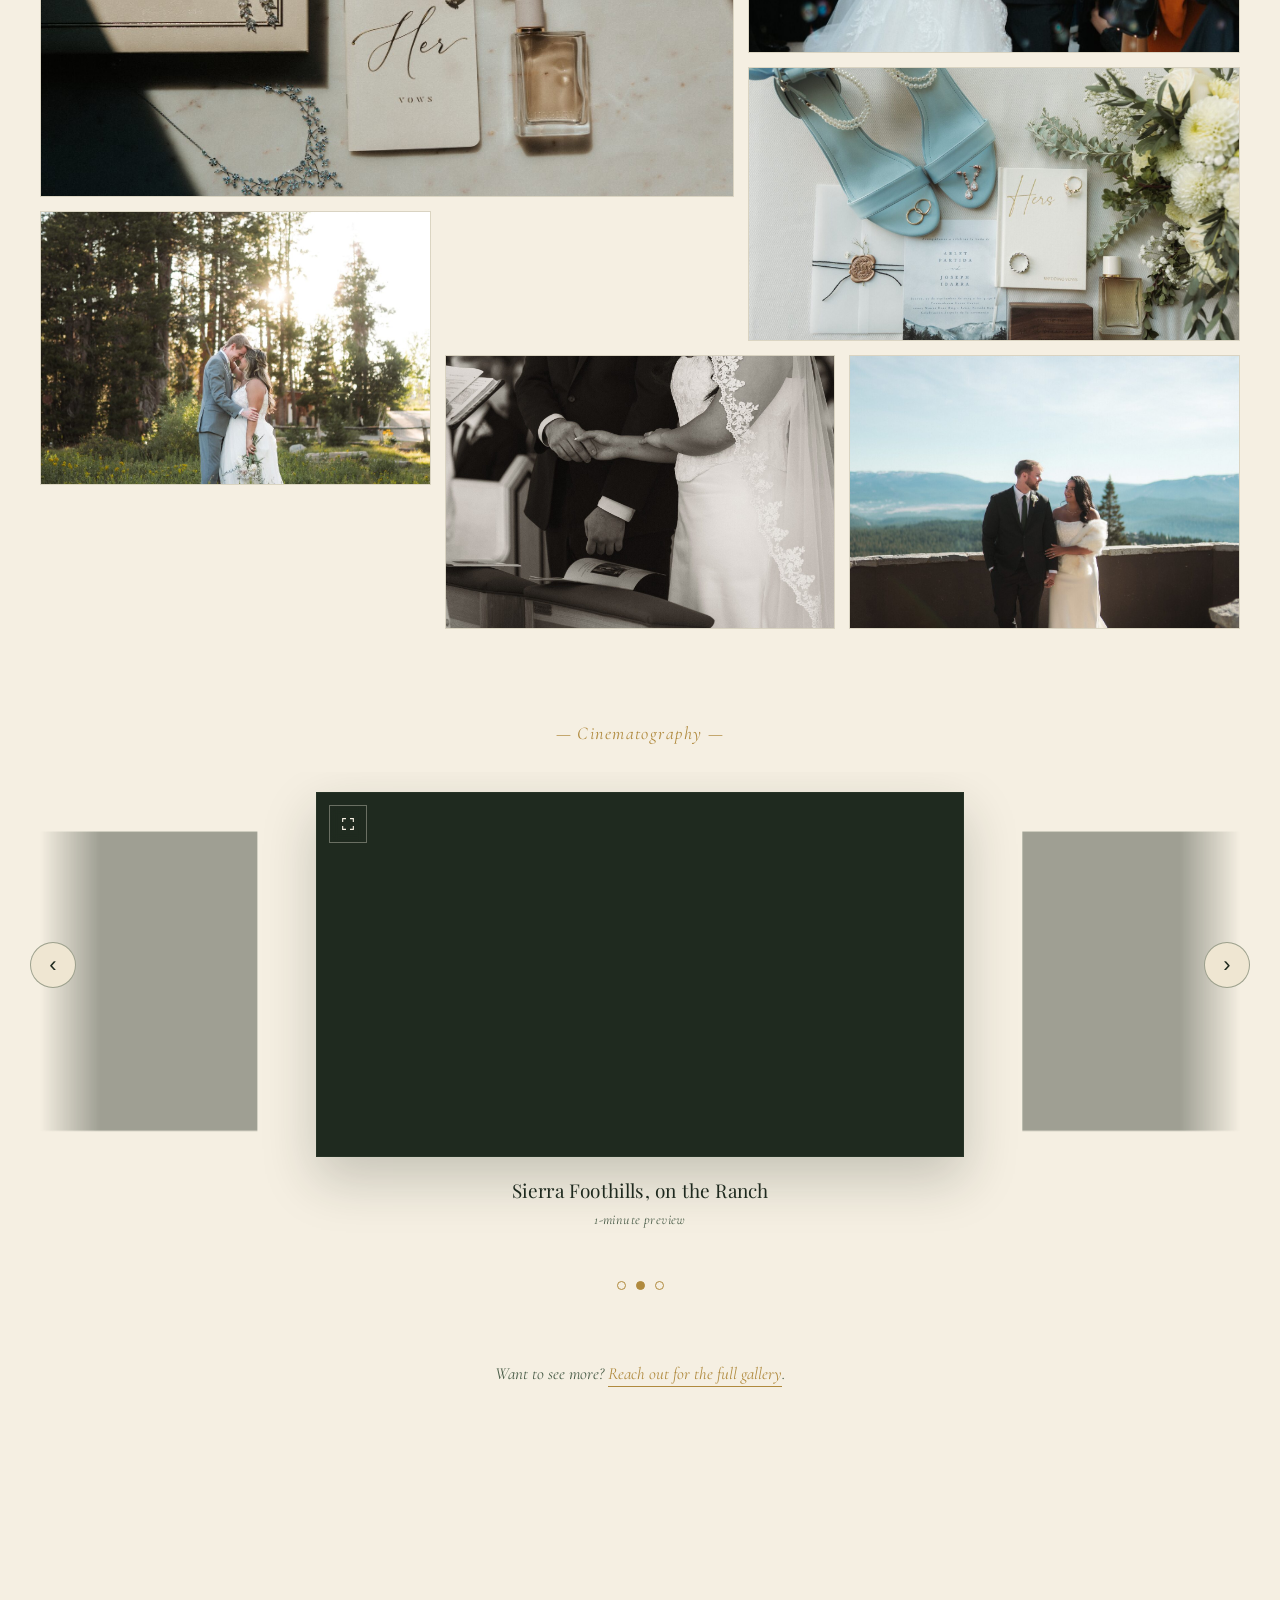
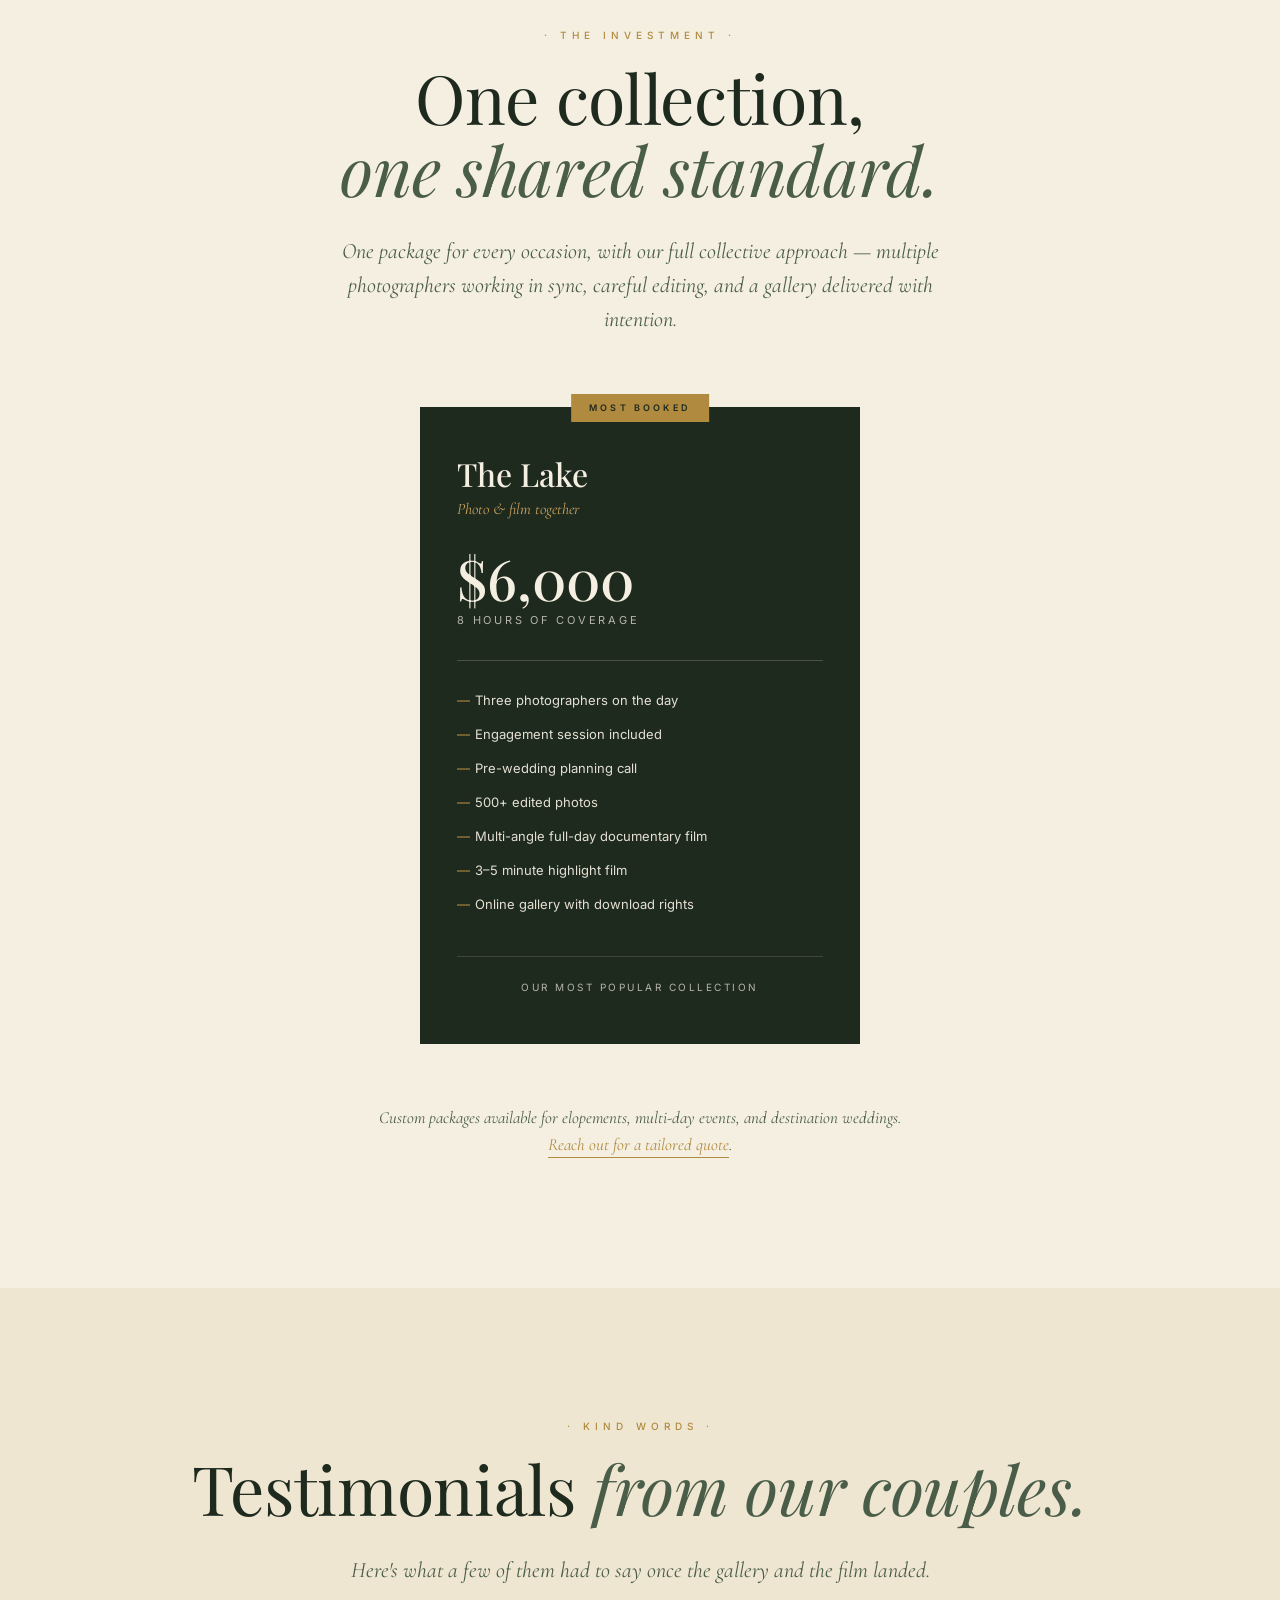
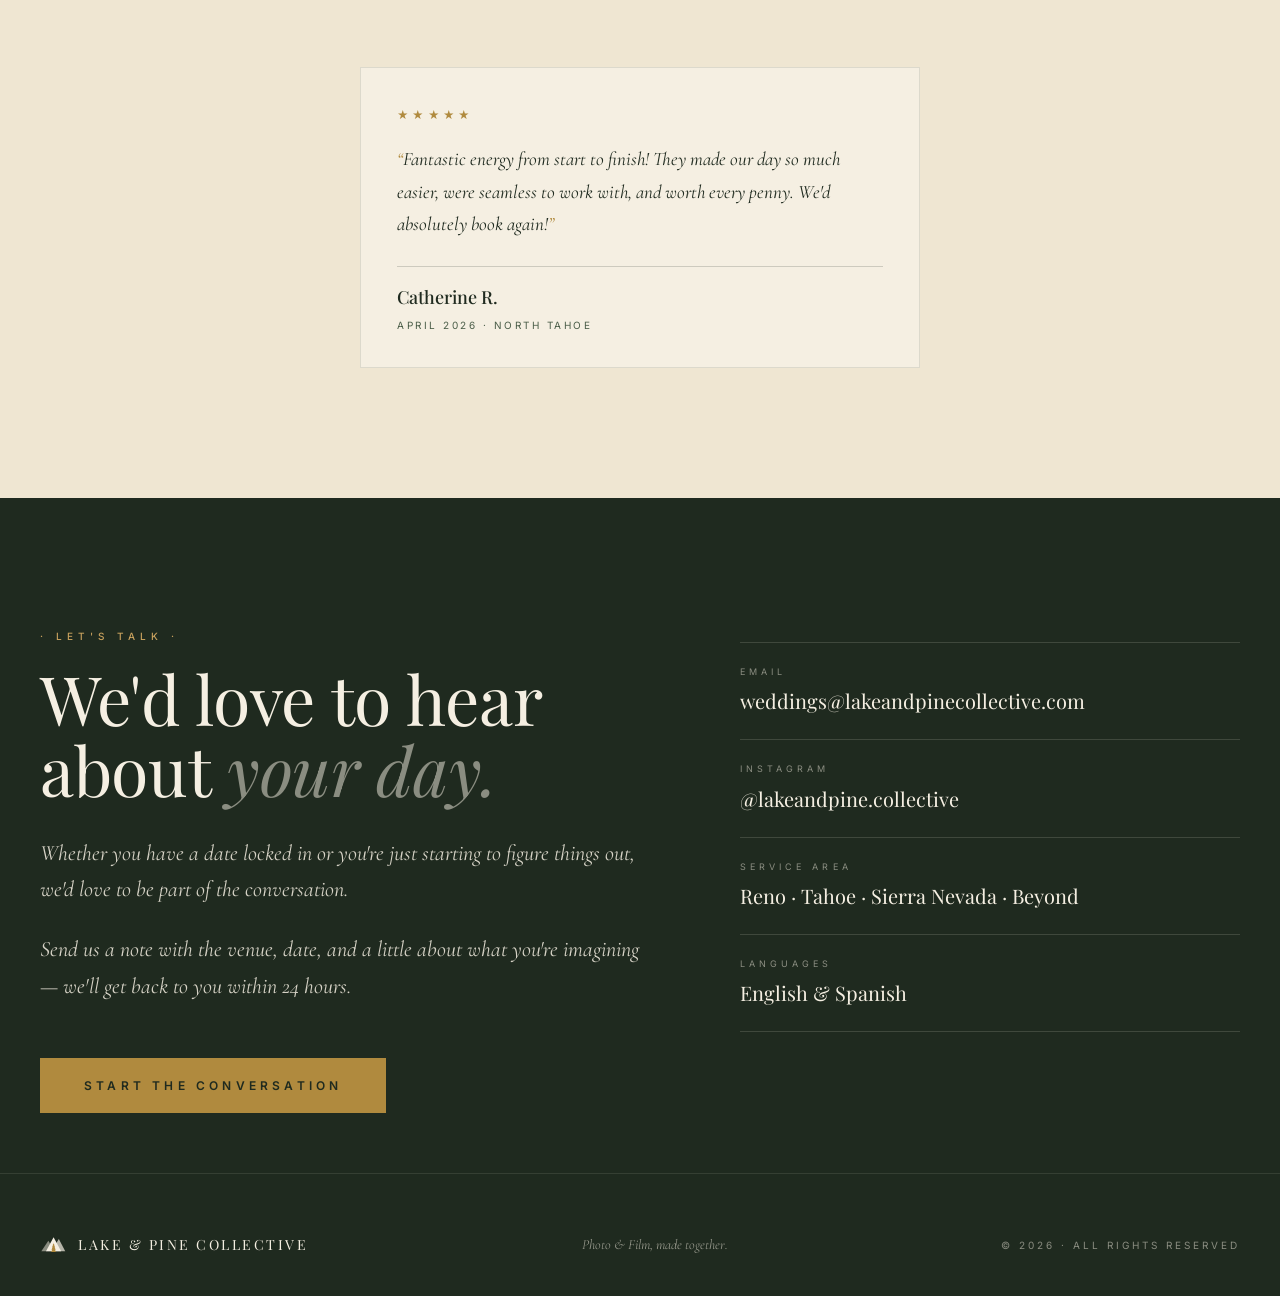
==== commit 3b514065: "update text" ====
--- a/web/public/index.html
+++ b/web/public/index.html
@@ -375,7 +375,7 @@
       <div class="section-eyebrow" style="text-align: center;">· The Investment ·</div>
       <h2 class="section-title">One collection, <br><span class="italic">one shared standard.</span></h2>
       <p class="section-intro" style="margin-left: auto; margin-right: auto; text-align: center;">
-        Every package includes our full collective approach — multiple photographers working in sync, careful editing, and a gallery delivered with intention.
+        One package for every occasion, with our full collective approach — multiple photographers working in sync, careful editing, and a gallery delivered with intention.
       </p>
     </div>
 
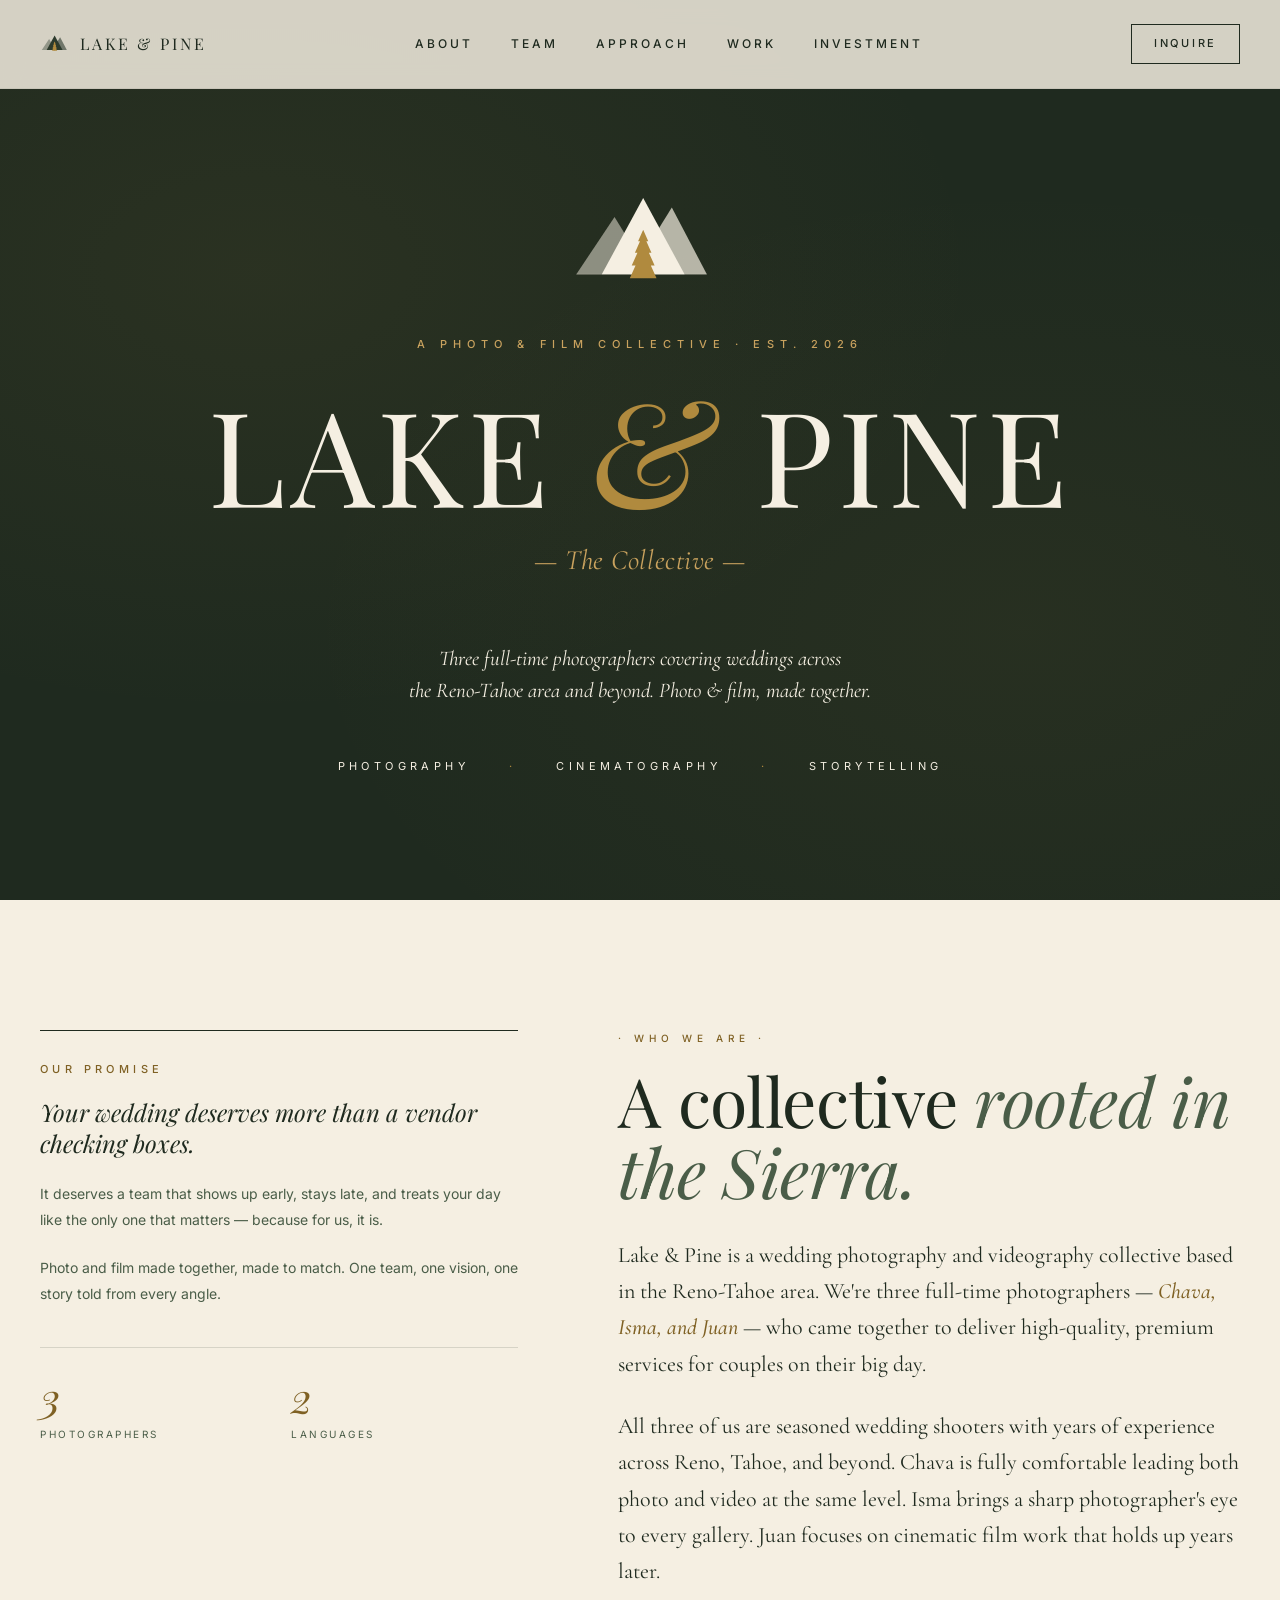
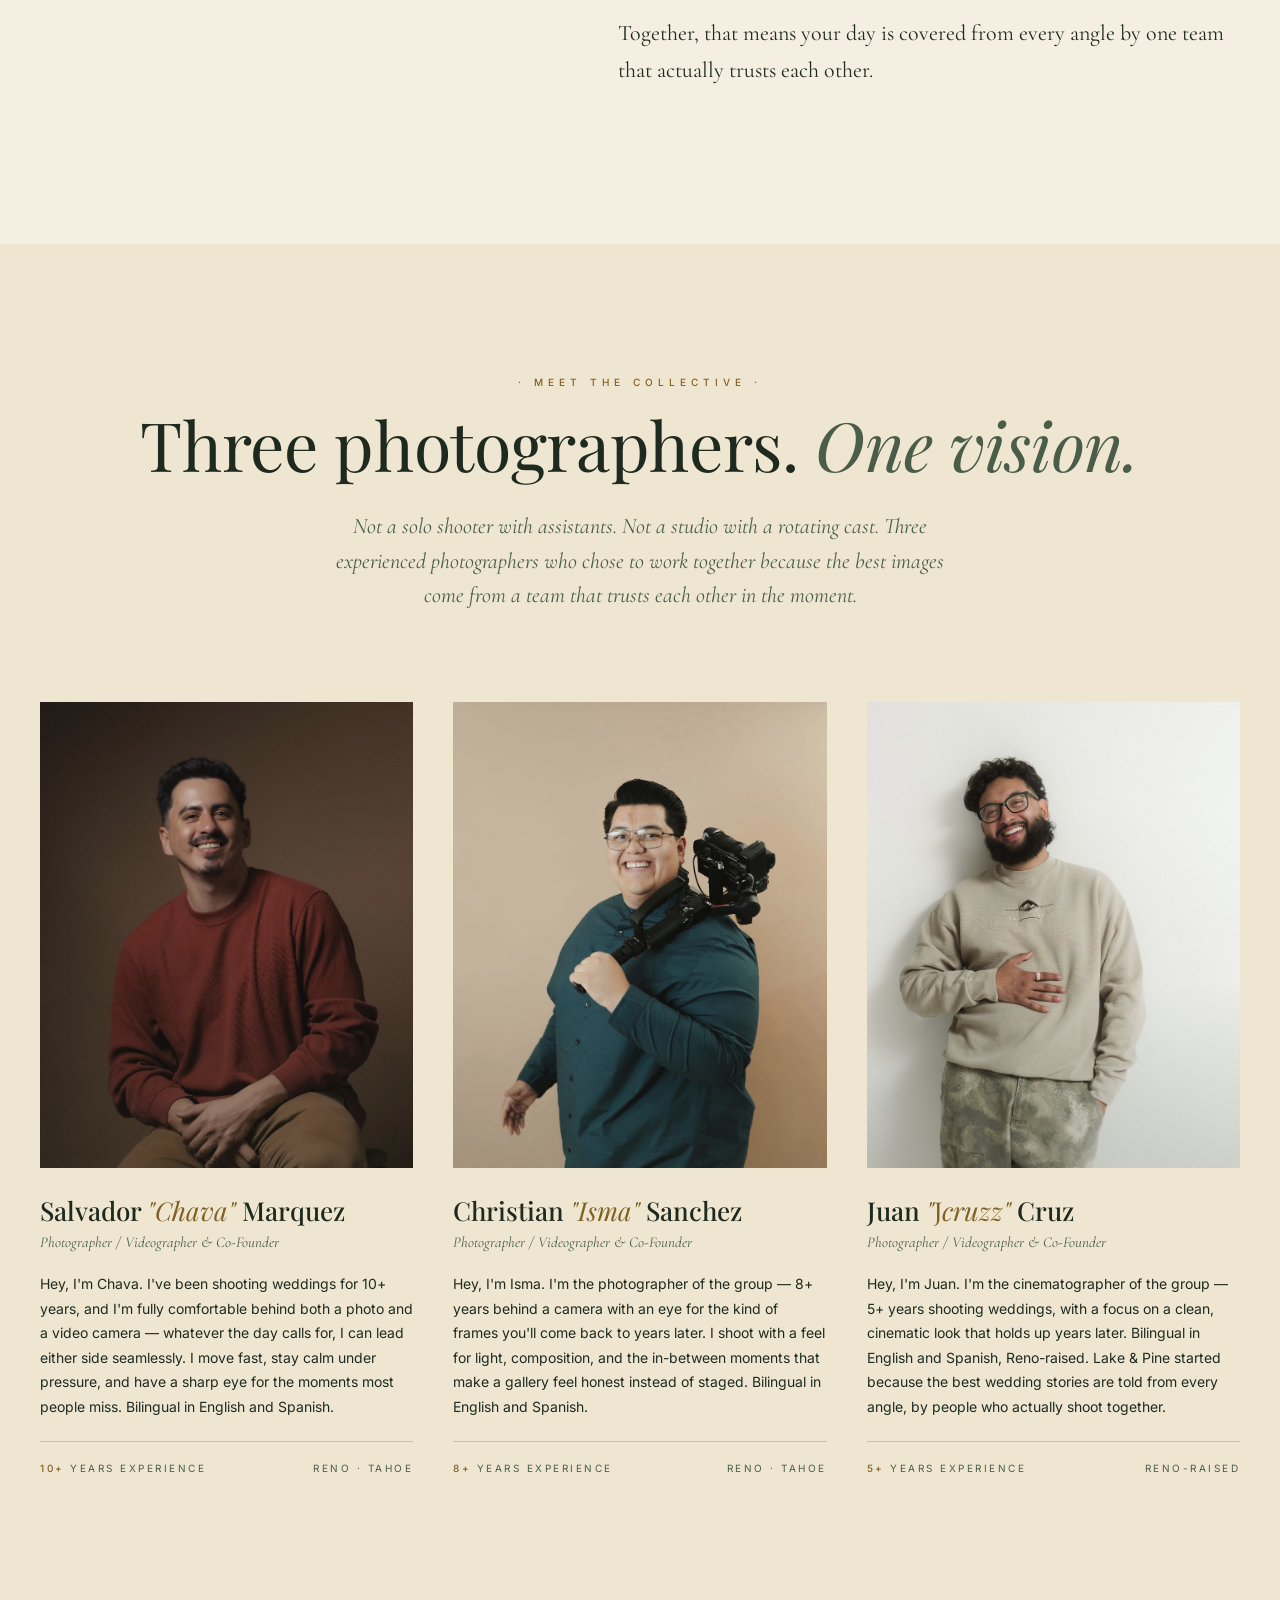
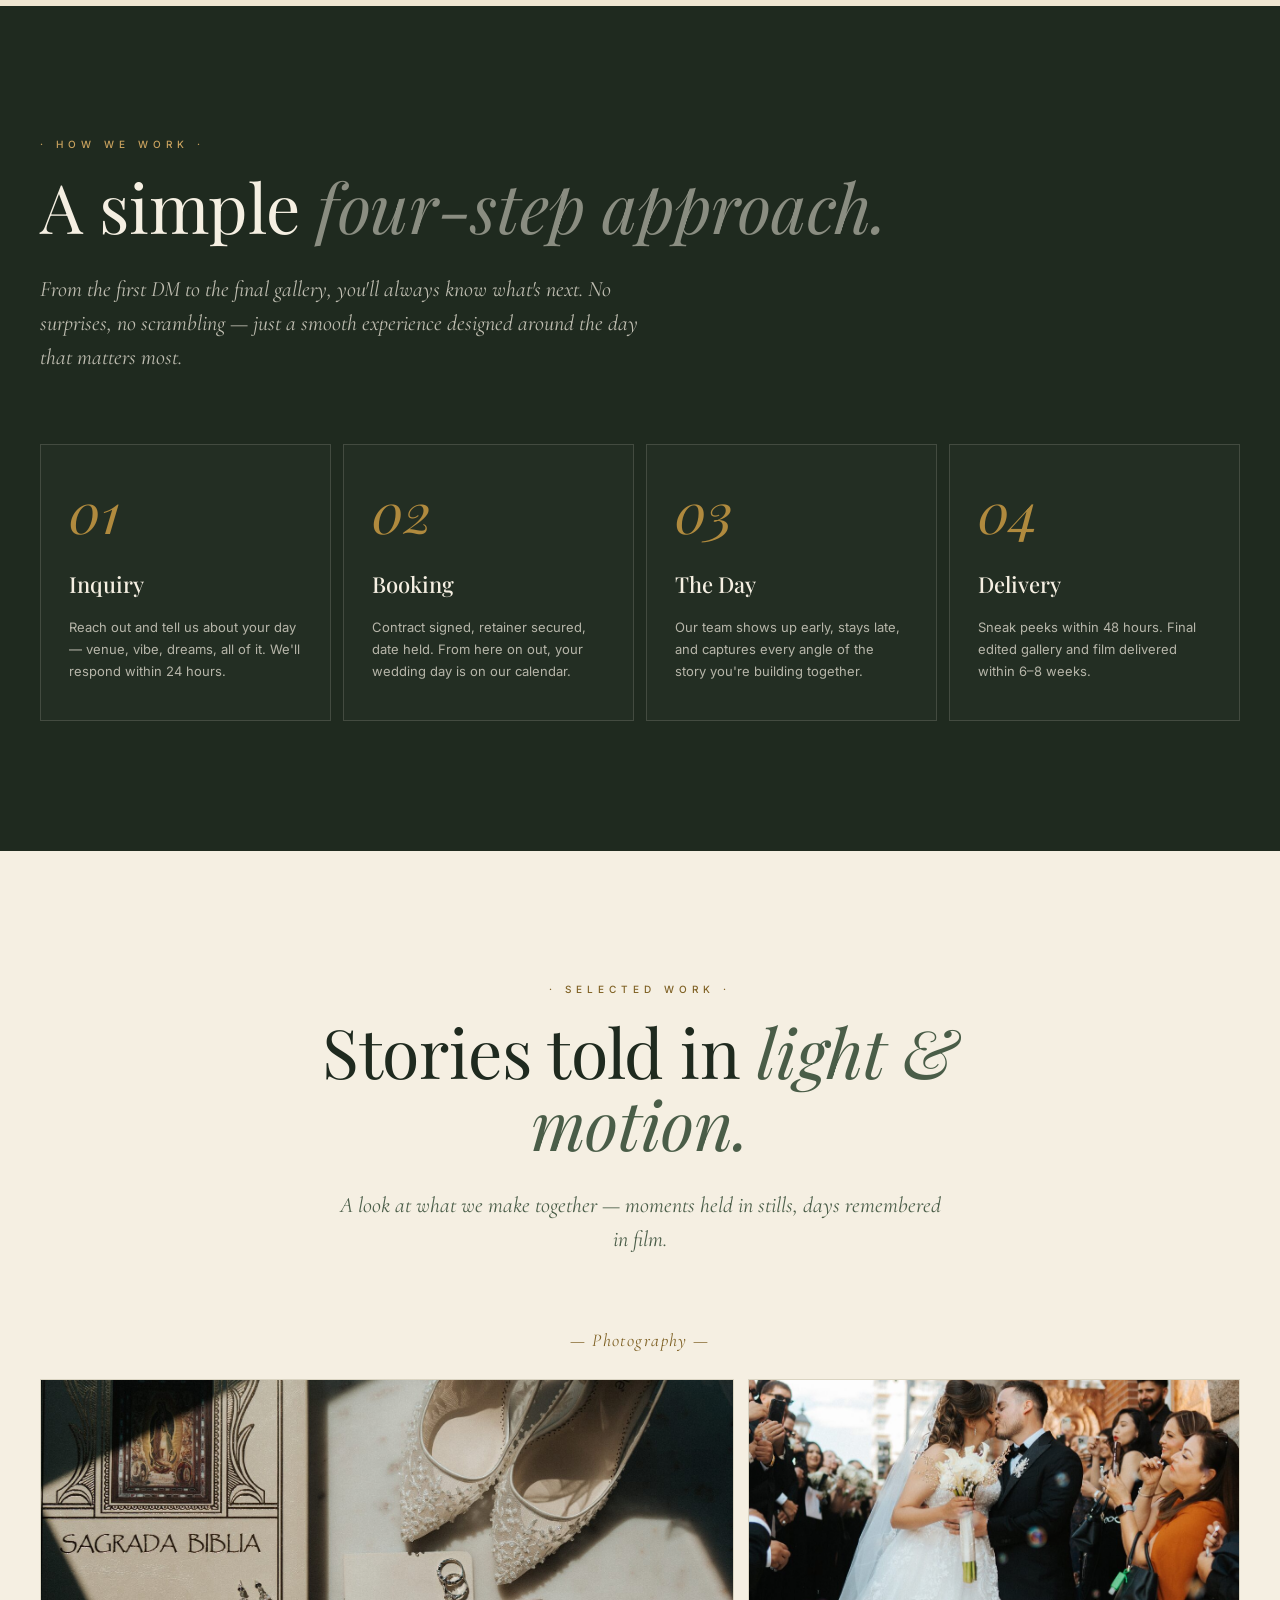
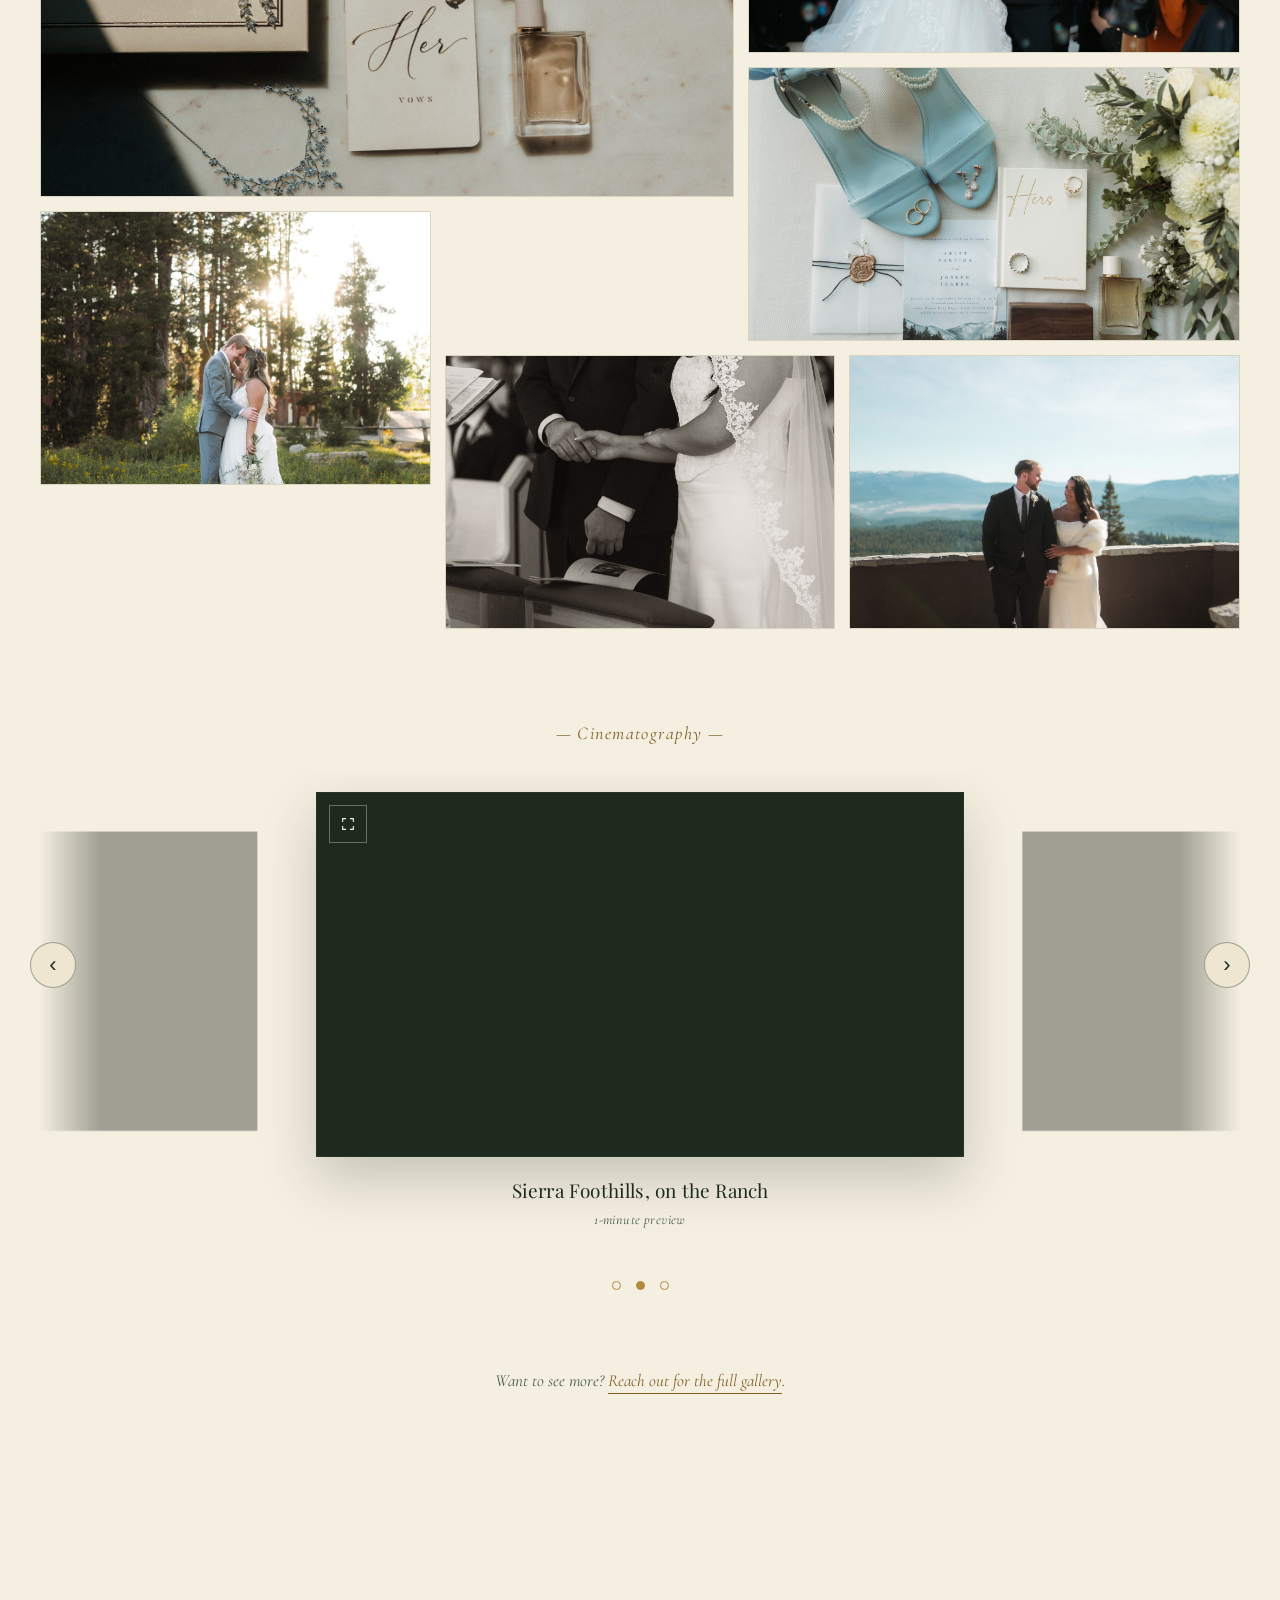
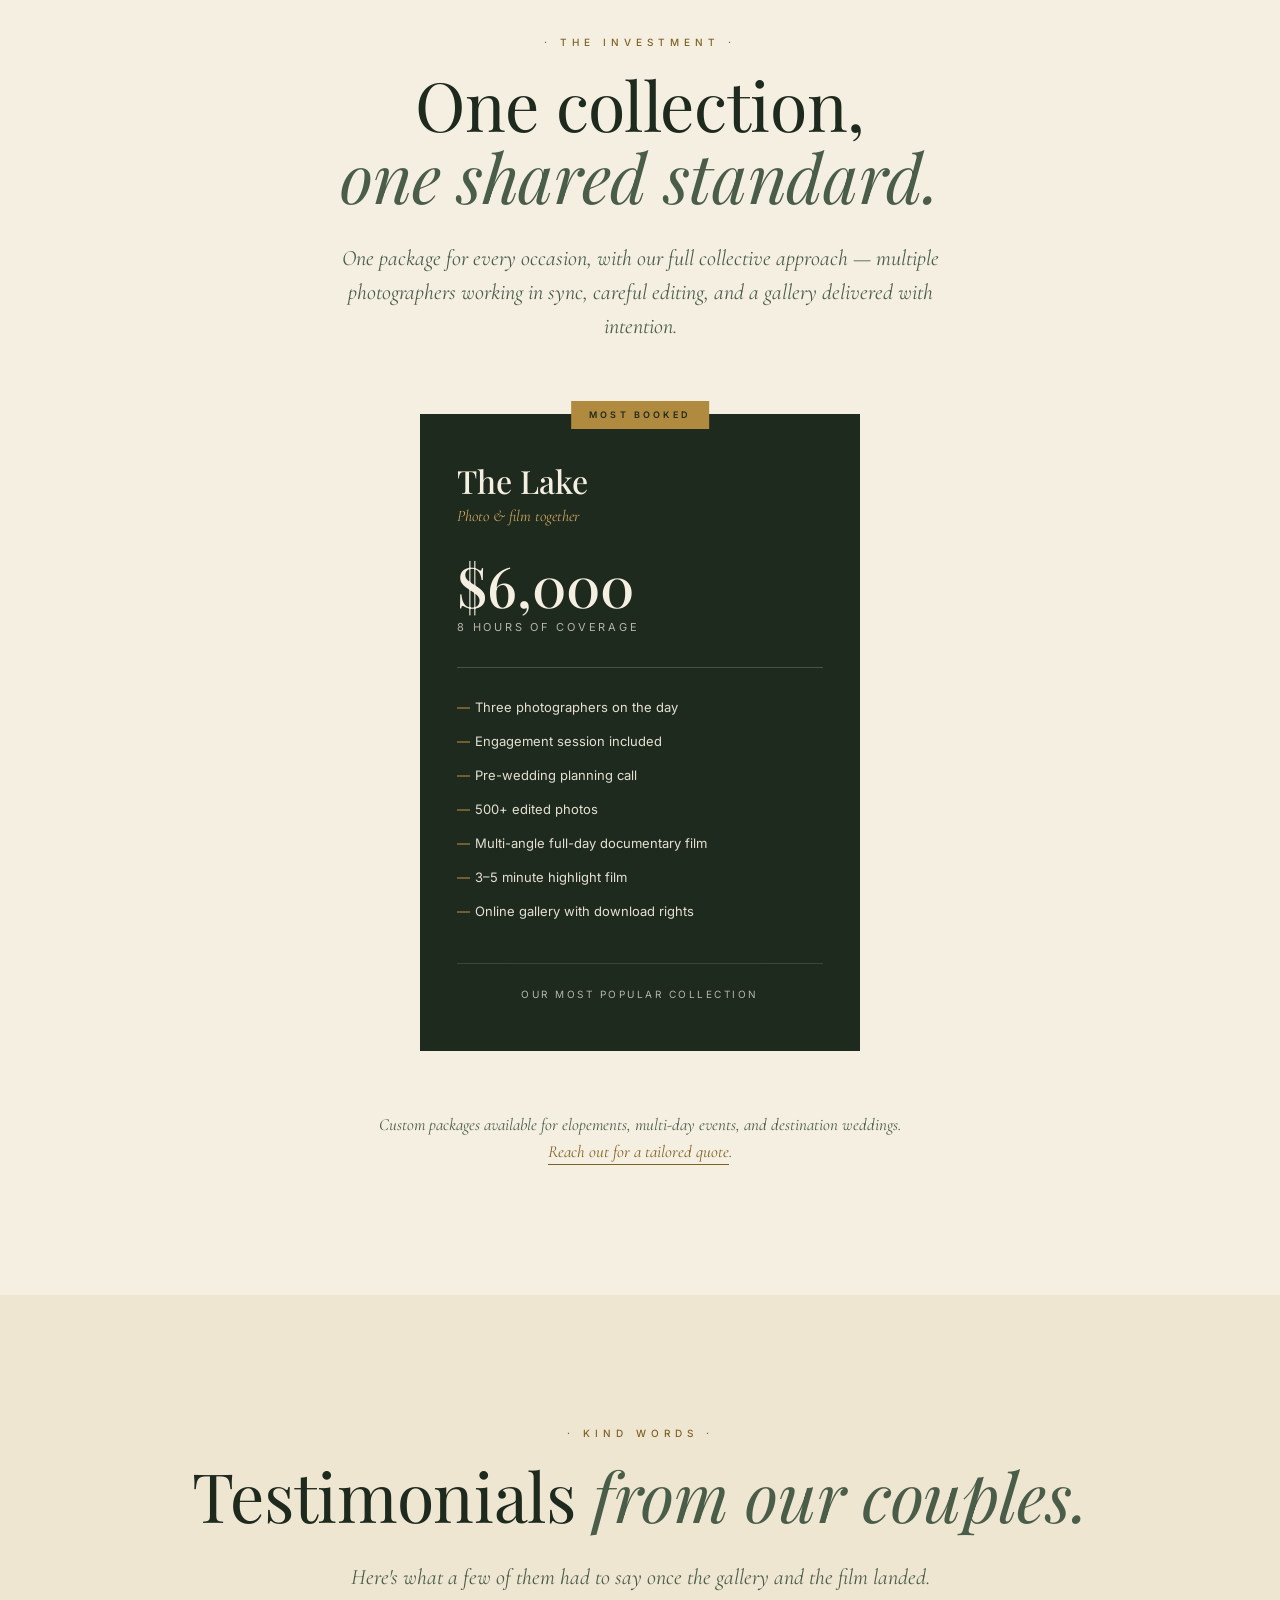
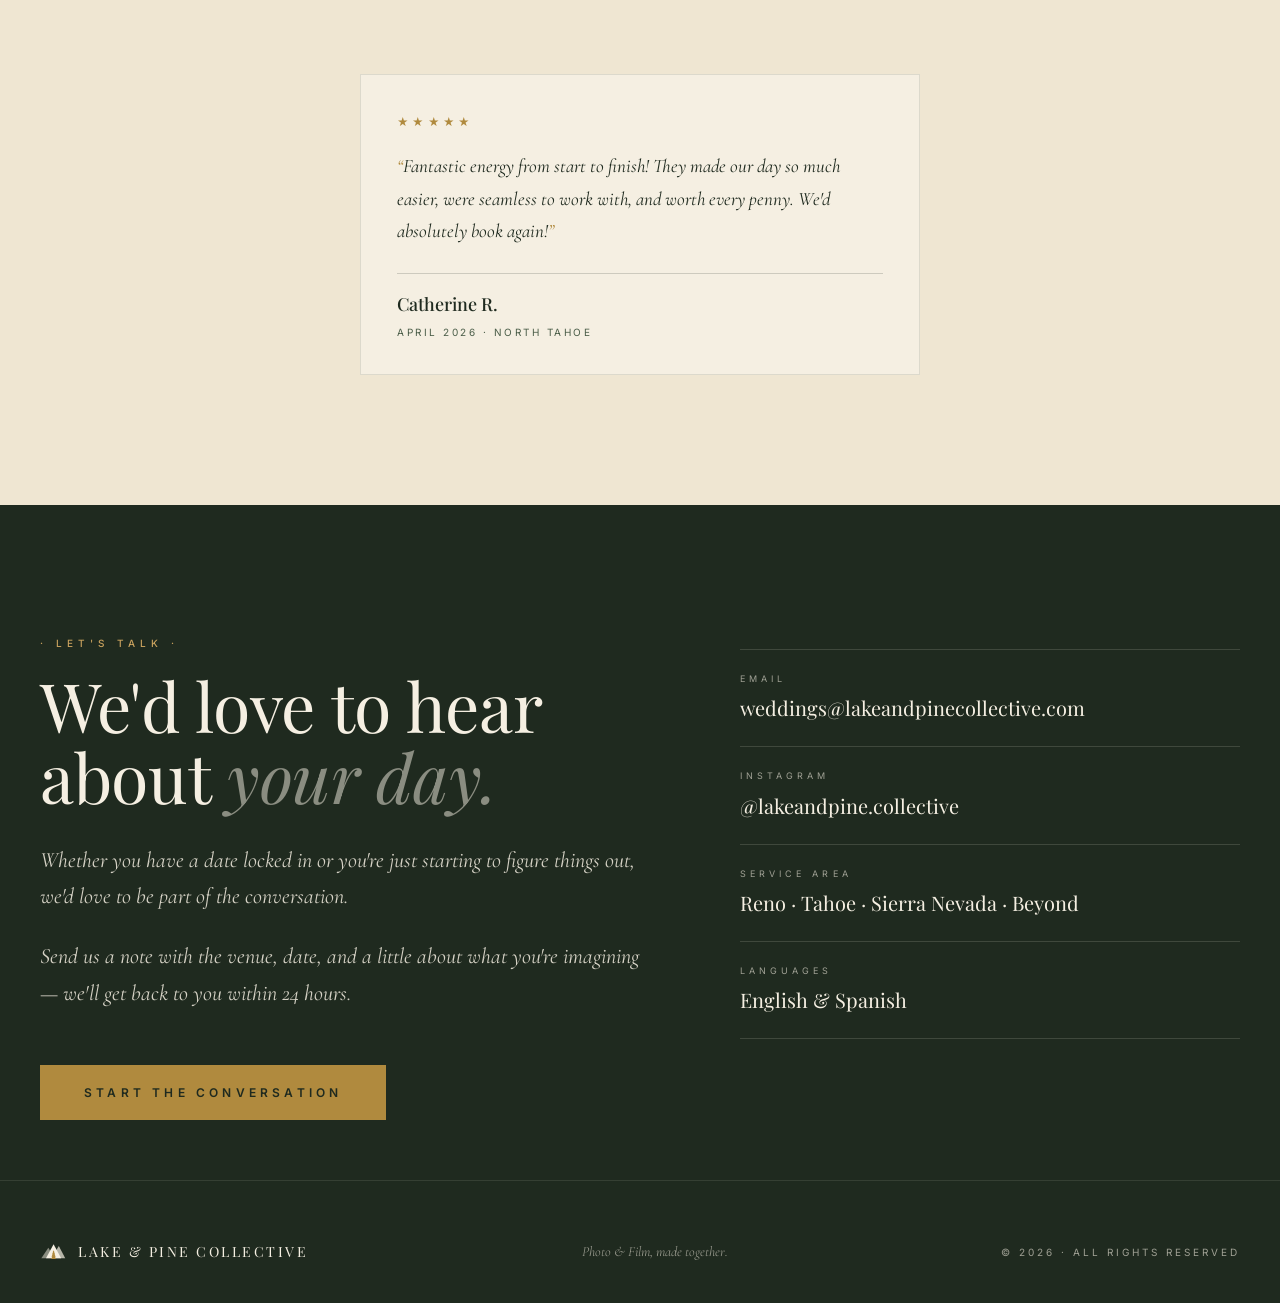
==== commit c0d020a8: "Update styling" ====
--- a/web/public/index.html
+++ b/web/public/index.html
@@ -91,7 +91,7 @@
 <nav id="nav">
   <div class="nav-inner">
     <a href="#top" class="nav-brand">
-      <svg viewBox="0 0 220 180" xmlns="http://www.w3.org/2000/svg">
+      <svg viewBox="0 0 220 180" xmlns="http://www.w3.org/2000/svg" aria-hidden="true">
         <path d="M 10 140 L 70 50 L 125 140 Z" fill="#2D3B2D" opacity="0.4"/>
         <path d="M 95 140 L 160 35 L 215 140 Z" fill="#2D3B2D" opacity="0.6"/>
         <path d="M 50 140 L 115 20 L 180 140 Z" fill="#2D3B2D"/>
@@ -122,7 +122,7 @@
 <section class="hero" id="top">
   <div class="hero-grid">
     <div class="hero-content">
-      <svg class="hero-mark" viewBox="0 0 220 180" xmlns="http://www.w3.org/2000/svg">
+      <svg class="hero-mark" viewBox="0 0 220 180" xmlns="http://www.w3.org/2000/svg" aria-hidden="true">
         <path d="M 10 140 L 70 50 L 125 140 Z" fill="#F5EFE2" opacity="0.5"/>
         <path d="M 95 140 L 160 35 L 215 140 Z" fill="#F5EFE2" opacity="0.7"/>
         <path d="M 50 140 L 115 20 L 180 140 Z" fill="#F5EFE2"/>
@@ -475,7 +475,7 @@
 <footer>
   <div class="footer-inner">
     <div class="footer-brand">
-      <svg viewBox="0 0 220 180" xmlns="http://www.w3.org/2000/svg">
+      <svg viewBox="0 0 220 180" xmlns="http://www.w3.org/2000/svg" aria-hidden="true">
         <path d="M 10 140 L 70 50 L 125 140 Z" fill="#F5EFE2" opacity="0.5"/>
         <path d="M 95 140 L 160 35 L 215 140 Z" fill="#F5EFE2" opacity="0.7"/>
         <path d="M 50 140 L 115 20 L 180 140 Z" fill="#F5EFE2"/>
--- a/web/public/styles.css
+++ b/web/public/styles.css
@@ -8,6 +8,11 @@
   --sage: #8B9D7E;
   --gold: #B08A3E;
   --gold-soft: #C9A25E;
+  /* Gold for text on the cream grounds. --gold is 2.8:1 on --cream and 2.6:1 on
+     --cream-warm, short of WCAG AA's 4.5:1 and flagged by every automated checker;
+     this clears it on both (5.0 / 4.7). --gold stays for fills, rules, borders, the
+     logo, and anything on the dark sections, where it already passes. */
+  --gold-text: #7F6124;
   --ink: #1A1F1A;
 }
 
@@ -43,7 +48,7 @@
   font-size: 11px;
   letter-spacing: 0.4em;
   text-transform: uppercase;
-  color: var(--gold);
+  color: var(--gold-text);
   font-weight: 500;
 }
 .divider {
@@ -90,7 +95,7 @@
   transition: width 0.3s ease;
 }
 .nav-links a:hover::after { width: 100%; }
-.nav-links a:hover { color: var(--gold); }
+.nav-links a:hover { color: var(--gold-text); }
 .nav-cta {
   padding: 10px 22px; border: 1px solid var(--forest-deep);
   font-size: 11px; letter-spacing: 0.25em; text-transform: uppercase;
@@ -241,7 +246,7 @@
 section { padding: 130px 0; position: relative; }
 .section-eyebrow {
   font-size: 10px; letter-spacing: 0.5em; text-transform: uppercase;
-  color: var(--gold); font-weight: 500; margin-bottom: 18px;
+  color: var(--gold-text); font-weight: 500; margin-bottom: 18px;
 }
 .section-title {
   font-family: 'Playfair Display', serif;
@@ -298,7 +303,7 @@
 .stat-num {
   font-family: 'Playfair Display', serif;
   font-style: italic; font-weight: 400;
-  font-size: 42px; color: var(--gold);
+  font-size: 42px; color: var(--gold-text);
   line-height: 1;
 }
 .stat-label {
@@ -313,7 +318,7 @@
   margin-bottom: 26px;
 }
 .about-narrative p strong {
-  font-style: italic; font-weight: 500; color: var(--gold);
+  font-style: italic; font-weight: 500; color: var(--gold-text);
 }
 /* dropcap removed for cleaner reading */
 @media (max-width: 900px) {
@@ -361,7 +366,7 @@
   margin-bottom: 4px;
 }
 .team-name .nick {
-  font-style: italic; color: var(--gold); font-weight: 400;
+  font-style: italic; color: var(--gold-text); font-weight: 400;
 }
 .team-name .nick-j {
   font-style: normal;
@@ -385,7 +390,7 @@
   font-size: 10px; letter-spacing: 0.25em;
   text-transform: uppercase; color: var(--forest-soft);
 }
-.team-meta strong { color: var(--gold); font-weight: 500; }
+.team-meta strong { color: var(--gold-text); font-weight: 500; }
 @media (max-width: 900px) {
   .team-grid { grid-template-columns: 1fr; gap: 50px; max-width: 480px; margin: 0 auto; }
 }
@@ -444,7 +449,7 @@
   font-family: 'Cormorant Garamond', serif;
   font-style: italic;
   font-size: 18px;
-  color: var(--gold);
+  color: var(--gold-text);
   letter-spacing: 0.08em;
   text-align: center;
   margin-bottom: 24px;
@@ -631,20 +636,32 @@
 .film-dots {
   display: flex;
   justify-content: center;
-  gap: 10px;
-  margin-top: 26px;
-}
+  margin-top: 18px;
+}
+/* The button is a 24px hit area (WCAG 2.2's minimum target size) with the 9px dot
+   drawn inside it. Buttons sit edge to edge, so the dots land 24px apart, centre to
+   centre — the old 9px buttons with a 10px gap were 19px, too small and too close to
+   tap reliably. margin-top dropped by the 7.5px the taller box adds above the dot. */
 .film-dot {
+  width: 24px;
+  height: 24px;
+  display: grid;
+  place-items: center;
+  border: 0;
+  background: transparent;
+  padding: 0;
+  cursor: pointer;
+}
+.film-dot::before {
+  content: '';
+  box-sizing: border-box; /* the global `*` reset doesn't reach pseudo-elements */
   width: 9px;
   height: 9px;
   border-radius: 50%;
   border: 1px solid var(--gold);
-  background: transparent;
-  padding: 0;
-  cursor: pointer;
   transition: background 0.3s ease;
 }
-.film-dot.is-active { background: var(--gold); }
+.film-dot.is-active::before { background: var(--gold); }
 
 /* Expand-to-lightbox control. Shown only on the focused film — the peeking
    neighbours aren't playable, so an expand affordance there would be a dead end.
@@ -941,7 +958,7 @@
   font-style: italic; font-size: 17px;
   color: var(--forest-soft);
 }
-.pricing-note a { color: var(--gold); text-decoration: none; border-bottom: 1px solid var(--gold); padding-bottom: 2px; }
+.pricing-note a { color: var(--gold-text); text-decoration: none; border-bottom: 1px solid currentColor; padding-bottom: 2px; }
 @media (max-width: 900px) {
   .packages { grid-template-columns: 1fr; gap: 30px; max-width: 440px; margin: 40px auto 0; }
   .package.featured { transform: none; }
@@ -991,7 +1008,7 @@
 .contact-row:first-child { border-top: 1px solid rgba(245, 239, 226, 0.15); }
 .contact-label {
   font-size: 9px; letter-spacing: 0.45em;
-  text-transform: uppercase; color: var(--cream); opacity: 0.5;
+  text-transform: uppercase; color: var(--cream); opacity: 0.6; /* 0.5 was 4.4:1, just under AA */
   display: block; margin-bottom: 6px;
 }
 .contact-value {
@@ -1103,7 +1120,7 @@
 .footer-brand svg { width: 26px; height: 21px; }
 .footer-meta {
   font-size: 10px; letter-spacing: 0.3em;
-  text-transform: uppercase; color: var(--cream); opacity: 0.5;
+  text-transform: uppercase; color: var(--cream); opacity: 0.6; /* 0.5 was 4.4:1, just under AA */
 }
 .footer-tag {
   font-family: 'Cormorant Garamond', serif;
@@ -1135,7 +1152,7 @@
   color: var(--forest-soft); text-decoration: none; font-weight: 500;
   transition: color 0.2s ease;
 }
-.page-bar-back:hover { color: var(--gold); }
+.page-bar-back:hover { color: var(--gold-text); }
 /* Scoped to this page so the homepage is untouched. Without it the success state is
    short enough that the cream body shows below the dark footer. */
 .page-reviews { display: flex; flex-direction: column; min-height: 100vh; }
@@ -1164,7 +1181,7 @@
 }
 .optional {
   letter-spacing: 0.18em;
-  color: var(--forest-soft); opacity: 0.65;
+  color: var(--forest-soft); /* no opacity: at 0.65 it fell to 2.8:1 on the form's cream-warm */
   font-weight: 400;
 }
 .review-form input[type="text"],
@@ -1296,7 +1313,7 @@
 }
 .required-tag {
   letter-spacing: 0.18em;
-  color: var(--gold); opacity: 0.9;
+  color: var(--gold-text);
   font-weight: 500;
 }
 /* Outranks `.review-form .star` (0,2,0) at (0,3,0), so the unfilled stars carry the
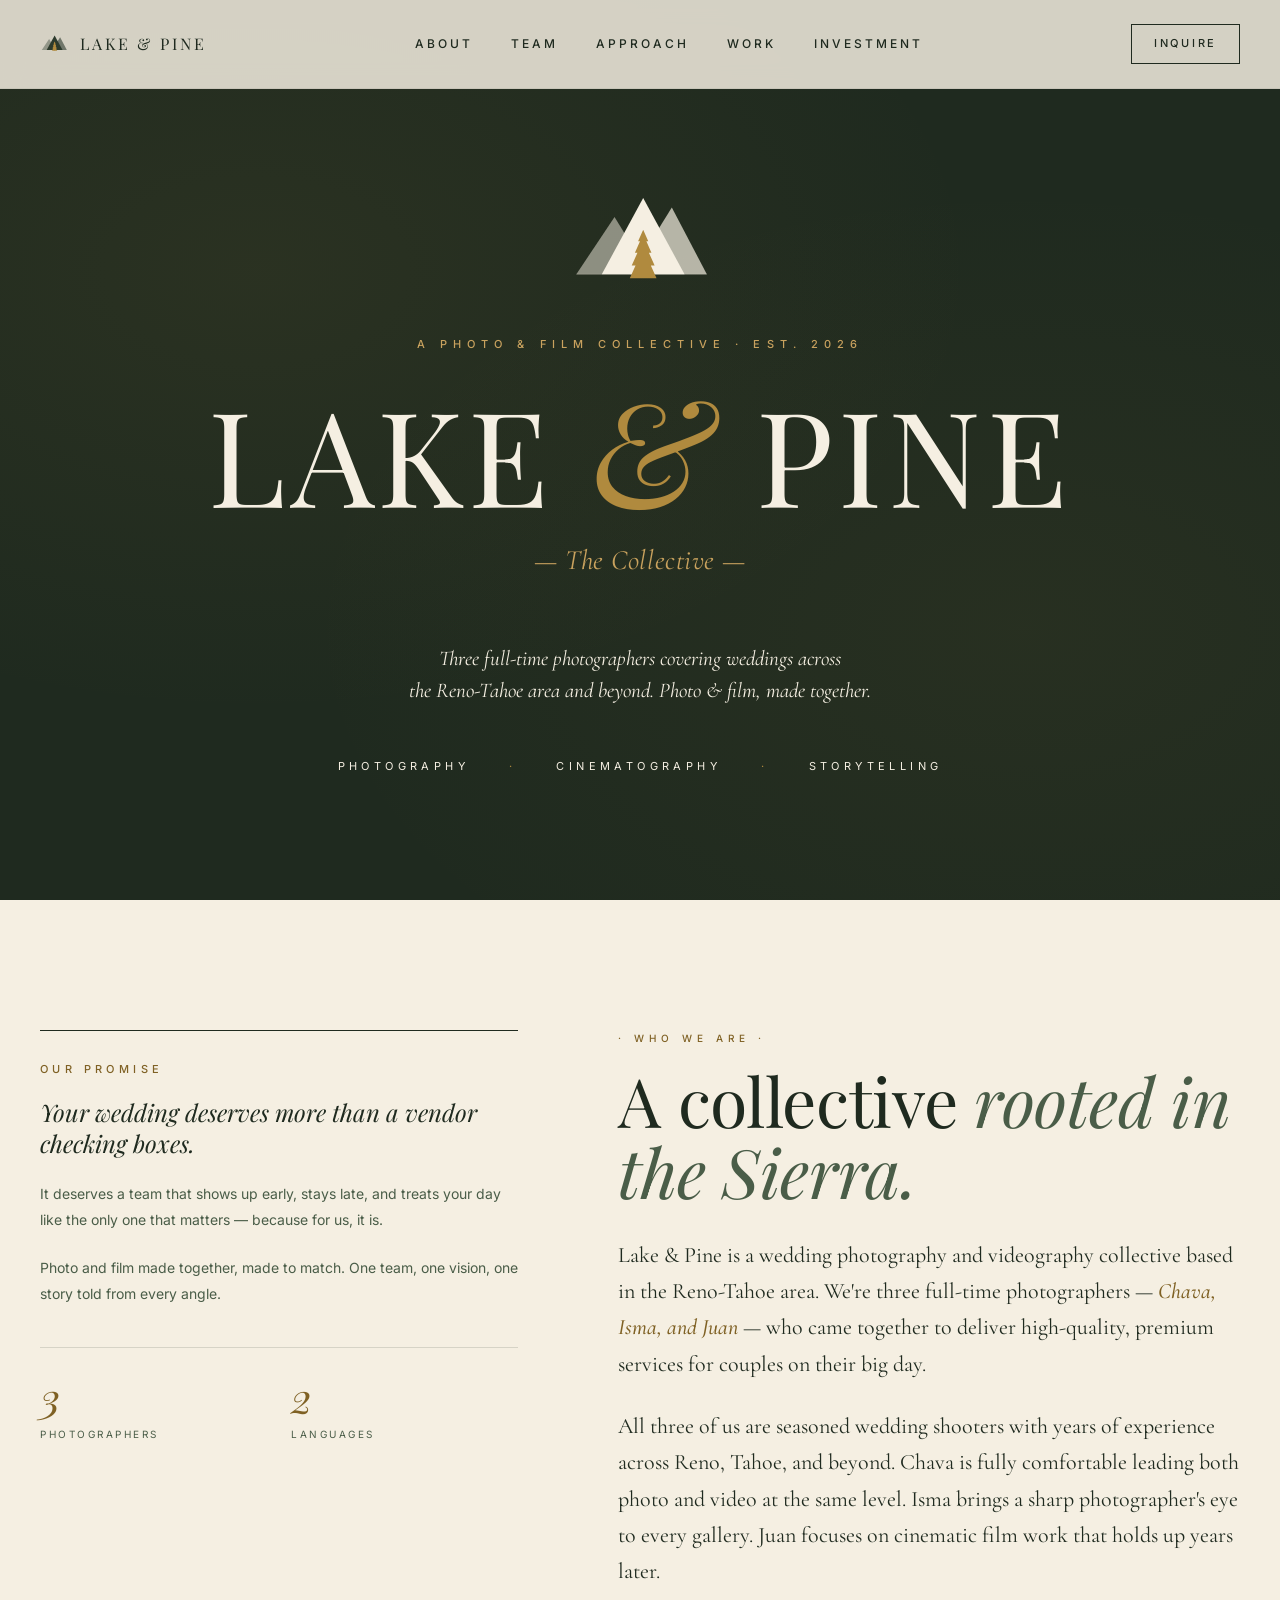
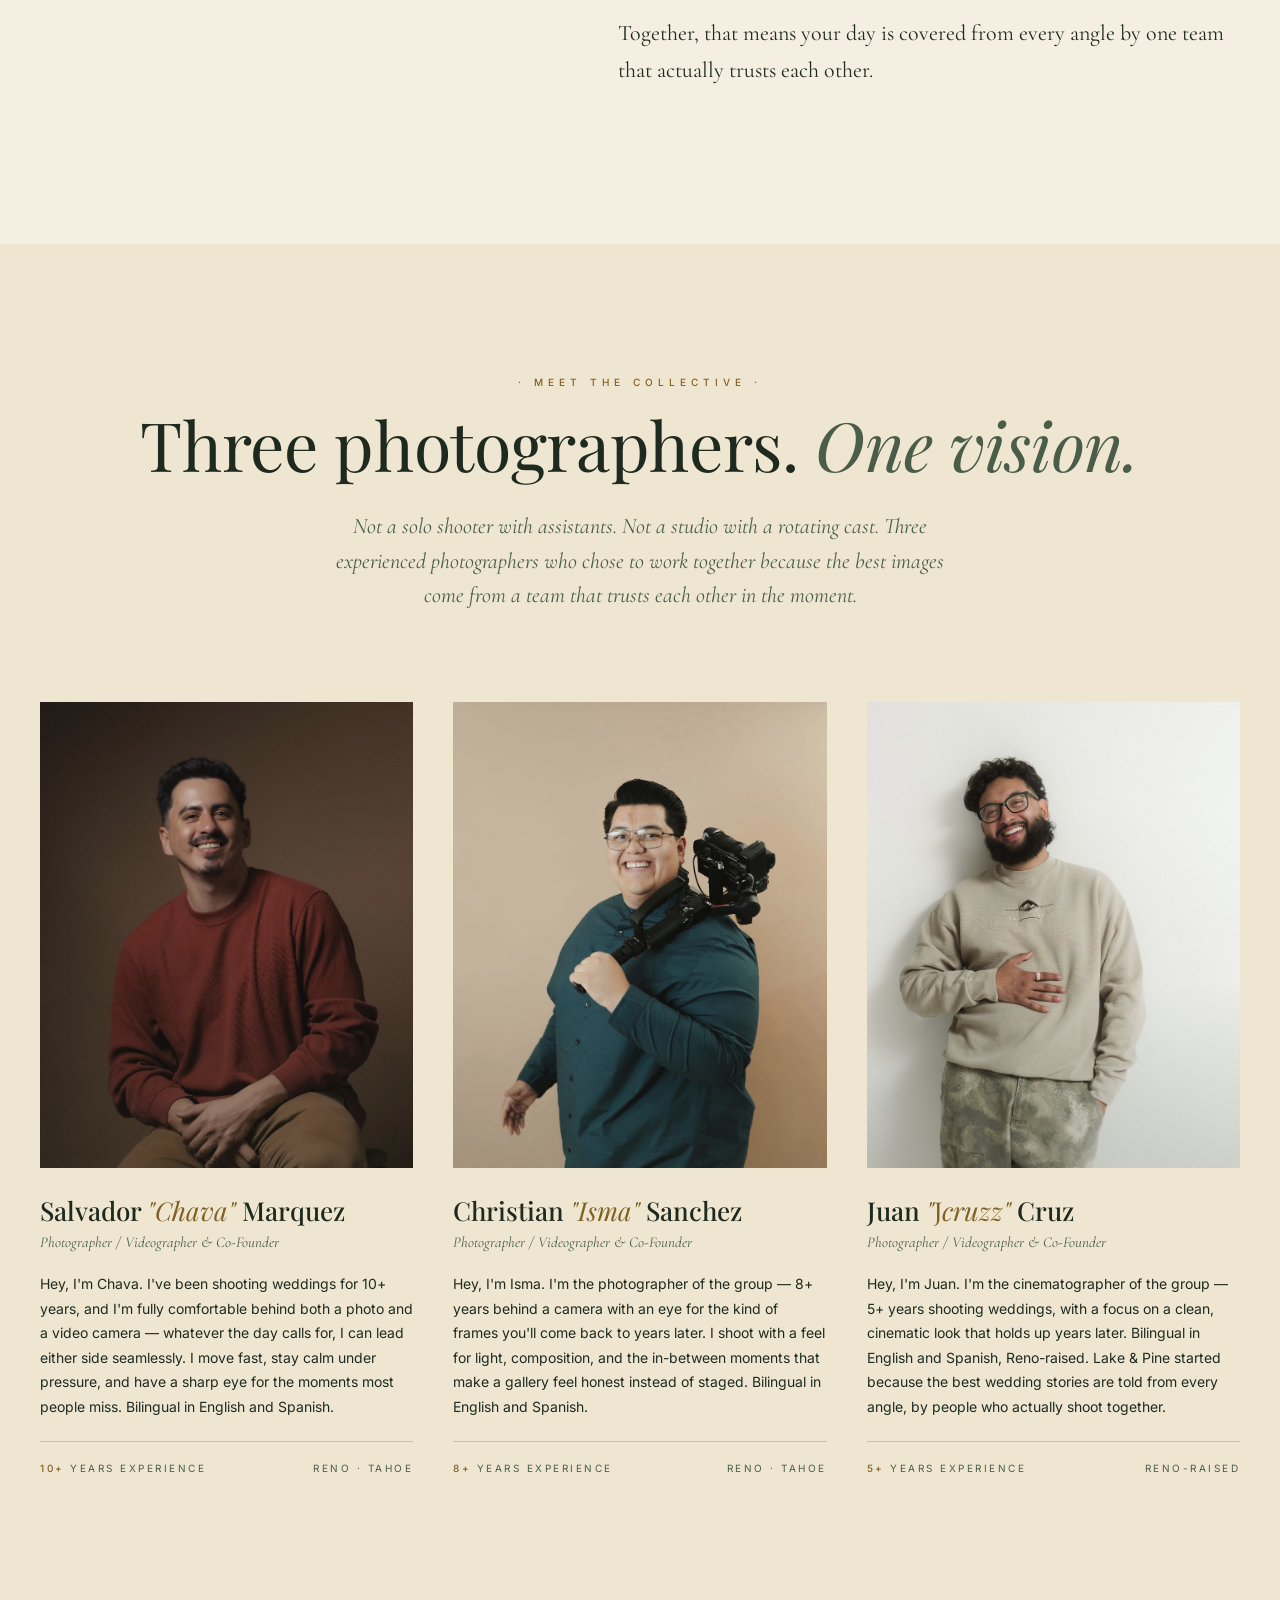
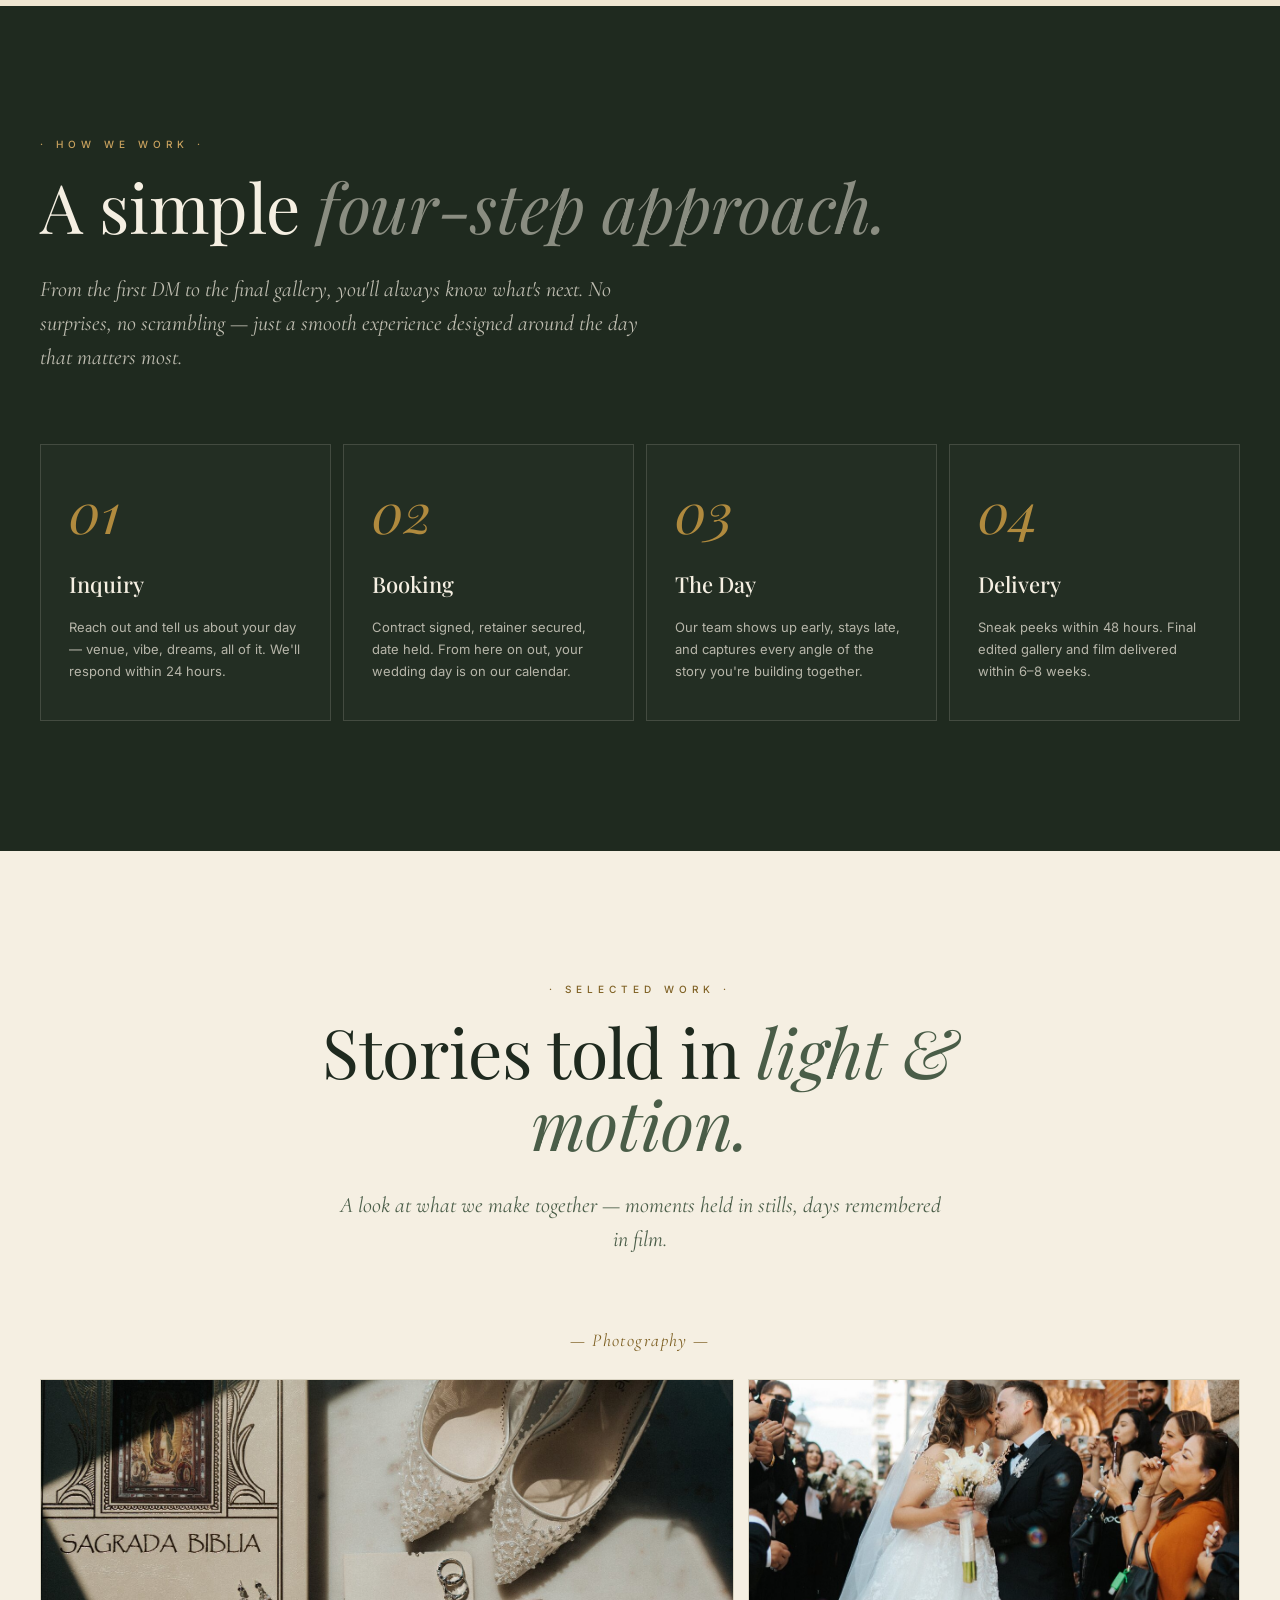
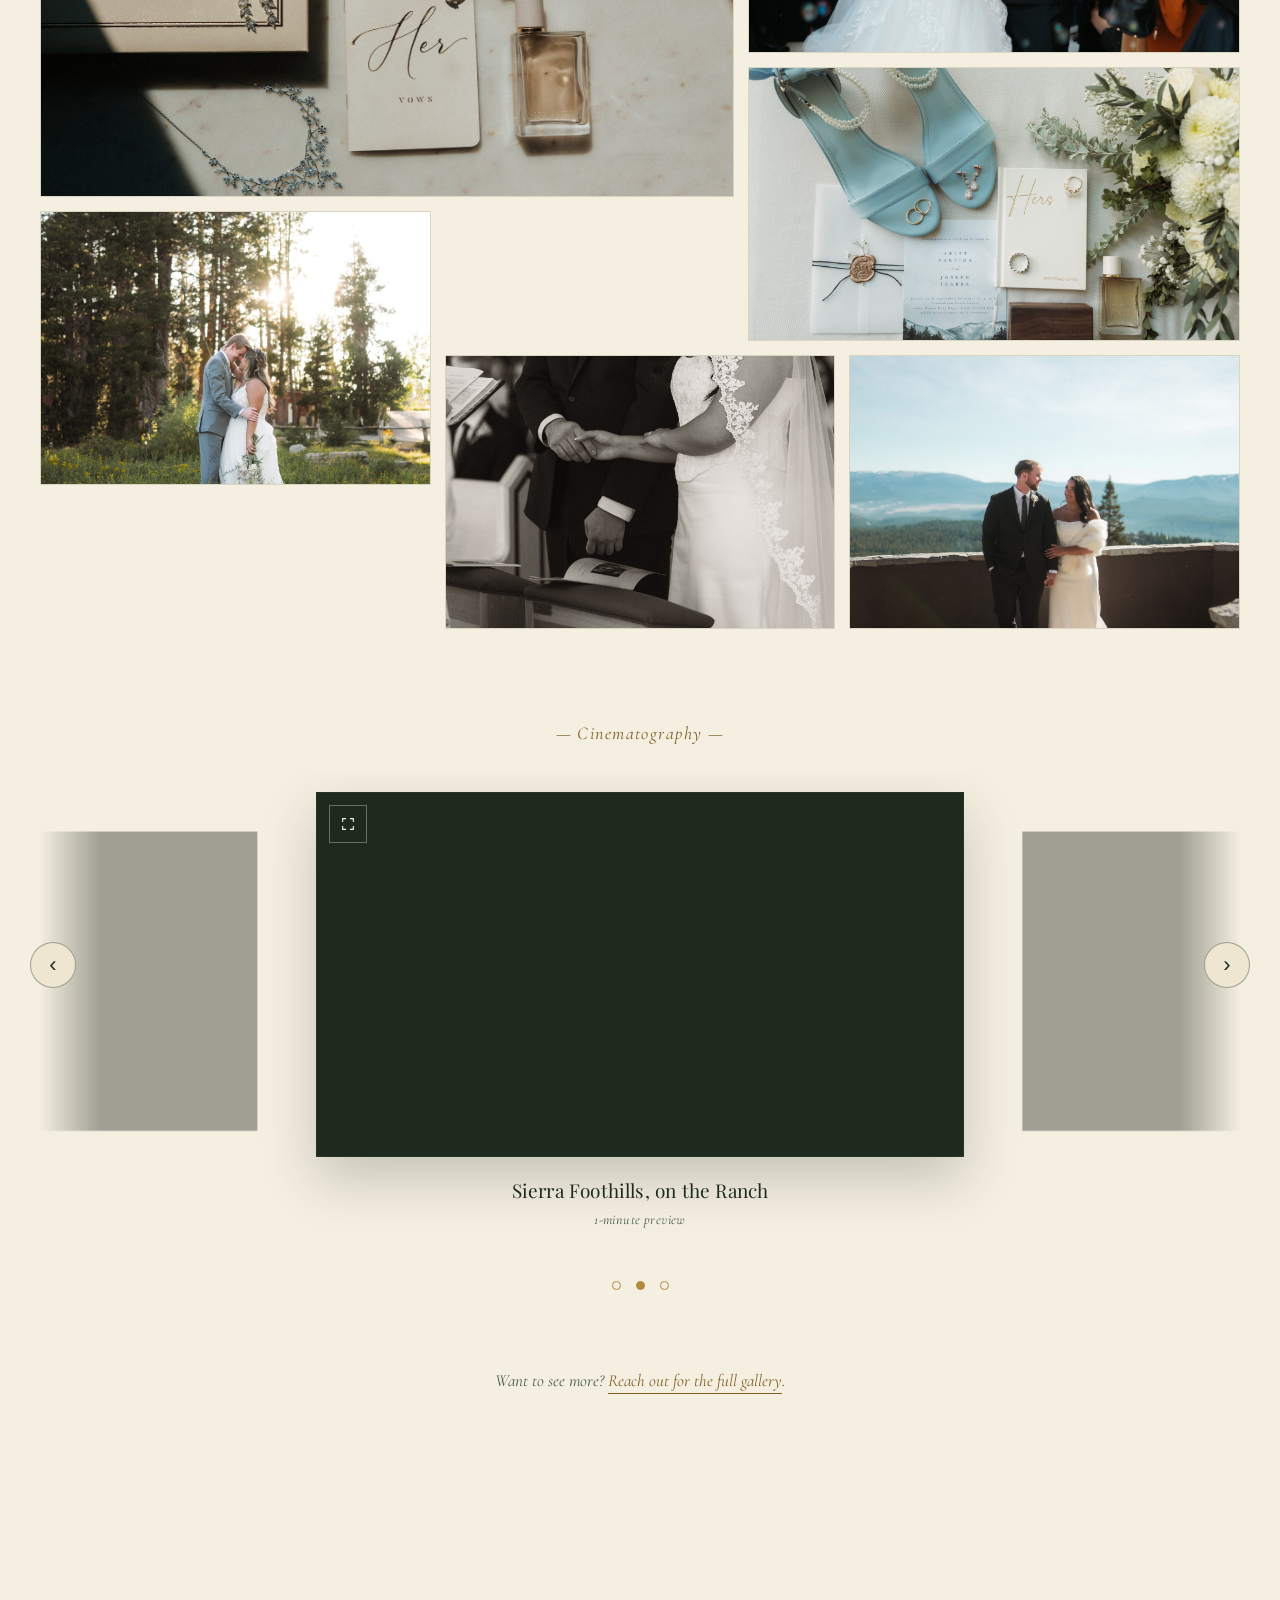
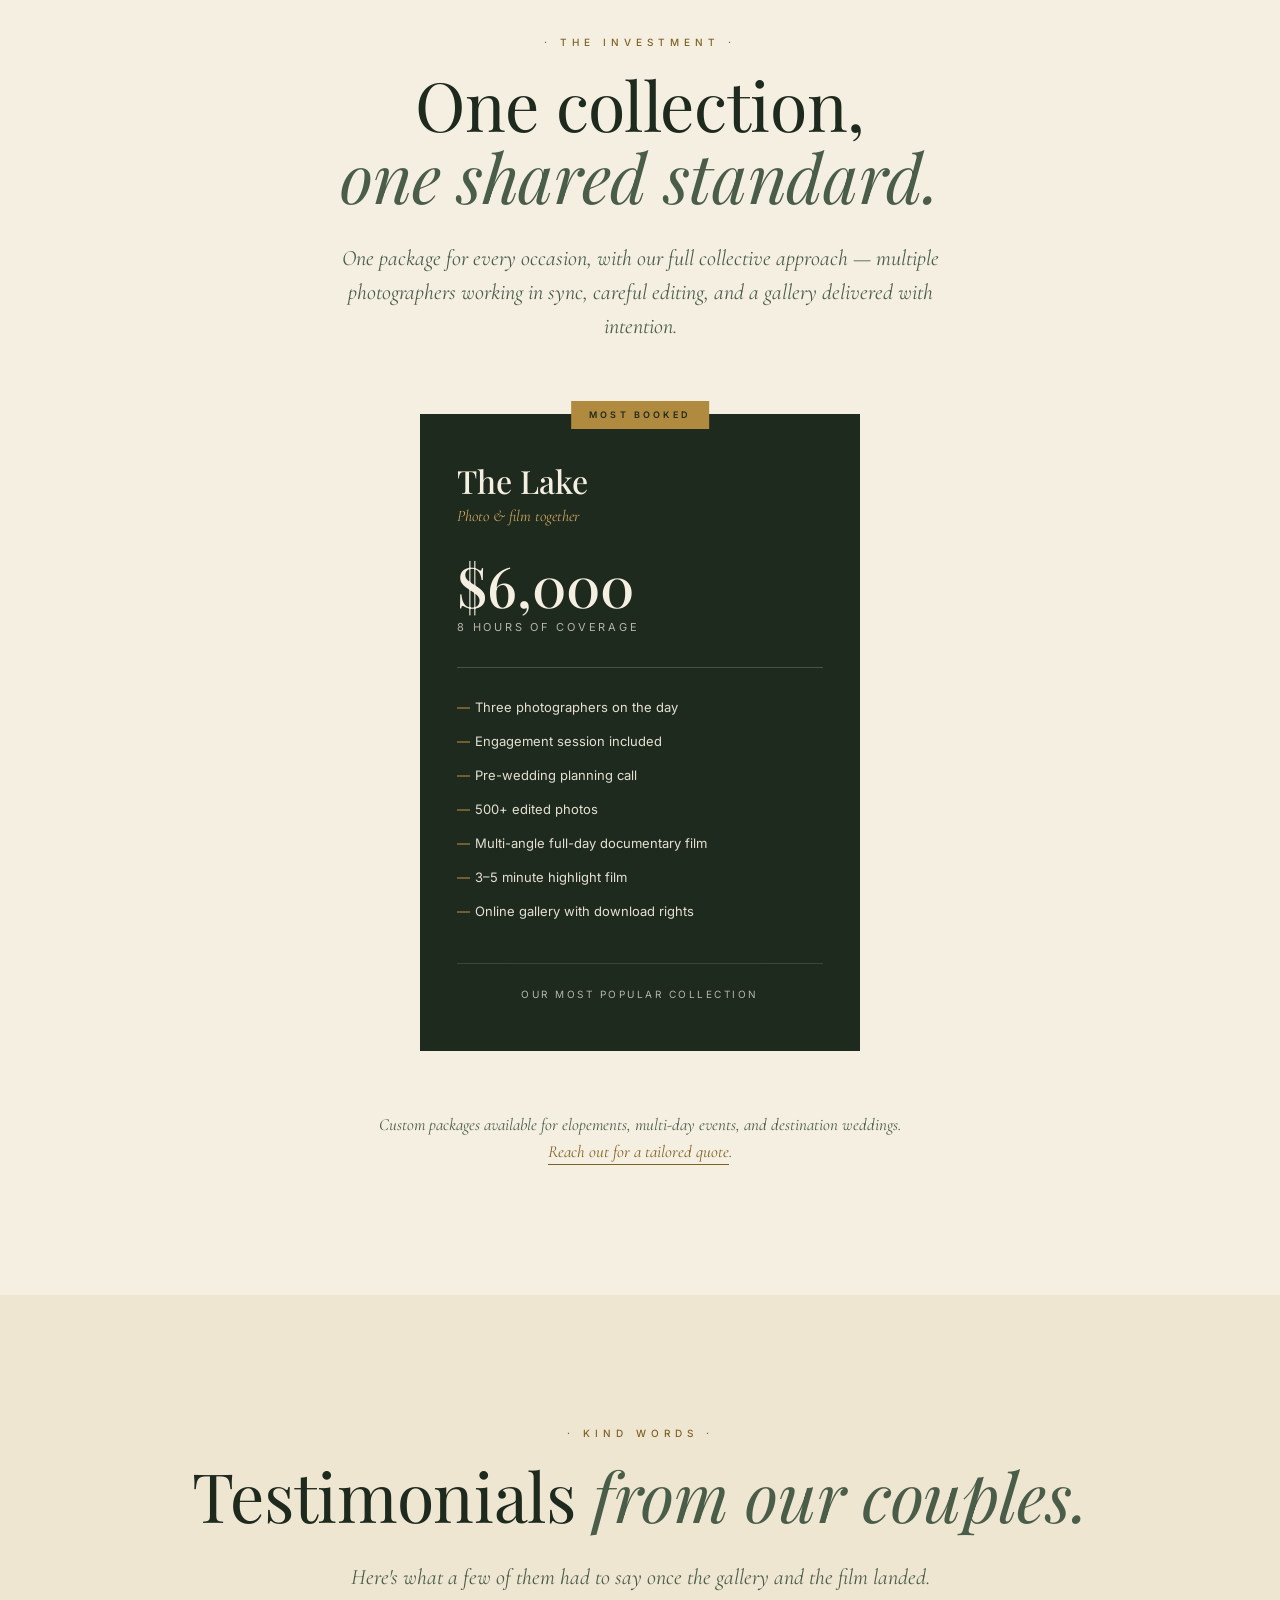
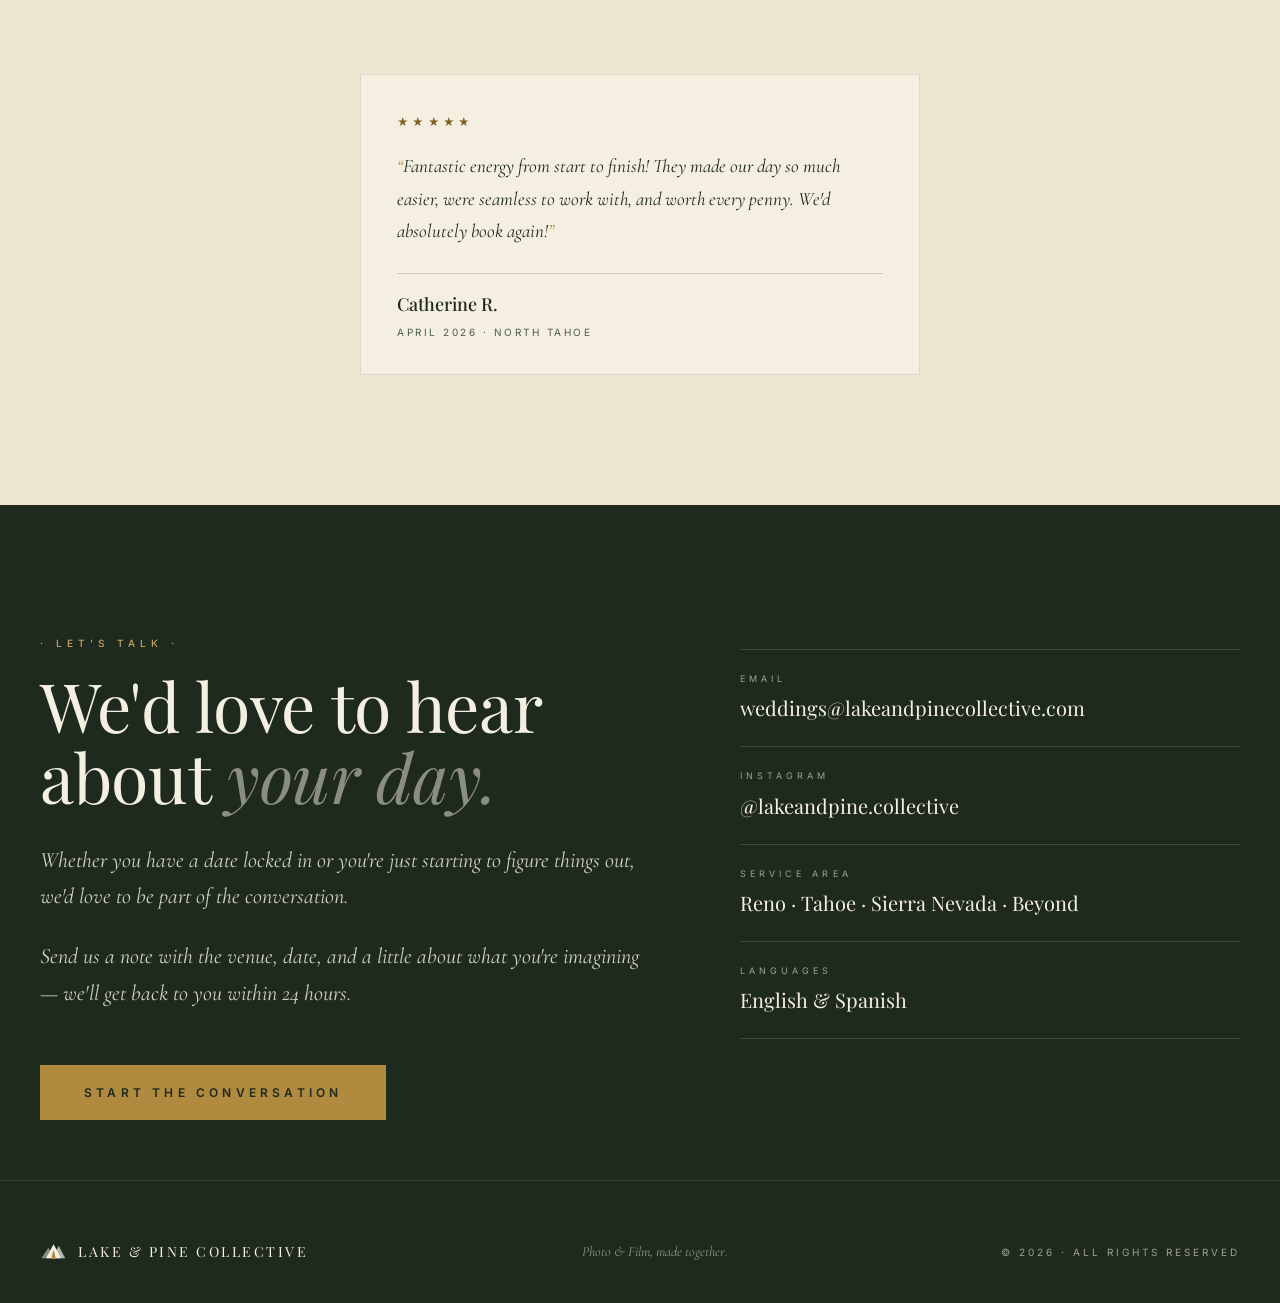
==== commit 0e8fb348: "fix review page stars" ====
--- a/web/public/index.html
+++ b/web/public/index.html
@@ -362,9 +362,11 @@
       </div>
     </div>
 
-    <p class="pricing-note reveal" style="margin-top: 70px;">
-      Want to see more? <a href="#contact">Reach out for the full gallery</a>.
-    </p>
+    <div class="reveal">
+      <p class="pricing-note" style="margin-top: 70px;">
+        Want to see more? <a href="#contact">Reach out for the full gallery</a>.
+      </p>
+    </div>
   </div>
 </section>
 
@@ -402,10 +404,12 @@
 
     </div>
 
-    <p class="pricing-note reveal">
-      Custom packages available for elopements, multi-day events, and destination weddings.<br>
-      <a href="#contact">Reach out for a tailored quote</a>.
-    </p>
+    <div class="reveal">
+      <p class="pricing-note">
+        Custom packages available for elopements, multi-day events, and destination weddings.<br>
+        <a href="#contact">Reach out for a tailored quote</a>.
+      </p>
+    </div>
   </div>
 </section>
 
--- a/web/public/styles.css
+++ b/web/public/styles.css
@@ -1053,7 +1053,7 @@
 }
 .testimonial-stars {
   font-size: 11px; letter-spacing: 0.3em;
-  color: var(--gold);
+  color: var(--gold-text);
   margin-bottom: 22px;
   line-height: 1;
 }
@@ -1128,7 +1128,10 @@
   color: var(--cream); opacity: 0.55;
 }
 
-/* Reveal-on-scroll utility (subtle) */
+/* Reveal-on-scroll utility (subtle). Put it on a wrapper, never on the element that
+   holds the text: WAVE measures before anything has scrolled into view and reads the
+   text element's own opacity, so text directly inside a .reveal scores 1:1 and is
+   reported as a contrast error. Inside a wrapper it reads at its real colour. */
 .reveal {
   opacity: 0; transform: translateY(40px);
   transition: opacity 0.9s cubic-bezier(0.2, 0.8, 0.2, 1),
@@ -1234,22 +1237,39 @@
   padding: 0 3px;
   cursor: pointer;
   line-height: 1;
-  color: rgba(45, 59, 45, 0.22);
+  color: var(--forest-soft);
   letter-spacing: normal;
   text-transform: none;
 }
 .review-form .star input { position: absolute; opacity: 0; width: 0; height: 0; }
-.review-form .star-glyph { font-size: 30px; transition: color 0.15s ease; }
+/* Empty stars are outlined and chosen ones solid, so the state reads by shape as well
+   as colour (WCAG 1.4.1). It also lets the outline carry full contrast: the old pale
+   filled star was 1.5:1, under the 3:1 a control needs to be seen at all (1.4.11), and
+   darkening it far enough would have made empty and chosen stars hard to tell apart.
+   The fill is cleared with -webkit-text-fill-color rather than a transparent `color`,
+   so `color` stays the stroke's real colour, which is also what contrast checkers read.
+   Each colour rule below has a fill twin one class deeper, so relative specificity is
+   unchanged from the colour-only version. */
+.review-form .star-glyph {
+  font-size: 30px; transition: color 0.15s ease;
+  -webkit-text-fill-color: transparent;
+  -webkit-text-stroke: 1px currentColor;
+}
 .review-form .star:has(input:checked),
-.review-form .star:has(~ .star input:checked) { color: var(--gold); }
+.review-form .star:has(~ .star input:checked) { color: var(--gold-text); }
+.review-form .star:has(input:checked) .star-glyph,
+.review-form .star:has(~ .star input:checked) .star-glyph { -webkit-text-fill-color: currentColor; }
 /* Gated on a star actually being hovered, not on the row. `:hover` on the container
    fired wherever the pointer was inside it, including where no star could answer with
    a preview — and it outranks `.star:has(input:checked)` (0,4,0 vs 0,3,1) while losing
    to `.star:has(~ .star input:checked)` (0,4,1). So it greyed the checked star and left
    the ones before it gold: five selected read as four. */
-.review-form .rating:has(.star:hover) .star { color: rgba(45, 59, 45, 0.22); }
+.review-form .rating:has(.star:hover) .star { color: var(--forest-soft); }
+.review-form .rating:has(.star:hover) .star .star-glyph { -webkit-text-fill-color: transparent; }
 .review-form .rating:has(.star:hover) .star:hover,
-.review-form .rating:has(.star:hover) .star:has(~ .star:hover) { color: var(--gold-soft); }
+.review-form .rating:has(.star:hover) .star:has(~ .star:hover) { color: var(--gold); }
+.review-form .rating:has(.star:hover) .star:hover .star-glyph,
+.review-form .rating:has(.star:hover) .star:has(~ .star:hover) .star-glyph { -webkit-text-fill-color: currentColor; }
 .review-form .star:has(input:focus-visible) { outline: 2px solid var(--gold); outline-offset: 3px; }
 
 /* Same reason as .star — must outrank .review-form label. Consent has to read as a
@@ -1319,7 +1339,7 @@
 /* Outranks `.review-form .star` (0,2,0) at (0,3,0), so the unfilled stars carry the
    warning colour until one is picked. */
 .rating-field.is-missing legend { color: #8C3B2E; }
-.rating-field.is-missing .star { color: rgba(140, 59, 46, 0.45); }
+.rating-field.is-missing .star { color: #8C3B2E; } /* outlines in the error red */
 
 /* Turnstile renders a fixed-size iframe of its own; this only places it. The reserved
    height stops the submit button jumping down when the widget finishes loading. */
